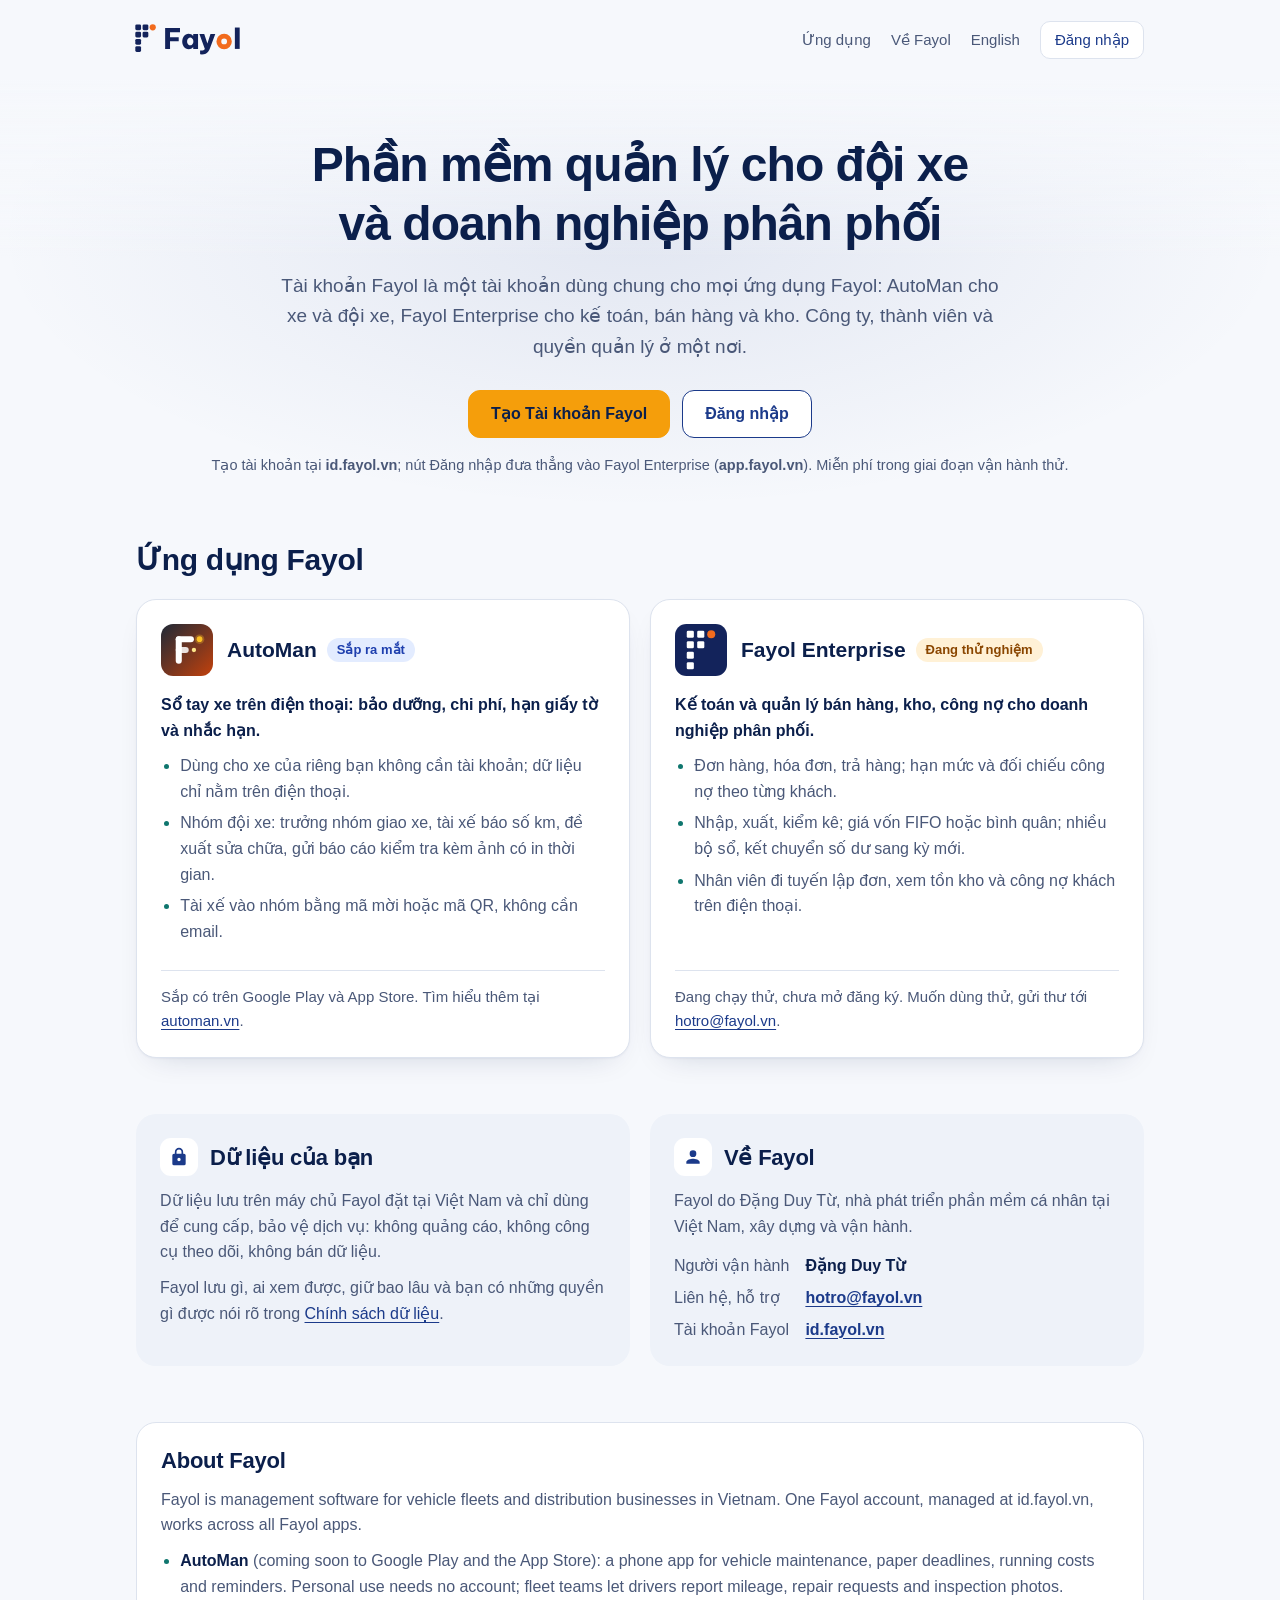
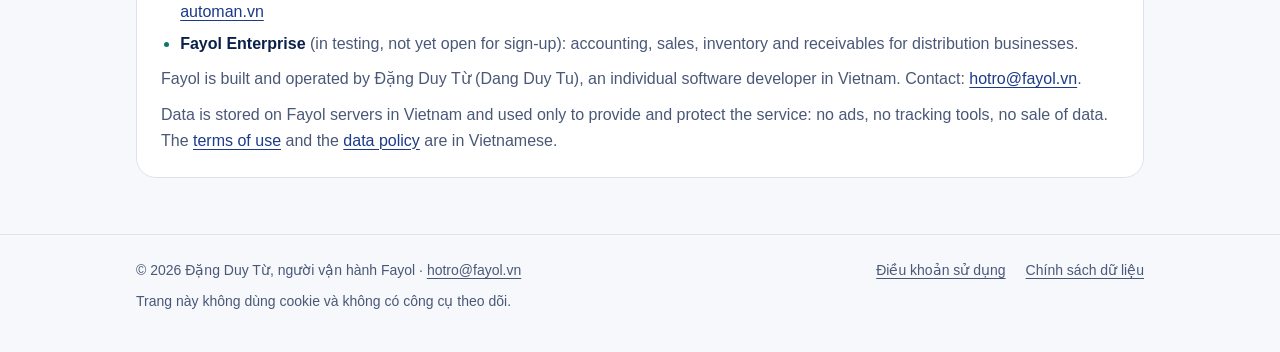
==== index.html @ 618fae36 "Website: official Fayol logo set - favicon (ico, svg, touch icon), header logo for light and dark, F" ====
<!doctype html>
<html lang="vi">
<head>
<meta charset="utf-8">
<meta name="viewport" content="width=device-width, initial-scale=1">
<meta name="color-scheme" content="light dark">
<meta name="theme-color" content="#f6f8fc" media="(prefers-color-scheme: light)">
<meta name="theme-color" content="#0a1020" media="(prefers-color-scheme: dark)">
<title>Fayol – Phần mềm quản lý cho đội xe và doanh nghiệp phân phối</title>
<meta name="description" content="Một Tài khoản Fayol cho các ứng dụng AutoMan (xe và đội xe) và Fayol Enterprise (kế toán, bán hàng, kho). Do Đặng Duy Từ xây dựng và vận hành.">
<meta name="author" content="Đặng Duy Từ">
<link rel="canonical" href="https://fayol.vn/">
<link rel="icon" href="assets/favicon.ico" sizes="32x32">
<link rel="icon" href="assets/favicon.svg" type="image/svg+xml">
<link rel="apple-touch-icon" href="assets/apple-touch-icon.png">
<meta property="og:type" content="website">
<meta property="og:site_name" content="Fayol">
<meta property="og:locale" content="vi_VN">
<meta property="og:url" content="https://fayol.vn/">
<meta property="og:title" content="Fayol – Phần mềm quản lý cho đội xe và doanh nghiệp phân phối">
<meta property="og:description" content="Một Tài khoản Fayol cho AutoMan (xe và đội xe, sắp ra mắt) và Fayol Enterprise (kế toán, bán hàng, kho, đang thử nghiệm).">
<meta property="og:image" content="https://fayol.vn/assets/og-image.png">
<meta property="og:image:width" content="1200">
<meta property="og:image:height" content="630">
<meta property="og:image:alt" content="Logo Fayol">
<meta name="twitter:card" content="summary_large_image">
<link rel="stylesheet" href="style.css">
</head>
<body>
<a class="skip" href="#noi-dung">Bỏ qua, tới nội dung chính</a>

<header class="site-header">
    <div class="wrap">
        <a class="brand" href="/">
            <picture>
                <source srcset="assets/fayol-logo-ngang-trang.svg" media="(prefers-color-scheme: dark)">
                <img src="assets/fayol-logo-ngang.svg" alt="Fayol" width="126" height="48">
            </picture>
        </a>
        <nav class="nav" aria-label="Điều hướng chính">
            <a class="nav-wide" href="#ung-dung">Ứng dụng</a>
            <a class="nav-wide" href="#ve-fayol">Về Fayol</a>
            <a href="#english" lang="en">English</a>
            <a class="nav-login" href="https://app.fayol.vn/login">Đăng nhập</a>
        </nav>
    </div>
</header>

<main id="noi-dung">
    <section class="hero" aria-labelledby="tieu-de">
        <div class="wrap">
            <h1 id="tieu-de">Phần mềm quản lý cho đội xe và doanh nghiệp phân phối</h1>
            <p class="lead">
                Tài khoản Fayol là một tài khoản dùng chung cho mọi ứng dụng Fayol: AutoMan cho xe và đội xe,
                Fayol Enterprise cho kế toán, bán hàng và kho. Công ty, thành viên và quyền quản lý ở một nơi.
            </p>
            <div class="actions">
                <a class="btn btn-primary" href="https://id.fayol.vn/Account/Register">Tạo Tài khoản Fayol</a>
                <a class="btn btn-secondary" href="https://app.fayol.vn/login">Đăng nhập</a>
            </div>
            <p class="note">Tạo tài khoản tại <strong>id.fayol.vn</strong>; nút Đăng nhập đưa thẳng vào Fayol Enterprise (<strong>app.fayol.vn</strong>). Miễn phí trong giai đoạn vận hành thử.</p>
        </div>
    </section>

    <section class="section" id="ung-dung" aria-labelledby="ung-dung-tieu-de">
        <div class="wrap">
            <h2 id="ung-dung-tieu-de">Ứng dụng Fayol</h2>
            <div class="products">
                <article class="product">
                    <div class="product-head">
                        <img src="assets/fayol-automan-icon.svg" alt="" width="52" height="52">
                        <div class="product-title">
                            <h3>AutoMan</h3>
                            <span class="chip chip-soon"><span class="sr-only">Trạng thái: </span>Sắp ra mắt</span>
                        </div>
                    </div>
                    <p class="product-lead">Sổ tay xe trên điện thoại: bảo dưỡng, chi phí, hạn giấy tờ và nhắc hạn.</p>
                    <ul>
                        <li>Dùng cho xe của riêng bạn không cần tài khoản; dữ liệu chỉ nằm trên điện thoại.</li>
                        <li>Nhóm đội xe: trưởng nhóm giao xe, tài xế báo số km, đề xuất sửa chữa, gửi báo cáo kiểm tra kèm ảnh có in thời gian.</li>
                        <li>Tài xế vào nhóm bằng mã mời hoặc mã QR, không cần email.</li>
                    </ul>
                    <p class="product-foot">Sắp có trên Google Play và App Store. Tìm hiểu thêm tại <a href="https://automan.vn/">automan.vn</a>.</p>
                </article>

                <article class="product">
                    <div class="product-head">
                        <img src="assets/favicon.svg" alt="" width="52" height="52">
                        <div class="product-title">
                            <h3>Fayol Enterprise</h3>
                            <span class="chip chip-beta"><span class="sr-only">Trạng thái: </span>Đang thử nghiệm</span>
                        </div>
                    </div>
                    <p class="product-lead">Kế toán và quản lý bán hàng, kho, công nợ cho doanh nghiệp phân phối.</p>
                    <ul>
                        <li>Đơn hàng, hóa đơn, trả hàng; hạn mức và đối chiếu công nợ theo từng khách.</li>
                        <li>Nhập, xuất, kiểm kê; giá vốn FIFO hoặc bình quân; nhiều bộ sổ, kết chuyển số dư sang kỳ mới.</li>
                        <li>Nhân viên đi tuyến lập đơn, xem tồn kho và công nợ khách trên điện thoại.</li>
                    </ul>
                    <p class="product-foot">Đang chạy thử, chưa mở đăng ký. Muốn dùng thử, gửi thư tới <a href="mailto:hotro@fayol.vn">hotro@fayol.vn</a>.</p>
                </article>
            </div>
        </div>
    </section>

    <div class="section">
        <div class="wrap split">
            <section class="panel" id="du-lieu" aria-labelledby="du-lieu-tieu-de">
                <h2 id="du-lieu-tieu-de">
                    <span class="ic" aria-hidden="true"><svg viewBox="0 0 24 24" focusable="false"><path d="M18 8h-1V6A5 5 0 0 0 7 6v2H6a2 2 0 0 0-2 2v10a2 2 0 0 0 2 2h12a2 2 0 0 0 2-2V10a2 2 0 0 0-2-2zM9 6a3 3 0 0 1 6 0v2H9V6zm3 11a2 2 0 1 1 0-4 2 2 0 0 1 0 4z"/></svg></span>
                    Dữ liệu của bạn
                </h2>
                <p>
                    Dữ liệu lưu trên máy chủ Fayol đặt tại Việt Nam và chỉ dùng để cung cấp, bảo vệ dịch vụ: không quảng cáo,
                    không công cụ theo dõi, không bán dữ liệu.
                </p>
                <p>
                    Fayol lưu gì, ai xem được, giữ bao lâu và bạn có những quyền gì được nói rõ trong
                    <a href="https://id.fayol.vn/Home/Privacy">Chính sách dữ liệu</a>.
                </p>
            </section>

            <section class="panel" id="ve-fayol" aria-labelledby="ve-fayol-tieu-de">
                <h2 id="ve-fayol-tieu-de">
                    <span class="ic" aria-hidden="true"><svg viewBox="0 0 24 24" focusable="false"><path d="M12 12a4 4 0 1 0 0-8 4 4 0 0 0 0 8zm0 2c-2.67 0-8 1.34-8 4v2h16v-2c0-2.66-5.33-4-8-4z"/></svg></span>
                    Về Fayol
                </h2>
                <p>Fayol do Đặng Duy Từ, nhà phát triển phần mềm cá nhân tại Việt Nam, xây dựng và vận hành.</p>
                <dl class="facts">
                    <dt>Người vận hành</dt>
                    <dd>Đặng Duy Từ</dd>
                    <dt>Liên hệ, hỗ trợ</dt>
                    <dd><a href="mailto:hotro@fayol.vn">hotro@fayol.vn</a></dd>
                    <dt>Tài khoản Fayol</dt>
                    <dd><a href="https://id.fayol.vn/">id.fayol.vn</a></dd>
                </dl>
            </section>
        </div>
    </div>

    <section class="section" id="english" lang="en" aria-labelledby="english-title">
        <div class="wrap">
            <div class="panel panel-en">
                <h2 id="english-title">About Fayol</h2>
                <p>
                    Fayol is management software for vehicle fleets and distribution businesses in Vietnam.
                    One Fayol account, managed at id.fayol.vn, works across all Fayol apps.
                </p>
                <ul>
                    <li><strong>AutoMan</strong> (coming soon to Google Play and the App Store): a phone app for vehicle maintenance,
                        paper deadlines, running costs and reminders. Personal use needs no account; fleet teams let drivers report
                        mileage, repair requests and inspection photos. <a href="https://automan.vn/">automan.vn</a></li>
                    <li><strong>Fayol Enterprise</strong> (in testing, not yet open for sign-up): accounting, sales, inventory and
                        receivables for distribution businesses.</li>
                </ul>
                <p>
                    Fayol is built and operated by <span lang="vi">Đặng Duy Từ</span> (Dang Duy Tu), an individual software developer
                    in Vietnam. Contact: <a href="mailto:hotro@fayol.vn">hotro@fayol.vn</a>.
                </p>
                <p>
                    Data is stored on Fayol servers in Vietnam and used only to provide and protect the service: no ads, no tracking
                    tools, no sale of data. The <a href="https://id.fayol.vn/Home/Terms">terms of use</a> and the
                    <a href="https://id.fayol.vn/Home/Privacy">data policy</a> are in Vietnamese.
                </p>
            </div>
        </div>
    </section>
</main>

<footer class="site-footer">
    <div class="wrap">
        <p>© 2026 Đặng Duy Từ, người vận hành Fayol · <a href="mailto:hotro@fayol.vn">hotro@fayol.vn</a></p>
        <nav class="footer-links" aria-label="Điều khoản và chính sách">
            <a href="https://id.fayol.vn/Home/Terms">Điều khoản sử dụng</a>
            <a href="https://id.fayol.vn/Home/Privacy">Chính sách dữ liệu</a>
        </nav>
        <p>Trang này không dùng cookie và không có công cụ theo dõi.</p>
    </div>
</footer>
</body>
</html>
---- style.css ----
/* fayol.vn - trang tĩnh, không JavaScript, không font hay script bên ngoài. Sáng / tối theo hệ điều hành. */

:root {
    color-scheme: light dark;
    --bg: #f6f8fc;
    --surface: #ffffff;
    --surface-2: #eef2f9;
    --text: #0b1f4b;
    --text-2: #4a5878;
    --border: #dde3ee;
    --primary: #1b3a8a;
    --primary-hover: #0b1f4b;
    --cta: #f59e0b;
    --cta-hover: #e08e00;
    --cta-text: #0b1f4b;
    --marker: #0f766e;
    --focus: #2563eb;
    --chip-soon-bg: #e3ecff;
    --chip-soon-text: #1e3fae;
    --chip-beta-bg: #fff1d6;
    --chip-beta-text: #8a4600;
    --glow: rgba(27, 58, 138, 0.09);
    --shadow: 0 1px 2px rgba(11, 31, 75, 0.04), 0 12px 32px -18px rgba(11, 31, 75, 0.22);
}

/* Nền tối = đúng màu nền của logo bản tối (#0a1020), để logo liền với trang. */
@media (prefers-color-scheme: dark) {
    :root {
        --bg: #0a1020;
        --surface: #111a2e;
        --surface-2: #16213a;
        --text: #e8edf7;
        --text-2: #a9b4cc;
        --border: #26324d;
        --primary: #9dbbff;
        --primary-hover: #c5d6ff;
        --cta: #f59e0b;
        --cta-hover: #fbb13c;
        --cta-text: #0b1f4b;
        --marker: #2dd4bf;
        --focus: #9dbbff;
        --chip-soon-bg: #1b2c55;
        --chip-soon-text: #bcd0ff;
        --chip-beta-bg: #3b2a0a;
        --chip-beta-text: #fcd38d;
        --glow: rgba(45, 212, 191, 0.07);
        --shadow: none;
    }
}

*,
*::before,
*::after { box-sizing: border-box; }

html {
    -webkit-text-size-adjust: 100%;
    text-size-adjust: 100%;
}

@media (prefers-reduced-motion: no-preference) {
    html { scroll-behavior: smooth; }
}

body {
    margin: 0;
    background: var(--bg);
    color: var(--text);
    font-family: -apple-system, BlinkMacSystemFont, "Segoe UI", Roboto, "Helvetica Neue", Arial, "Noto Sans", "Liberation Sans", sans-serif;
    font-size: 16px;
    line-height: 1.6;
    overflow-wrap: break-word;
}

img { display: block; max-width: 100%; height: auto; }

a {
    color: var(--primary);
    text-decoration-thickness: 1px;
    text-underline-offset: 3px;
}
a:hover { color: var(--primary-hover); }
a:focus-visible {
    outline: 3px solid var(--focus);
    outline-offset: 3px;
    border-radius: 6px;
}

h1, h2, h3 { color: var(--text); }

.sr-only {
    position: absolute;
    width: 1px;
    height: 1px;
    margin: -1px;
    padding: 0;
    overflow: hidden;
    clip: rect(0, 0, 0, 0);
    white-space: nowrap;
    border: 0;
}

.skip {
    position: absolute;
    left: 16px;
    top: -100px;
    z-index: 10;
    padding: 10px 16px;
    border-radius: 10px;
    background: var(--surface);
    color: var(--primary);
    font-weight: 600;
    box-shadow: var(--shadow);
}
.skip:focus { top: 12px; }

.wrap {
    width: 100%;
    max-width: 1040px;
    margin: 0 auto;
    padding-inline: 16px;
}

/* Thanh trên */
.site-header .wrap {
    display: flex;
    align-items: center;
    justify-content: space-between;
    gap: 16px;
    padding-block: 16px;
}
/* Logo ngang có lề trong bằng 1/8 chiều cao: kéo sang trái đúng phần đó để biểu tượng thẳng mép nội dung. */
.brand { display: inline-flex; flex: none; --logo-h: 48px; }
.brand img { height: var(--logo-h); width: auto; margin-left: calc(var(--logo-h) * -0.162); }
.nav {
    display: flex;
    flex-wrap: wrap;
    align-items: center;
    justify-content: flex-end;
    gap: 4px 20px;
    font-size: 15px;
    font-weight: 500;
}
.nav a {
    color: var(--text-2);
    text-decoration: none;
    padding: 6px 0;
}
.nav a:hover { color: var(--text); }
.nav .nav-login {
    color: var(--primary);
    border: 1px solid var(--border);
    border-radius: 10px;
    padding: 6px 14px;
    background: var(--surface);
}
.nav .nav-login:hover { color: var(--primary-hover); border-color: var(--primary); }

/* Phần đầu */
/* Lớp trên cùng phủ màu nền ở mép trên: vầng sáng không tạo vạch ngang dưới thanh trên (và không lộ khung nền của logo tối). */
.hero {
    background:
        linear-gradient(to bottom, var(--bg), transparent 40%),
        radial-gradient(70% 85% at 50% 35%, var(--glow), transparent 72%);
    text-align: center;
    padding: 56px 0 48px;
}
.hero h1 {
    font-size: clamp(30px, 4.2vw + 12px, 48px);
    line-height: 1.22;
    letter-spacing: -0.02em;
    max-width: 17em;
    margin: 0 auto 18px;
    text-wrap: balance;
}
.lead {
    font-size: clamp(17px, 0.5vw + 15px, 19px);
    color: var(--text-2);
    max-width: 38em;
    margin: 0 auto 28px;
    text-wrap: pretty;
}
.actions {
    display: flex;
    flex-wrap: wrap;
    justify-content: center;
    gap: 12px;
}
.btn {
    display: inline-flex;
    align-items: center;
    justify-content: center;
    min-height: 48px;
    padding: 0 22px;
    border: 1px solid transparent;
    border-radius: 12px;
    font-size: 16px;
    font-weight: 600;
    line-height: 1.3;
    text-decoration: none;
}
.btn:focus-visible { border-radius: 12px; }
.btn-primary { background: var(--cta); border-color: var(--cta); color: var(--cta-text); }
.btn-primary:hover { background: var(--cta-hover); border-color: var(--cta-hover); color: var(--cta-text); }
.btn-secondary { background: var(--surface); border-color: var(--primary); color: var(--primary); }
.btn-secondary:hover { background: var(--surface-2); color: var(--primary-hover); }
.note {
    font-size: 14.5px;
    color: var(--text-2);
    margin: 16px auto 0;
}

/* Các phần */
.section { padding: 16px 0 40px; }
.section h2 {
    font-size: clamp(24px, 1.2vw + 19px, 30px);
    line-height: 1.25;
    letter-spacing: -0.01em;
    margin: 0 0 20px;
}

.products {
    display: grid;
    grid-template-columns: repeat(2, minmax(0, 1fr));
    gap: 20px;
}
.product {
    display: flex;
    flex-direction: column;
    background: var(--surface);
    border: 1px solid var(--border);
    border-radius: 20px;
    padding: 24px;
    box-shadow: var(--shadow);
}
.product-head {
    display: flex;
    align-items: center;
    gap: 14px;
    margin-bottom: 16px;
}
.product-head img { width: 52px; height: 52px; flex: none; }
.product-title {
    display: flex;
    flex-wrap: wrap;
    align-items: center;
    gap: 4px 10px;
}
.product h3 {
    font-size: 21px;
    line-height: 1.3;
    margin: 0;
}
.chip {
    display: inline-flex;
    align-items: center;
    padding: 2px 10px;
    border-radius: 999px;
    font-size: 13px;
    font-weight: 600;
    line-height: 1.6;
    white-space: nowrap;
}
.chip-soon { background: var(--chip-soon-bg); color: var(--chip-soon-text); }
.chip-beta { background: var(--chip-beta-bg); color: var(--chip-beta-text); }
.product-lead { font-weight: 600; margin: 0 0 10px; }
.product ul {
    color: var(--text-2);
    margin: 0 0 20px;
    padding-left: 1.2em;
}
.product li { margin-bottom: 6px; }
.product li::marker { color: var(--marker); }
.product-foot {
    margin: auto 0 0;
    padding-top: 14px;
    border-top: 1px solid var(--border);
    color: var(--text-2);
    font-size: 15px;
}

.split {
    display: grid;
    grid-template-columns: repeat(2, minmax(0, 1fr));
    gap: 20px;
}
.panel {
    background: var(--surface-2);
    border-radius: 20px;
    padding: 24px;
}
.panel h2 {
    display: flex;
    align-items: center;
    gap: 12px;
    font-size: 22px;
    margin: 0 0 12px;
}
.ic {
    display: grid;
    place-items: center;
    flex: none;
    width: 38px;
    height: 38px;
    border-radius: 11px;
    background: var(--surface);
    color: var(--primary);
}
.ic svg { width: 20px; height: 20px; fill: currentColor; }
.panel p { color: var(--text-2); margin: 0 0 10px; }
.panel p:last-child { margin-bottom: 0; }
.facts {
    display: grid;
    grid-template-columns: auto 1fr;
    gap: 6px 16px;
    margin: 14px 0 0;
}
.facts dt { color: var(--text-2); }
.facts dd { margin: 0; font-weight: 600; }

.panel-en {
    background: var(--surface);
    border: 1px solid var(--border);
}
.panel-en ul {
    color: var(--text-2);
    margin: 0 0 10px;
    padding-left: 1.2em;
}
.panel-en li { margin-bottom: 6px; }
.panel-en li::marker { color: var(--marker); }
.panel-en strong { color: var(--text); }

/* Chân trang */
.site-footer {
    border-top: 1px solid var(--border);
    margin-top: 16px;
    padding: 24px 0 40px;
    color: var(--text-2);
    font-size: 14px;
}
.site-footer .wrap {
    display: flex;
    flex-wrap: wrap;
    justify-content: space-between;
    gap: 8px 24px;
}
.site-footer p { margin: 0; }
.site-footer a { color: var(--text-2); }
.site-footer a:hover { color: var(--text); }
.footer-links {
    display: flex;
    flex-wrap: wrap;
    gap: 4px 20px;
}

/* Trang 404 */
.notfound {
    max-width: 560px;
    margin: 0 auto;
    padding: 56px 16px;
    text-align: center;
}
.notfound .brand { margin-bottom: 32px; }
.notfound .brand img { margin-left: 0; }
.notfound h1 {
    font-size: 30px;
    line-height: 1.25;
    margin: 0 0 12px;
    text-wrap: balance;
}
.notfound p { color: var(--text-2); margin: 0 0 20px; }

@media (max-width: 760px) {
    .products,
    .split { grid-template-columns: 1fr; }
}

@media (max-width: 560px) {
    .site-header .wrap { padding-block: 12px; gap: 12px; }
    .brand { --logo-h: 38px; }
    .nav { gap: 4px 14px; }
    .nav .nav-wide { display: none; }
    .hero { padding: 32px 0 36px; }
    .actions {
        flex-direction: column;
        align-items: stretch;
        max-width: 360px;
        margin: 0 auto;
    }
    .product,
    .panel { padding: 20px; }
}

@media (max-width: 400px) {
    .facts { grid-template-columns: 1fr; gap: 0; }
    .facts dd { margin-bottom: 8px; }
}
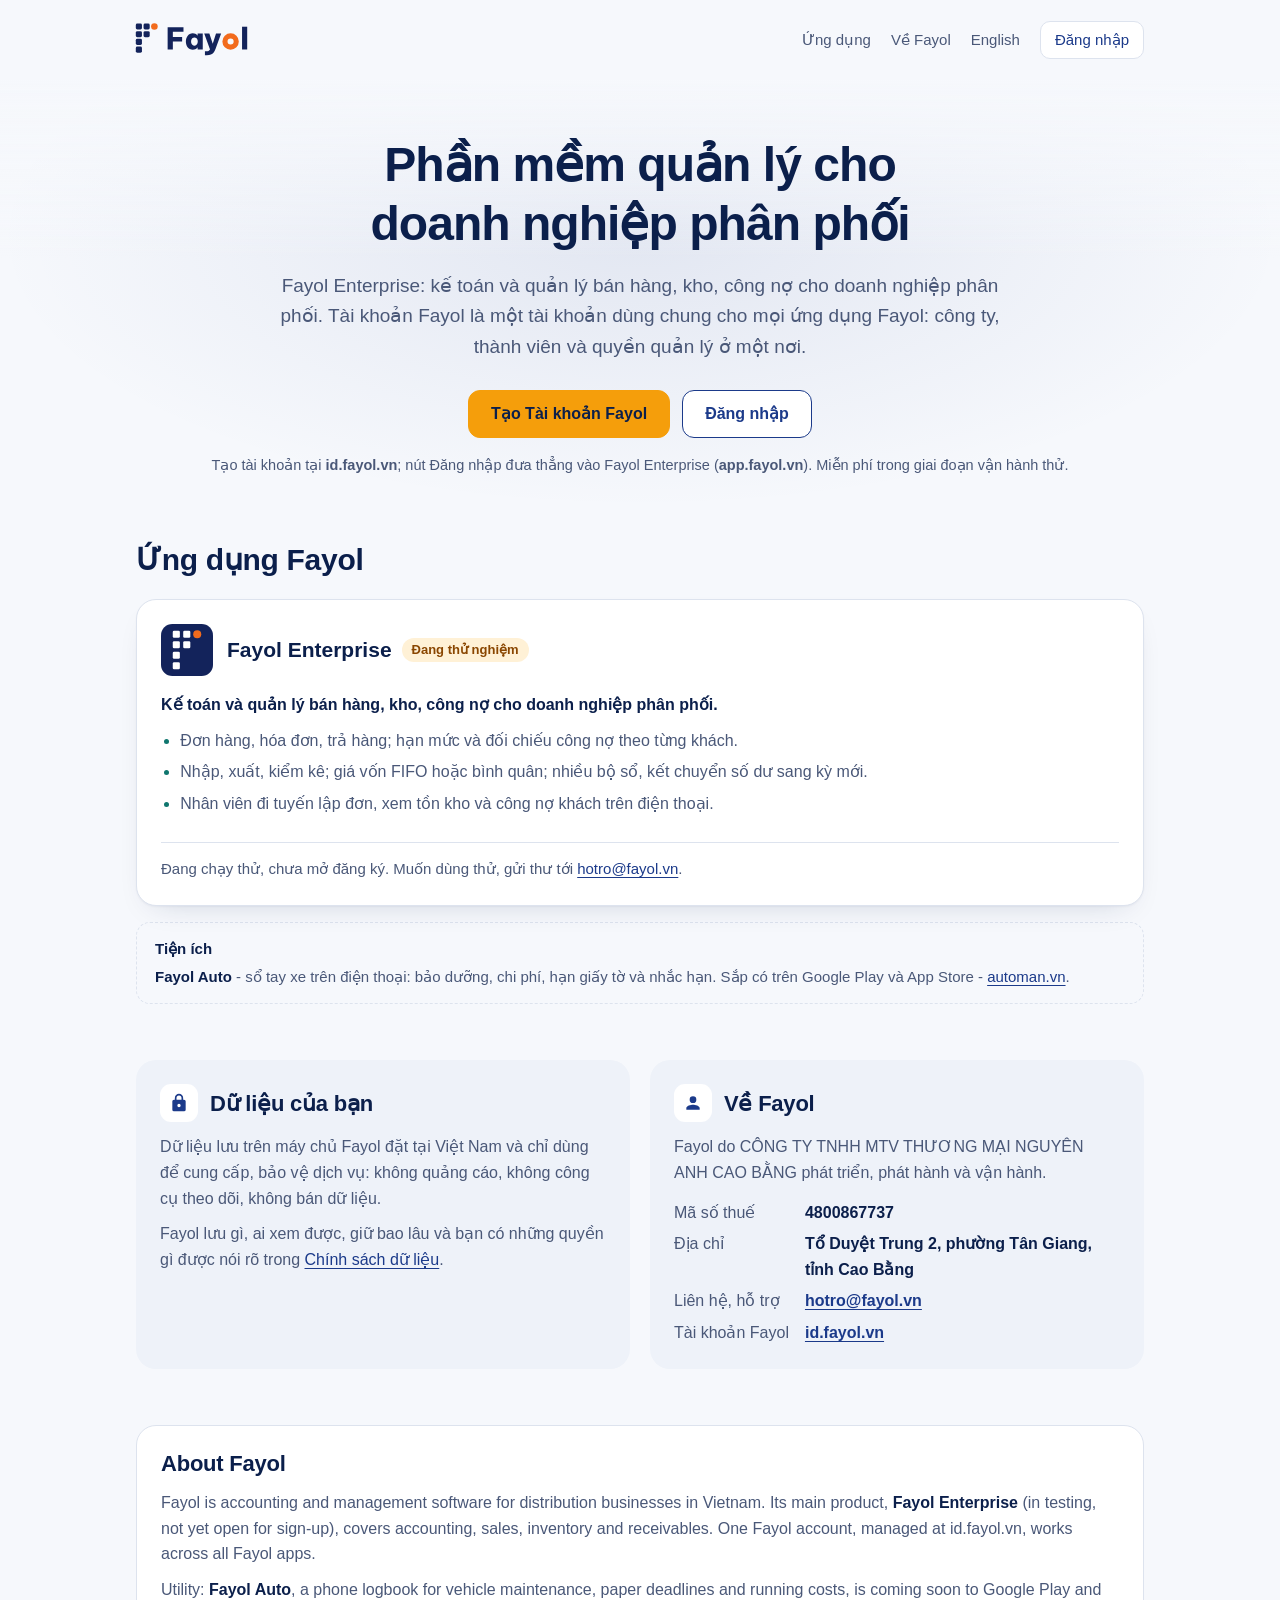
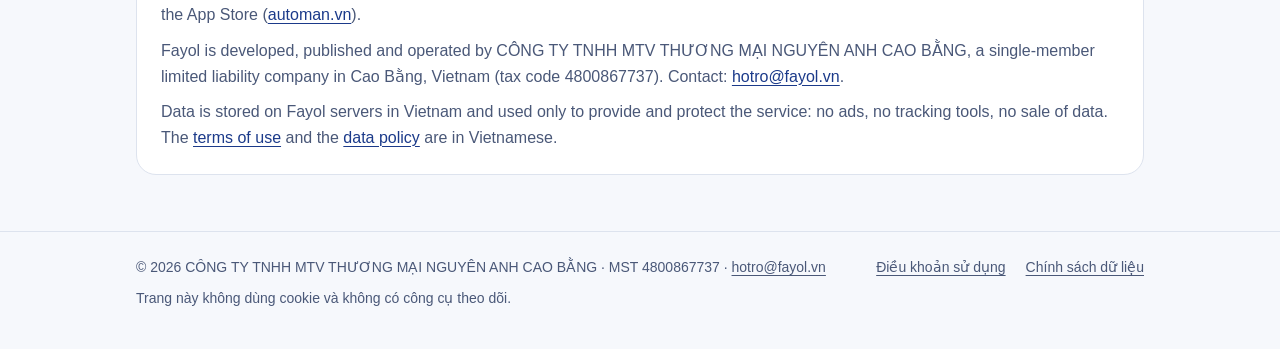
==== commit ae564c03: "Website: Fayol Enterprise is the main product, Fayol Auto moves to a small "Tiện ích" section; Fayol" ====
--- a/index.html
+++ b/index.html
@@ -6,9 +6,9 @@
 <meta name="color-scheme" content="light dark">
 <meta name="theme-color" content="#f6f8fc" media="(prefers-color-scheme: light)">
 <meta name="theme-color" content="#0a1020" media="(prefers-color-scheme: dark)">
-<title>Fayol – Phần mềm quản lý cho đội xe và doanh nghiệp phân phối</title>
-<meta name="description" content="Một Tài khoản Fayol cho các ứng dụng AutoMan (xe và đội xe) và Fayol Enterprise (kế toán, bán hàng, kho). Do Đặng Duy Từ xây dựng và vận hành.">
-<meta name="author" content="Đặng Duy Từ">
+<title>Fayol – Phần mềm quản lý cho doanh nghiệp phân phối</title>
+<meta name="description" content="Fayol Enterprise: kế toán, bán hàng, kho và công nợ cho doanh nghiệp phân phối. Một Tài khoản Fayol cho mọi ứng dụng Fayol. Do CÔNG TY TNHH MTV THƯƠNG MẠI NGUYÊN ANH CAO BẰNG phát triển và vận hành.">
+<meta name="author" content="CÔNG TY TNHH MTV THƯƠNG MẠI NGUYÊN ANH CAO BẰNG">
 <link rel="canonical" href="https://fayol.vn/">
 <link rel="icon" href="assets/favicon.ico" sizes="32x32">
 <link rel="icon" href="assets/favicon.svg" type="image/svg+xml">
@@ -17,8 +17,8 @@
 <meta property="og:site_name" content="Fayol">
 <meta property="og:locale" content="vi_VN">
 <meta property="og:url" content="https://fayol.vn/">
-<meta property="og:title" content="Fayol – Phần mềm quản lý cho đội xe và doanh nghiệp phân phối">
-<meta property="og:description" content="Một Tài khoản Fayol cho AutoMan (xe và đội xe, sắp ra mắt) và Fayol Enterprise (kế toán, bán hàng, kho, đang thử nghiệm).">
+<meta property="og:title" content="Fayol – Phần mềm quản lý cho doanh nghiệp phân phối">
+<meta property="og:description" content="Fayol Enterprise: kế toán, bán hàng, kho và công nợ cho doanh nghiệp phân phối (đang thử nghiệm). Một Tài khoản Fayol cho mọi ứng dụng Fayol.">
 <meta property="og:image" content="https://fayol.vn/assets/og-image.png">
 <meta property="og:image:width" content="1200">
 <meta property="og:image:height" content="630">
@@ -49,10 +49,10 @@
 <main id="noi-dung">
     <section class="hero" aria-labelledby="tieu-de">
         <div class="wrap">
-            <h1 id="tieu-de">Phần mềm quản lý cho đội xe và doanh nghiệp phân phối</h1>
+            <h1 id="tieu-de">Phần mềm quản lý cho doanh nghiệp phân phối</h1>
             <p class="lead">
-                Tài khoản Fayol là một tài khoản dùng chung cho mọi ứng dụng Fayol: AutoMan cho xe và đội xe,
-                Fayol Enterprise cho kế toán, bán hàng và kho. Công ty, thành viên và quyền quản lý ở một nơi.
+                Fayol Enterprise: kế toán và quản lý bán hàng, kho, công nợ cho doanh nghiệp phân phối. Tài khoản Fayol là một tài khoản
+                dùng chung cho mọi ứng dụng Fayol: công ty, thành viên và quyền quản lý ở một nơi.
             </p>
             <div class="actions">
                 <a class="btn btn-primary" href="https://id.fayol.vn/Account/Register">Tạo Tài khoản Fayol</a>
@@ -65,24 +65,7 @@
     <section class="section" id="ung-dung" aria-labelledby="ung-dung-tieu-de">
         <div class="wrap">
             <h2 id="ung-dung-tieu-de">Ứng dụng Fayol</h2>
-            <div class="products">
-                <article class="product">
-                    <div class="product-head">
-                        <img src="assets/fayol-automan-icon.svg" alt="" width="52" height="52">
-                        <div class="product-title">
-                            <h3>AutoMan</h3>
-                            <span class="chip chip-soon"><span class="sr-only">Trạng thái: </span>Sắp ra mắt</span>
-                        </div>
-                    </div>
-                    <p class="product-lead">Sổ tay xe trên điện thoại: bảo dưỡng, chi phí, hạn giấy tờ và nhắc hạn.</p>
-                    <ul>
-                        <li>Dùng cho xe của riêng bạn không cần tài khoản; dữ liệu chỉ nằm trên điện thoại.</li>
-                        <li>Nhóm đội xe: trưởng nhóm giao xe, tài xế báo số km, đề xuất sửa chữa, gửi báo cáo kiểm tra kèm ảnh có in thời gian.</li>
-                        <li>Tài xế vào nhóm bằng mã mời hoặc mã QR, không cần email.</li>
-                    </ul>
-                    <p class="product-foot">Sắp có trên Google Play và App Store. Tìm hiểu thêm tại <a href="https://automan.vn/">automan.vn</a>.</p>
-                </article>
-
+            <div class="products products-one">
                 <article class="product">
                     <div class="product-head">
                         <img src="assets/favicon.svg" alt="" width="52" height="52">
@@ -100,6 +83,11 @@
                     <p class="product-foot">Đang chạy thử, chưa mở đăng ký. Muốn dùng thử, gửi thư tới <a href="mailto:hotro@fayol.vn">hotro@fayol.vn</a>.</p>
                 </article>
             </div>
+
+            <section class="utility" aria-labelledby="tien-ich-tieu-de">
+                <h3 id="tien-ich-tieu-de">Tiện ích</h3>
+                <p><strong>Fayol Auto</strong> - sổ tay xe trên điện thoại: bảo dưỡng, chi phí, hạn giấy tờ và nhắc hạn. Sắp có trên Google Play và App Store - <a href="https://automan.vn/">automan.vn</a>.</p>
+            </section>
         </div>
     </section>
 
@@ -125,10 +113,12 @@
                     <span class="ic" aria-hidden="true"><svg viewBox="0 0 24 24" focusable="false"><path d="M12 12a4 4 0 1 0 0-8 4 4 0 0 0 0 8zm0 2c-2.67 0-8 1.34-8 4v2h16v-2c0-2.66-5.33-4-8-4z"/></svg></span>
                     Về Fayol
                 </h2>
-                <p>Fayol do Đặng Duy Từ, nhà phát triển phần mềm cá nhân tại Việt Nam, xây dựng và vận hành.</p>
+                <p>Fayol do CÔNG TY TNHH MTV THƯƠNG MẠI NGUYÊN ANH CAO BẰNG phát triển, phát hành và vận hành.</p>
                 <dl class="facts">
-                    <dt>Người vận hành</dt>
-                    <dd>Đặng Duy Từ</dd>
+                    <dt>Mã số thuế</dt>
+                    <dd>4800867737</dd>
+                    <dt>Địa chỉ</dt>
+                    <dd>Tổ Duyệt Trung 2, phường Tân Giang, tỉnh Cao Bằng</dd>
                     <dt>Liên hệ, hỗ trợ</dt>
                     <dd><a href="mailto:hotro@fayol.vn">hotro@fayol.vn</a></dd>
                     <dt>Tài khoản Fayol</dt>
@@ -143,19 +133,18 @@
             <div class="panel panel-en">
                 <h2 id="english-title">About Fayol</h2>
                 <p>
-                    Fayol is management software for vehicle fleets and distribution businesses in Vietnam.
-                    One Fayol account, managed at id.fayol.vn, works across all Fayol apps.
+                    Fayol is accounting and management software for distribution businesses in Vietnam. Its main product,
+                    <strong>Fayol Enterprise</strong> (in testing, not yet open for sign-up), covers accounting, sales, inventory and
+                    receivables. One Fayol account, managed at id.fayol.vn, works across all Fayol apps.
                 </p>
-                <ul>
-                    <li><strong>AutoMan</strong> (coming soon to Google Play and the App Store): a phone app for vehicle maintenance,
-                        paper deadlines, running costs and reminders. Personal use needs no account; fleet teams let drivers report
-                        mileage, repair requests and inspection photos. <a href="https://automan.vn/">automan.vn</a></li>
-                    <li><strong>Fayol Enterprise</strong> (in testing, not yet open for sign-up): accounting, sales, inventory and
-                        receivables for distribution businesses.</li>
-                </ul>
                 <p>
-                    Fayol is built and operated by <span lang="vi">Đặng Duy Từ</span> (Dang Duy Tu), an individual software developer
-                    in Vietnam. Contact: <a href="mailto:hotro@fayol.vn">hotro@fayol.vn</a>.
+                    Utility: <strong>Fayol Auto</strong>, a phone logbook for vehicle maintenance, paper deadlines and running costs,
+                    is coming soon to Google Play and the App Store (<a href="https://automan.vn/">automan.vn</a>).
+                </p>
+                <p>
+                    Fayol is developed, published and operated by <span lang="vi">CÔNG TY TNHH MTV THƯƠNG MẠI NGUYÊN ANH CAO BẰNG</span>,
+                    a single-member limited liability company in Cao Bằng, Vietnam (tax code 4800867737).
+                    Contact: <a href="mailto:hotro@fayol.vn">hotro@fayol.vn</a>.
                 </p>
                 <p>
                     Data is stored on Fayol servers in Vietnam and used only to provide and protect the service: no ads, no tracking
@@ -169,7 +158,7 @@
 
 <footer class="site-footer">
     <div class="wrap">
-        <p>© 2026 Đặng Duy Từ, người vận hành Fayol · <a href="mailto:hotro@fayol.vn">hotro@fayol.vn</a></p>
+        <p>© 2026 CÔNG TY TNHH MTV THƯƠNG MẠI NGUYÊN ANH CAO BẰNG · MST 4800867737 · <a href="mailto:hotro@fayol.vn">hotro@fayol.vn</a></p>
         <nav class="footer-links" aria-label="Điều khoản và chính sách">
             <a href="https://id.fayol.vn/Home/Terms">Điều khoản sử dụng</a>
             <a href="https://id.fayol.vn/Home/Privacy">Chính sách dữ liệu</a>
--- a/style.css
+++ b/style.css
@@ -128,9 +128,10 @@
     gap: 16px;
     padding-block: 16px;
 }
-/* Logo ngang có lề trong bằng 1/8 chiều cao: kéo sang trái đúng phần đó để biểu tượng thẳng mép nội dung. */
+/* Logo ngang có lề trong bằng 0.162 chiều cao (35 / 216.44): kéo sang trái đúng phần đó để biểu tượng thẳng mép nội dung.
+   max-width: none - lề âm làm khung bọc hẹp hơn ảnh, luật img chung (max-width: 100%) sẽ thu logo nhỏ lại. */
 .brand { display: inline-flex; flex: none; --logo-h: 48px; }
-.brand img { height: var(--logo-h); width: auto; margin-left: calc(var(--logo-h) * -0.162); }
+.brand img { height: var(--logo-h); width: auto; max-width: none; margin-left: calc(var(--logo-h) * -0.162); }
 .nav {
     display: flex;
     flex-wrap: wrap;
@@ -277,6 +278,24 @@
     color: var(--text-2);
     font-size: 15px;
 }
+
+/* Một sản phẩm chính (Fayol Enterprise) - thẻ rộng hết hàng, thẳng mép hai khung bên dưới; Fayol Auto chỉ là một dòng ở mục nhỏ "Tiện ích" -
+   không thẻ ngang hàng. */
+.products-one { grid-template-columns: minmax(0, 1fr); }
+.utility {
+    margin-top: 16px;
+    padding: 14px 18px;
+    border: 1px dashed var(--border);
+    border-radius: 14px;
+    color: var(--text-2);
+    font-size: 15px;
+}
+.utility h3 {
+    margin: 0 0 4px;
+    font-size: 15px;
+}
+.utility p { margin: 0; }
+.utility strong { color: var(--text); }
 
 .split {
     display: grid;
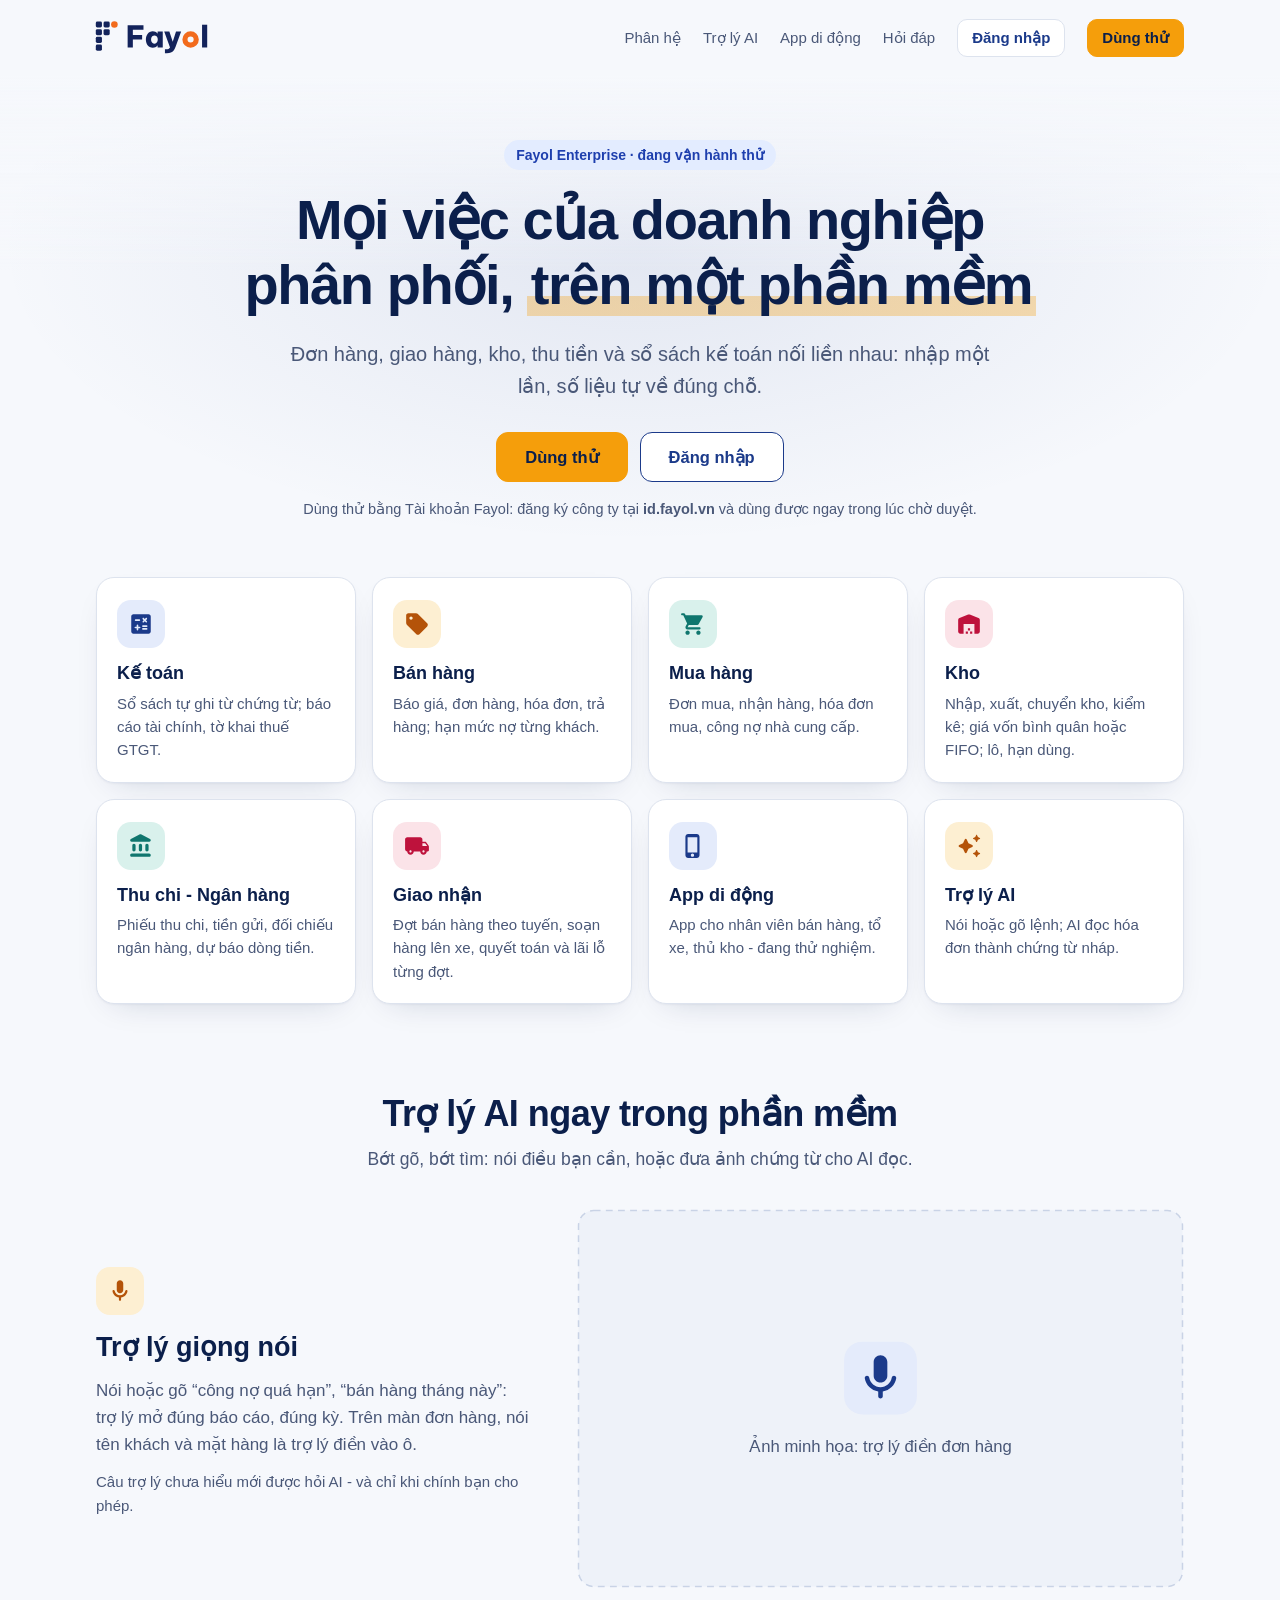
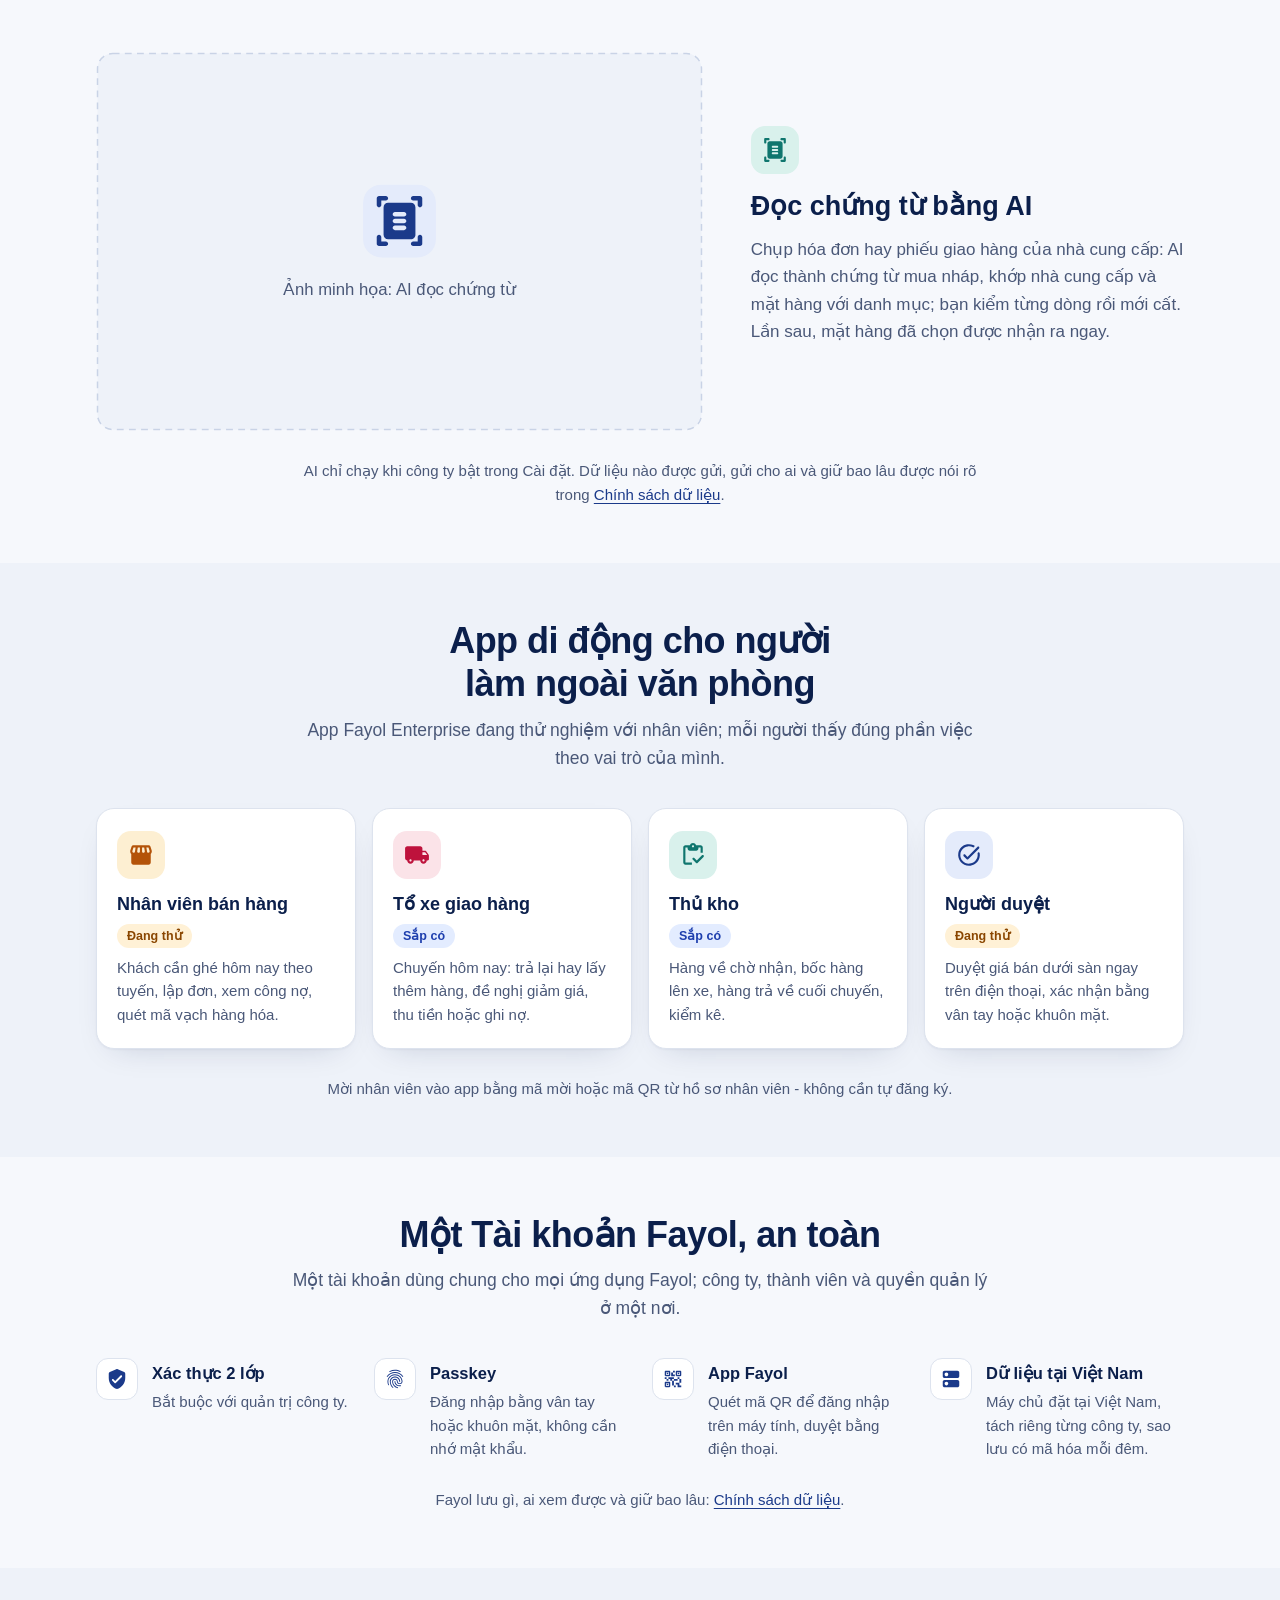
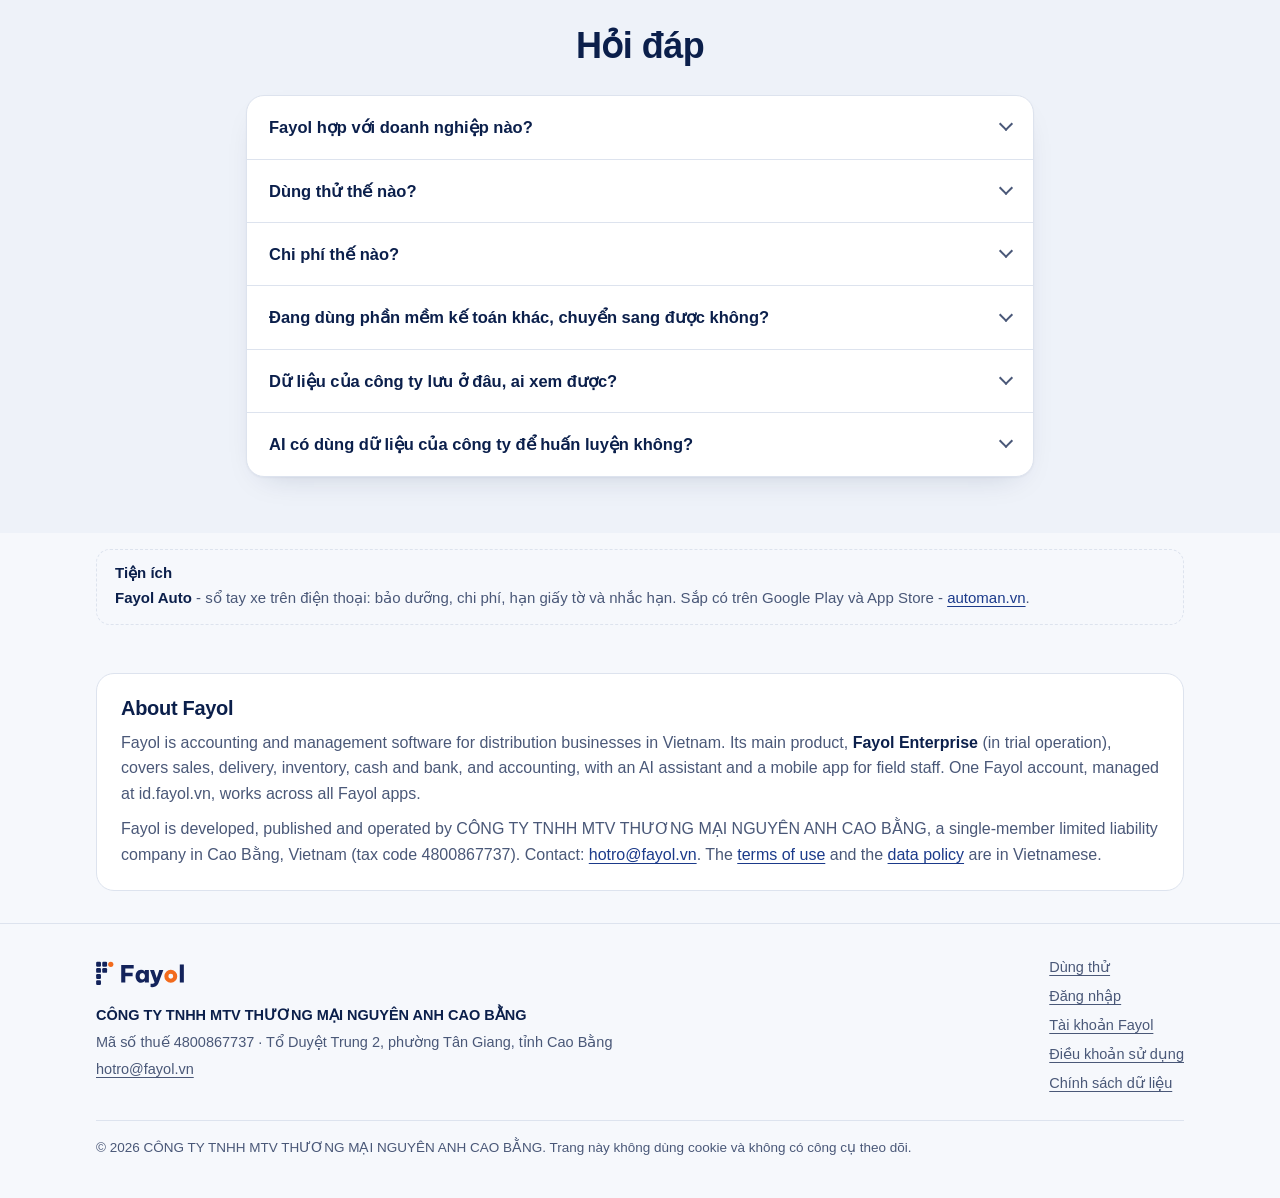
==== commit 77df7cb9: "Website: new home page for Fayol Enterprise - one strong line for distribution businesses, a grid of" ====
--- a/index.html
+++ b/index.html
@@ -7,7 +7,7 @@
 <meta name="theme-color" content="#f6f8fc" media="(prefers-color-scheme: light)">
 <meta name="theme-color" content="#0a1020" media="(prefers-color-scheme: dark)">
 <title>Fayol – Phần mềm quản lý cho doanh nghiệp phân phối</title>
-<meta name="description" content="Fayol Enterprise: kế toán, bán hàng, kho và công nợ cho doanh nghiệp phân phối. Một Tài khoản Fayol cho mọi ứng dụng Fayol. Do CÔNG TY TNHH MTV THƯƠNG MẠI NGUYÊN ANH CAO BẰNG phát triển và vận hành.">
+<meta name="description" content="Fayol Enterprise: bán hàng, giao hàng, kho, thu chi và kế toán cho doanh nghiệp phân phối trên một phần mềm, có trợ lý AI và app di động. Do CÔNG TY TNHH MTV THƯƠNG MẠI NGUYÊN ANH CAO BẰNG phát triển và vận hành.">
 <meta name="author" content="CÔNG TY TNHH MTV THƯƠNG MẠI NGUYÊN ANH CAO BẰNG">
 <link rel="canonical" href="https://fayol.vn/">
 <link rel="icon" href="assets/favicon.ico" sizes="32x32">
@@ -18,7 +18,7 @@
 <meta property="og:locale" content="vi_VN">
 <meta property="og:url" content="https://fayol.vn/">
 <meta property="og:title" content="Fayol – Phần mềm quản lý cho doanh nghiệp phân phối">
-<meta property="og:description" content="Fayol Enterprise: kế toán, bán hàng, kho và công nợ cho doanh nghiệp phân phối (đang thử nghiệm). Một Tài khoản Fayol cho mọi ứng dụng Fayol.">
+<meta property="og:description" content="Bán hàng, giao hàng, kho, thu chi và kế toán cho doanh nghiệp phân phối trên một phần mềm - có trợ lý AI và app di động.">
 <meta property="og:image" content="https://fayol.vn/assets/og-image.png">
 <meta property="og:image:width" content="1200">
 <meta property="og:image:height" content="630">
@@ -38,132 +38,226 @@
             </picture>
         </a>
         <nav class="nav" aria-label="Điều hướng chính">
-            <a class="nav-wide" href="#ung-dung">Ứng dụng</a>
-            <a class="nav-wide" href="#ve-fayol">Về Fayol</a>
-            <a href="#english" lang="en">English</a>
+            <a class="nav-wide" href="#phan-he">Phân hệ</a>
+            <a class="nav-wide" href="#tro-ly-ai">Trợ lý AI</a>
+            <a class="nav-wide" href="#app-di-dong">App di động</a>
+            <a class="nav-wide" href="#hoi-dap">Hỏi đáp</a>
             <a class="nav-login" href="https://app.fayol.vn/login">Đăng nhập</a>
+            <a class="nav-try" href="https://id.fayol.vn/Start/enterprise">Dùng thử</a>
         </nav>
     </div>
 </header>
 
 <main id="noi-dung">
+    <!-- (1) Một câu mạnh, nói thẳng tới doanh nghiệp phân phối (D-531) -->
     <section class="hero" aria-labelledby="tieu-de">
         <div class="wrap">
-            <h1 id="tieu-de">Phần mềm quản lý cho doanh nghiệp phân phối</h1>
+            <p class="eyebrow">Fayol Enterprise · đang vận hành thử</p>
+            <h1 id="tieu-de">Mọi việc của doanh nghiệp phân phối, <span class="mark">trên một phần mềm</span></h1>
             <p class="lead">
-                Fayol Enterprise: kế toán và quản lý bán hàng, kho, công nợ cho doanh nghiệp phân phối. Tài khoản Fayol là một tài khoản
-                dùng chung cho mọi ứng dụng Fayol: công ty, thành viên và quyền quản lý ở một nơi.
+                Đơn hàng, giao hàng, kho, thu tiền và sổ sách kế toán nối liền nhau: nhập một lần, số liệu tự về đúng chỗ.
             </p>
             <div class="actions">
-                <a class="btn btn-primary" href="https://id.fayol.vn/Account/Register">Tạo Tài khoản Fayol</a>
+                <a class="btn btn-primary" href="https://id.fayol.vn/Start/enterprise">Dùng thử</a>
                 <a class="btn btn-secondary" href="https://app.fayol.vn/login">Đăng nhập</a>
             </div>
-            <p class="note">Tạo tài khoản tại <strong>id.fayol.vn</strong>; nút Đăng nhập đưa thẳng vào Fayol Enterprise (<strong>app.fayol.vn</strong>). Miễn phí trong giai đoạn vận hành thử.</p>
-        </div>
-    </section>
-
-    <section class="section" id="ung-dung" aria-labelledby="ung-dung-tieu-de">
-        <div class="wrap">
-            <h2 id="ung-dung-tieu-de">Ứng dụng Fayol</h2>
-            <div class="products products-one">
-                <article class="product">
-                    <div class="product-head">
-                        <img src="assets/favicon.svg" alt="" width="52" height="52">
-                        <div class="product-title">
-                            <h3>Fayol Enterprise</h3>
-                            <span class="chip chip-beta"><span class="sr-only">Trạng thái: </span>Đang thử nghiệm</span>
-                        </div>
-                    </div>
-                    <p class="product-lead">Kế toán và quản lý bán hàng, kho, công nợ cho doanh nghiệp phân phối.</p>
-                    <ul>
-                        <li>Đơn hàng, hóa đơn, trả hàng; hạn mức và đối chiếu công nợ theo từng khách.</li>
-                        <li>Nhập, xuất, kiểm kê; giá vốn FIFO hoặc bình quân; nhiều bộ sổ, kết chuyển số dư sang kỳ mới.</li>
-                        <li>Nhân viên đi tuyến lập đơn, xem tồn kho và công nợ khách trên điện thoại.</li>
-                    </ul>
-                    <p class="product-foot">Đang chạy thử, chưa mở đăng ký. Muốn dùng thử, gửi thư tới <a href="mailto:hotro@fayol.vn">hotro@fayol.vn</a>.</p>
-                </article>
-            </div>
-
-            <section class="utility" aria-labelledby="tien-ich-tieu-de">
-                <h3 id="tien-ich-tieu-de">Tiện ích</h3>
+            <p class="note">Dùng thử bằng Tài khoản Fayol: đăng ký công ty tại <strong>id.fayol.vn</strong> và dùng được ngay trong lúc chờ duyệt.</p>
+        </div>
+    </section>
+
+    <!-- (2) Lưới phân hệ - tên theo cách gọi của doanh nghiệp Việt -->
+    <section class="section section-tight" id="phan-he" aria-labelledby="phan-he-tieu-de">
+        <div class="wrap">
+            <h2 id="phan-he-tieu-de" class="sr-only">Phân hệ</h2>
+            <ul class="tiles" role="list">
+                <li class="tile hue-1"><span class="tile-ic" aria-hidden="true"><svg viewBox="0 0 24 24" focusable="false"><g><path d="M19,3H5C3.9,3,3,3.9,3,5v14c0,1.1,0.9,2,2,2h14c1.1,0,2-0.9,2-2V5C21,3.9,20.1,3,19,3z M13.56,6.53L13.56,6.53 c0.29-0.29,0.77-0.29,1.06,0l0.88,0.88l0.88-0.88c0.29-0.29,0.77-0.29,1.06,0l0,0c0.29,0.29,0.29,0.77,0,1.06l-0.88,0.88l0.88,0.88 c0.29,0.29,0.29,0.77,0,1.06v0c-0.29,0.29-0.77,0.29-1.06,0L15.5,9.54l-0.88,0.88c-0.29,0.29-0.77,0.29-1.06,0l0,0 c-0.29-0.29-0.29-0.77,0-1.06l0.88-0.88l-0.88-0.88C13.26,7.3,13.26,6.82,13.56,6.53z M7,7.72h3.5c0.41,0,0.75,0.34,0.75,0.75v0 c0,0.41-0.34,0.75-0.75,0.75H7c-0.41,0-0.75-0.34-0.75-0.75v0C6.25,8.06,6.59,7.72,7,7.72z M10.75,16H9.5v1.25 C9.5,17.66,9.16,18,8.75,18h0C8.34,18,8,17.66,8,17.25V16H6.75C6.34,16,6,15.66,6,15.25v0c0-0.41,0.34-0.75,0.75-0.75H8v-1.25 c0-0.41,0.34-0.75,0.75-0.75h0c0.41,0,0.75,0.34,0.75,0.75v1.25h1.25c0.41,0,0.75,0.34,0.75,0.75v0C11.5,15.66,11.16,16,10.75,16z M17.25,17.25h-3.5c-0.41,0-0.75-0.34-0.75-0.75l0,0c0-0.41,0.34-0.75,0.75-0.75h3.5c0.41,0,0.75,0.34,0.75,0.75l0,0 C18,16.91,17.66,17.25,17.25,17.25z M17.25,14.75h-3.5C13.34,14.75,13,14.41,13,14v0c0-0.41,0.34-0.75,0.75-0.75h3.5 c0.41,0,0.75,0.34,0.75,0.75v0C18,14.41,17.66,14.75,17.25,14.75z"/></g></svg></span><h3>Kế toán</h3><p>Sổ sách tự ghi từ chứng từ; báo cáo tài chính, tờ khai thuế GTGT.</p></li>
+                <li class="tile hue-3"><span class="tile-ic" aria-hidden="true"><svg viewBox="0 0 24 24" focusable="false"><g><path d="M21.41,11.41l-8.83-8.83C12.21,2.21,11.7,2,11.17,2H4C2.9,2,2,2.9,2,4v7.17c0,0.53,0.21,1.04,0.59,1.41l8.83,8.83 c0.78,0.78,2.05,0.78,2.83,0l7.17-7.17C22.2,13.46,22.2,12.2,21.41,11.41z M6.5,8C5.67,8,5,7.33,5,6.5S5.67,5,6.5,5S8,5.67,8,6.5 S7.33,8,6.5,8z"/></g></svg></span><h3>Bán hàng</h3><p>Báo giá, đơn hàng, hóa đơn, trả hàng; hạn mức nợ từng khách.</p></li>
+                <li class="tile hue-2"><span class="tile-ic" aria-hidden="true"><svg viewBox="0 0 24 24" focusable="false"><path d="M7 18c-1.1 0-1.99.9-1.99 2S5.9 22 7 22s2-.9 2-2-.9-2-2-2zM1 3c0 .55.45 1 1 1h1l3.6 7.59-1.35 2.44C4.52 15.37 5.48 17 7 17h11c.55 0 1-.45 1-1s-.45-1-1-1H7l1.1-2h7.45c.75 0 1.41-.41 1.75-1.03l3.58-6.49c.37-.66-.11-1.48-.87-1.48H5.21l-.67-1.43c-.16-.35-.52-.57-.9-.57H2c-.55 0-1 .45-1 1zm16 15c-1.1 0-1.99.9-1.99 2s.89 2 1.99 2 2-.9 2-2-.9-2-2-2z"/></svg></span><h3>Mua hàng</h3><p>Đơn mua, nhận hàng, hóa đơn mua, công nợ nhà cung cấp.</p></li>
+                <li class="tile hue-4"><span class="tile-ic" aria-hidden="true"><svg viewBox="0 0 24 24" focusable="false"><g><path d="M22,19V8.35c0-0.82-0.5-1.55-1.26-1.86l-8-3.2c-0.48-0.19-1.01-0.19-1.49,0l-8,3.2C2.5,6.8,2,7.54,2,8.35V19 c0,1.1,0.9,2,2,2h3v-9h10v9h3C21.1,21,22,20.1,22,19z M11,19H9v2h2V19z M13,16h-2v2h2V16z M15,19h-2v2h2V19z"/></g></svg></span><h3>Kho</h3><p>Nhập, xuất, chuyển kho, kiểm kê; giá vốn bình quân hoặc FIFO; lô, hạn dùng.</p></li>
+                <li class="tile hue-2"><span class="tile-ic" aria-hidden="true"><svg viewBox="0 0 24 24" focusable="false"><path d="M4 11.5v4c0 .83.67 1.5 1.5 1.5S7 16.33 7 15.5v-4c0-.83-.67-1.5-1.5-1.5S4 10.67 4 11.5zm6 0v4c0 .83.67 1.5 1.5 1.5s1.5-.67 1.5-1.5v-4c0-.83-.67-1.5-1.5-1.5s-1.5.67-1.5 1.5zM3.5 22h16c.83 0 1.5-.67 1.5-1.5s-.67-1.5-1.5-1.5h-16c-.83 0-1.5.67-1.5 1.5S2.67 22 3.5 22zM16 11.5v4c0 .83.67 1.5 1.5 1.5s1.5-.67 1.5-1.5v-4c0-.83-.67-1.5-1.5-1.5s-1.5.67-1.5 1.5zM10.57 1.49l-7.9 4.16c-.41.21-.67.64-.67 1.1C2 7.44 2.56 8 3.25 8h16.51C20.44 8 21 7.44 21 6.75c0-.46-.26-.89-.67-1.1l-7.9-4.16c-.58-.31-1.28-.31-1.86 0z"/></svg></span><h3>Thu chi - Ngân hàng</h3><p>Phiếu thu chi, tiền gửi, đối chiếu ngân hàng, dự báo dòng tiền.</p></li>
+                <li class="tile hue-4"><span class="tile-ic" aria-hidden="true"><svg viewBox="0 0 24 24" focusable="false"><path d="M19.5 8H17V6c0-1.1-.9-2-2-2H3c-1.1 0-2 .9-2 2v9c0 1.1.9 2 2 2 0 1.66 1.34 3 3 3s3-1.34 3-3h6c0 1.66 1.34 3 3 3s3-1.34 3-3h1c.55 0 1-.45 1-1v-3.33c0-.43-.14-.85-.4-1.2L20.3 8.4c-.19-.25-.49-.4-.8-.4zM6 18c-.55 0-1-.45-1-1s.45-1 1-1 1 .45 1 1-.45 1-1 1zm13.5-8.5l1.96 2.5H17V9.5h2.5zM18 18c-.55 0-1-.45-1-1s.45-1 1-1 1 .45 1 1-.45 1-1 1z"/></svg></span><h3>Giao nhận</h3><p>Đợt bán hàng theo tuyến, soạn hàng lên xe, quyết toán và lãi lỗ từng đợt.</p></li>
+                <li class="tile hue-1"><span class="tile-ic" aria-hidden="true"><svg viewBox="0 0 24 24" focusable="false"><path d="M15.5 1h-8C6.12 1 5 2.12 5 3.5v17C5 21.88 6.12 23 7.5 23h8c1.38 0 2.5-1.12 2.5-2.5v-17C18 2.12 16.88 1 15.5 1zm-4 21c-.83 0-1.5-.67-1.5-1.5s.67-1.5 1.5-1.5 1.5.67 1.5 1.5-.67 1.5-1.5 1.5zm4.5-4H7V4h9v14z"/></svg></span><h3>App di động</h3><p>App cho nhân viên bán hàng, tổ xe, thủ kho - đang thử nghiệm.</p></li>
+                <li class="tile hue-3"><span class="tile-ic" aria-hidden="true"><svg viewBox="0 0 24 24" focusable="false"><g><g><path d="M19.46,8l0.79-1.75L22,5.46c0.39-0.18,0.39-0.73,0-0.91l-1.75-0.79L19.46,2c-0.18-0.39-0.73-0.39-0.91,0l-0.79,1.75 L16,4.54c-0.39,0.18-0.39,0.73,0,0.91l1.75,0.79L18.54,8C18.72,8.39,19.28,8.39,19.46,8z M11.5,9.5L9.91,6 C9.56,5.22,8.44,5.22,8.09,6L6.5,9.5L3,11.09c-0.78,0.36-0.78,1.47,0,1.82l3.5,1.59L8.09,18c0.36,0.78,1.47,0.78,1.82,0l1.59-3.5 l3.5-1.59c0.78-0.36,0.78-1.47,0-1.82L11.5,9.5z M18.54,16l-0.79,1.75L16,18.54c-0.39,0.18-0.39,0.73,0,0.91l1.75,0.79L18.54,22 c0.18,0.39,0.73,0.39,0.91,0l0.79-1.75L22,19.46c0.39-0.18,0.39-0.73,0-0.91l-1.75-0.79L19.46,16 C19.28,15.61,18.72,15.61,18.54,16z"/></g></g></svg></span><h3>Trợ lý AI</h3><p>Nói hoặc gõ lệnh; AI đọc hóa đơn thành chứng từ nháp.</p></li>
+            </ul>
+        </div>
+    </section>
+
+    <!-- (3) Trợ lý giọng nói + AI đọc chứng từ - ảnh minh họa 16:10 của chủ dự án (assets/tro-ly-don-hang*.svg, assets/doc-chung-tu*.svg) -->
+    <section class="section" id="tro-ly-ai" aria-labelledby="tro-ly-ai-tieu-de">
+        <div class="wrap">
+            <div class="section-head">
+                <h2 id="tro-ly-ai-tieu-de">Trợ lý AI ngay trong phần mềm</h2>
+                <p>Bớt gõ, bớt tìm: nói điều bạn cần, hoặc đưa ảnh chứng từ cho AI đọc.</p>
+            </div>
+
+            <div class="feature">
+                <div class="feature-text">
+                    <span class="feature-ic hue-3" aria-hidden="true"><svg viewBox="0 0 24 24" focusable="false"><path d="M12 14c1.66 0 3-1.34 3-3V5c0-1.66-1.34-3-3-3S9 3.34 9 5v6c0 1.66 1.34 3 3 3zm5.91-3c-.49 0-.9.36-.98.85C16.52 14.2 14.47 16 12 16s-4.52-1.8-4.93-4.15c-.08-.49-.49-.85-.98-.85-.61 0-1.09.54-1 1.14.49 3 2.89 5.35 5.91 5.78V20c0 .55.45 1 1 1s1-.45 1-1v-2.08c3.02-.43 5.42-2.78 5.91-5.78.1-.6-.39-1.14-1-1.14z"/></svg></span>
+                    <h3>Trợ lý giọng nói</h3>
+                    <p>
+                        Nói hoặc gõ “công nợ quá hạn”, “bán hàng tháng này”: trợ lý mở đúng báo cáo, đúng kỳ. Trên màn đơn hàng, nói tên khách và mặt hàng
+                        là trợ lý điền vào ô.
+                    </p>
+                    <p class="feature-note">Câu trợ lý chưa hiểu mới được hỏi AI - và chỉ khi chính bạn cho phép.</p>
+                </div>
+                <figure class="shot">
+                    <picture>
+                        <source srcset="assets/tro-ly-don-hang-toi.svg" media="(prefers-color-scheme: dark)">
+                        <img src="assets/tro-ly-don-hang.svg" alt="Trợ lý của Fayol Enterprise điền đơn hàng theo câu nói hoặc gõ" width="1600" height="1000" loading="lazy" decoding="async">
+                    </picture>
+                </figure>
+            </div>
+
+            <div class="feature feature-flip">
+                <div class="feature-text">
+                    <span class="feature-ic hue-2" aria-hidden="true"><svg viewBox="0 0 24 24" focusable="false"><path d="M3,6C2.45,6,2,5.55,2,5V2c0-0.55,0.45-1,1-1h3c0.55,0,1,0.45,1,1S6.55,3,6,3H4v2C4,5.55,3.55,6,3,6z M17,2 c0,0.55,0.45,1,1,1h2v2c0,0.55,0.45,1,1,1s1-0.45,1-1V2c0-0.55-0.45-1-1-1h-3C17.45,1,17,1.45,17,2z M3,18c-0.55,0-1,0.45-1,1v3 c0,0.55,0.45,1,1,1h3c0.55,0,1-0.45,1-1c0-0.55-0.45-1-1-1H4v-2C4,18.45,3.55,18,3,18z M17,22c0,0.55,0.45,1,1,1h3 c0.55,0,1-0.45,1-1v-3c0-0.55-0.45-1-1-1s-1,0.45-1,1v2h-2C17.45,21,17,21.45,17,22z M19,18c0,1.1-0.9,2-2,2H7c-1.1,0-2-0.9-2-2V6 c0-1.1,0.9-2,2-2h10c1.1,0,2,0.9,2,2V18z M9,9c0,0.55,0.45,1,1,1h4c0.55,0,1-0.45,1-1c0-0.55-0.45-1-1-1h-4C9.45,8,9,8.45,9,9z M9,12c0,0.55,0.45,1,1,1h4c0.55,0,1-0.45,1-1c0-0.55-0.45-1-1-1h-4C9.45,11,9,11.45,9,12z M9,15c0,0.55,0.45,1,1,1h4 c0.55,0,1-0.45,1-1c0-0.55-0.45-1-1-1h-4C9.45,14,9,14.45,9,15z"/></svg></span>
+                    <h3>Đọc chứng từ bằng AI</h3>
+                    <p>
+                        Chụp hóa đơn hay phiếu giao hàng của nhà cung cấp: AI đọc thành chứng từ mua nháp, khớp nhà cung cấp và mặt hàng với danh mục;
+                        bạn kiểm từng dòng rồi mới cất. Lần sau, mặt hàng đã chọn được nhận ra ngay.
+                    </p>
+                </div>
+                <figure class="shot">
+                    <picture>
+                        <source srcset="assets/doc-chung-tu-toi.svg" media="(prefers-color-scheme: dark)">
+                        <img src="assets/doc-chung-tu.svg" alt="AI đọc hóa đơn của nhà cung cấp thành chứng từ mua nháp để kiểm từng dòng" width="1600" height="1000" loading="lazy" decoding="async">
+                    </picture>
+                </figure>
+            </div>
+
+            <p class="section-foot">
+                AI chỉ chạy khi công ty bật trong Cài đặt. Dữ liệu nào được gửi, gửi cho ai và giữ bao lâu được nói rõ trong
+                <a href="https://id.fayol.vn/Home/Privacy">Chính sách dữ liệu</a>.
+            </p>
+        </div>
+    </section>
+
+    <!-- (4) App di động -->
+    <section class="section section-alt" id="app-di-dong" aria-labelledby="app-tieu-de">
+        <div class="wrap">
+            <div class="section-head">
+                <h2 id="app-tieu-de">App di động cho người làm ngoài văn phòng</h2>
+                <p>App Fayol Enterprise đang thử nghiệm với nhân viên; mỗi người thấy đúng phần việc theo vai trò của mình.</p>
+            </div>
+            <ul class="cards" role="list">
+                <li class="card"><span class="card-ic hue-3" aria-hidden="true"><svg viewBox="0 0 24 24" focusable="false"><g></g><g><path d="M21.9,7.89l-1.05-3.37c-0.22-0.9-1-1.52-1.91-1.52H5.05c-0.9,0-1.69,0.63-1.9,1.52L2.1,7.89C1.64,9.86,2.95,11,3,11.06V19 c0,1.1,0.9,2,2,2h14c1.1,0,2-0.9,2-2v-7.94C22.12,9.94,22.09,8.65,21.9,7.89z M13,5h1.96l0.54,3.52C15.59,9.23,15.11,10,14.22,10 C13.55,10,13,9.41,13,8.69V5z M6.44,8.86C6.36,9.51,5.84,10,5.23,10C4.3,10,3.88,9.03,4.04,8.36L5.05,5h1.97L6.44,8.86z M11,8.69 C11,9.41,10.45,10,9.71,10c-0.75,0-1.3-0.7-1.22-1.48L9.04,5H11V8.69z M18.77,10c-0.61,0-1.14-0.49-1.21-1.14L16.98,5l1.93-0.01 l1.05,3.37C20.12,9.03,19.71,10,18.77,10z"/></g></svg></span><h3>Nhân viên bán hàng</h3><span class="chip chip-beta">Đang thử</span><p>Khách cần ghé hôm nay theo tuyến, lập đơn, xem công nợ, quét mã vạch hàng hóa.</p></li>
+                <li class="card"><span class="card-ic hue-4" aria-hidden="true"><svg viewBox="0 0 24 24" focusable="false"><path d="M19.5 8H17V6c0-1.1-.9-2-2-2H3c-1.1 0-2 .9-2 2v9c0 1.1.9 2 2 2 0 1.66 1.34 3 3 3s3-1.34 3-3h6c0 1.66 1.34 3 3 3s3-1.34 3-3h1c.55 0 1-.45 1-1v-3.33c0-.43-.14-.85-.4-1.2L20.3 8.4c-.19-.25-.49-.4-.8-.4zM6 18c-.55 0-1-.45-1-1s.45-1 1-1 1 .45 1 1-.45 1-1 1zm13.5-8.5l1.96 2.5H17V9.5h2.5zM18 18c-.55 0-1-.45-1-1s.45-1 1-1 1 .45 1 1-.45 1-1 1z"/></svg></span><h3>Tổ xe giao hàng</h3><span class="chip chip-soon">Sắp có</span><p>Chuyến hôm nay: trả lại hay lấy thêm hàng, đề nghị giảm giá, thu tiền hoặc ghi nợ.</p></li>
+                <li class="card"><span class="card-ic hue-2" aria-hidden="true"><svg viewBox="0 0 24 24" focusable="false"><g><g><path d="M5,5h2v1c0,1.1,0.9,2,2,2h6c1.1,0,2-0.9,2-2V5h2v5h2V5c0-1.1-0.9-2-2-2h-4.18C14.4,1.84,13.3,1,12,1S9.6,1.84,9.18,3H5 C3.9,3,3,3.9,3,5v14c0,1.1,0.9,2,2,2h6v-2H5V5z M12,3c0.55,0,1,0.45,1,1s-0.45,1-1,1s-1-0.45-1-1S11.45,3,12,3z"/><path d="M21.75,12.25c-0.41-0.41-1.09-0.41-1.5,0L15.51,17l-2.26-2.25c-0.41-0.41-1.08-0.41-1.5,0l0,0c-0.41,0.41-0.41,1.09,0,1.5 l3.05,3.04c0.39,0.39,1.02,0.39,1.41,0l5.53-5.54C22.16,13.34,22.16,12.66,21.75,12.25z"/></g></g></svg></span><h3>Thủ kho</h3><span class="chip chip-soon">Sắp có</span><p>Hàng về chờ nhận, bốc hàng lên xe, hàng trả về cuối chuyến, kiểm kê.</p></li>
+                <li class="card"><span class="card-ic hue-1" aria-hidden="true"><svg viewBox="0 0 24 24" focusable="false"><path d="M21.29,5.89l-10,10c-0.39,0.39-1.02,0.39-1.41,0l-2.83-2.83c-0.39-0.39-0.39-1.02,0-1.41l0,0c0.39-0.39,1.02-0.39,1.41,0 l2.12,2.12l9.29-9.29c0.39-0.39,1.02-0.39,1.41,0l0,0C21.68,4.87,21.68,5.5,21.29,5.89z M15.77,2.74c-1.69-0.69-3.61-0.93-5.61-0.57 C6.09,2.9,2.84,6.18,2.15,10.25C1.01,17,6.63,22.78,13.34,21.91c3.96-0.51,7.28-3.46,8.32-7.31c0.4-1.47,0.44-2.89,0.21-4.22 c-0.13-0.8-1.12-1.11-1.7-0.54v0c-0.23,0.23-0.33,0.57-0.27,0.89c0.22,1.33,0.12,2.75-0.52,4.26c-1.16,2.71-3.68,4.7-6.61,4.97 c-5.1,0.47-9.33-3.85-8.7-8.98c0.43-3.54,3.28-6.42,6.81-6.91c1.73-0.24,3.37,0.09,4.77,0.81c0.39,0.2,0.86,0.13,1.17-0.18l0,0 c0.48-0.48,0.36-1.29-0.24-1.6C16.31,2.98,16.04,2.85,15.77,2.74z"/></svg></span><h3>Người duyệt</h3><span class="chip chip-beta">Đang thử</span><p>Duyệt giá bán dưới sàn ngay trên điện thoại, xác nhận bằng vân tay hoặc khuôn mặt.</p></li>
+            </ul>
+            <p class="section-foot">Mời nhân viên vào app bằng mã mời hoặc mã QR từ hồ sơ nhân viên - không cần tự đăng ký.</p>
+        </div>
+    </section>
+
+    <!-- (5) Một Tài khoản Fayol an toàn -->
+    <section class="section" id="tai-khoan" aria-labelledby="tai-khoan-tieu-de">
+        <div class="wrap">
+            <div class="section-head">
+                <h2 id="tai-khoan-tieu-de">Một Tài khoản Fayol, an toàn</h2>
+                <p>Một tài khoản dùng chung cho mọi ứng dụng Fayol; công ty, thành viên và quyền quản lý ở một nơi.</p>
+            </div>
+            <ul class="trust" role="list">
+                <li><span class="trust-ic" aria-hidden="true"><svg viewBox="0 0 24 24" focusable="false"><path d="M11.19 1.36l-7 3.11C3.47 4.79 3 5.51 3 6.3V11c0 5.55 3.84 10.74 9 12 5.16-1.26 9-6.45 9-12V6.3c0-.79-.47-1.51-1.19-1.83l-7-3.11c-.51-.23-1.11-.23-1.62 0zm-1.9 14.93L6.7 13.7c-.39-.39-.39-1.02 0-1.41.39-.39 1.02-.39 1.41 0L10 14.17l5.88-5.88c.39-.39 1.02-.39 1.41 0 .39.39.39 1.02 0 1.41l-6.59 6.59c-.38.39-1.02.39-1.41 0z"/></svg></span><div><h3>Xác thực 2 lớp</h3><p>Bắt buộc với quản trị công ty.</p></div></li>
+                <li><span class="trust-ic" aria-hidden="true"><svg viewBox="0 0 24 24" focusable="false"><path d="M17.81 4.47c-.08 0-.16-.02-.23-.06C15.66 3.42 14 3 12.01 3c-1.98 0-3.86.47-5.57 1.41-.24.13-.54.04-.68-.2-.13-.24-.04-.55.2-.68C7.82 2.52 9.86 2 12.01 2c2.13 0 3.99.47 6.03 1.52.25.13.34.43.21.67-.09.18-.26.28-.44.28zM3.5 9.72c-.1 0-.2-.03-.29-.09-.23-.16-.28-.47-.12-.7.99-1.4 2.25-2.5 3.75-3.27C9.98 4.04 14 4.03 17.15 5.65c1.5.77 2.76 1.86 3.75 3.25.16.22.11.54-.12.7-.23.16-.54.11-.7-.12-.9-1.26-2.04-2.25-3.39-2.94-2.87-1.47-6.54-1.47-9.4.01-1.36.7-2.5 1.7-3.4 2.96-.08.14-.23.21-.39.21zm6.25 12.07c-.13 0-.26-.05-.35-.15-.87-.87-1.34-1.43-2.01-2.64-.69-1.23-1.05-2.73-1.05-4.34 0-2.97 2.54-5.39 5.66-5.39s5.66 2.42 5.66 5.39c0 .28-.22.5-.5.5s-.5-.22-.5-.5c0-2.42-2.09-4.39-4.66-4.39s-4.66 1.97-4.66 4.39c0 1.44.32 2.77.93 3.85.64 1.15 1.08 1.64 1.85 2.42.19.2.19.51 0 .71-.11.1-.24.15-.37.15zm7.17-1.85c-1.19 0-2.24-.3-3.1-.89-1.49-1.01-2.38-2.65-2.38-4.39 0-.28.22-.5.5-.5s.5.22.5.5c0 1.41.72 2.74 1.94 3.56.71.48 1.54.71 2.54.71.24 0 .64-.03 1.04-.1.27-.05.53.13.58.41.05.27-.13.53-.41.58-.57.11-1.07.12-1.21.12zM14.91 22c-.04 0-.09-.01-.13-.02-1.59-.44-2.63-1.03-3.72-2.1-1.4-1.39-2.17-3.24-2.17-5.22 0-1.62 1.38-2.94 3.08-2.94s3.08 1.32 3.08 2.94c0 1.07.93 1.94 2.08 1.94s2.08-.87 2.08-1.94c0-3.77-3.25-6.83-7.25-6.83-2.84 0-5.44 1.58-6.61 4.03-.39.81-.59 1.76-.59 2.8 0 .78.07 2.01.67 3.61.1.26-.03.55-.29.64-.26.1-.55-.04-.64-.29-.49-1.31-.73-2.61-.73-3.96 0-1.2.23-2.29.68-3.24 1.33-2.79 4.28-4.6 7.51-4.6 4.55 0 8.25 3.51 8.25 7.83 0 1.62-1.38 2.94-3.08 2.94s-3.08-1.32-3.08-2.94c0-1.07-.93-1.94-2.08-1.94s-2.08.87-2.08 1.94c0 1.71.66 3.31 1.87 4.51.95.94 1.86 1.46 3.27 1.85.27.07.42.35.35.61-.05.23-.26.38-.47.38z"/></svg></span><div><h3>Passkey</h3><p>Đăng nhập bằng vân tay hoặc khuôn mặt, không cần nhớ mật khẩu.</p></div></li>
+                <li><span class="trust-ic" aria-hidden="true"><svg viewBox="0 0 24 24" focusable="false"><path d="M15,21h-2v-2h2V21z M13,14h-2v5h2V14z M21,12h-2v4h2V12z M19,10h-2v2h2V10z M7,12H5v2h2V12z M5,10H3v2h2V10z M12,5h2V3h-2V5 z M4.5,4.5v3h3v-3H4.5z M8,9H4C3.45,9,3,8.55,3,8V4c0-0.55,0.45-1,1-1h4c0.55,0,1,0.45,1,1v4C9,8.55,8.55,9,8,9z M4.5,16.5v3h3v-3 H4.5z M8,21H4c-0.55,0-1-0.45-1-1v-4c0-0.55,0.45-1,1-1h4c0.55,0,1,0.45,1,1v4C9,20.55,8.55,21,8,21z M16.5,4.5v3h3v-3H16.5z M20,9 h-4c-0.55,0-1-0.45-1-1V4c0-0.55,0.45-1,1-1h4c0.55,0,1,0.45,1,1v4C21,8.55,20.55,9,20,9z M19,19v-3l-4,0v2h2v3h4v-2H19z M17,12 l-4,0v2h4V12z M13,10H7v2h2v2h2v-2h2V10z M14,9V7h-2V5h-2v4L14,9z M6.75,5.25h-1.5v1.5h1.5V5.25z M6.75,17.25h-1.5v1.5h1.5V17.25z M18.75,5.25h-1.5v1.5h1.5V5.25z"/></svg></span><div><h3>App Fayol</h3><p>Quét mã QR để đăng nhập trên máy tính, duyệt bằng điện thoại.</p></div></li>
+                <li><span class="trust-ic" aria-hidden="true"><svg viewBox="0 0 24 24" focusable="false"><path d="M19 13H5c-1.1 0-2 .9-2 2v4c0 1.1.9 2 2 2h14c1.1 0 2-.9 2-2v-4c0-1.1-.9-2-2-2zM7 19c-1.1 0-2-.9-2-2s.9-2 2-2 2 .9 2 2-.9 2-2 2zM19 3H5c-1.1 0-2 .9-2 2v4c0 1.1.9 2 2 2h14c1.1 0 2-.9 2-2V5c0-1.1-.9-2-2-2zM7 9c-1.1 0-2-.9-2-2s.9-2 2-2 2 .9 2 2-.9 2-2 2z"/></svg></span><div><h3>Dữ liệu tại Việt Nam</h3><p>Máy chủ đặt tại Việt Nam, tách riêng từng công ty, sao lưu có mã hóa mỗi đêm.</p></div></li>
+            </ul>
+            <p class="section-foot">Fayol lưu gì, ai xem được và giữ bao lâu: <a href="https://id.fayol.vn/Home/Privacy">Chính sách dữ liệu</a>.</p>
+        </div>
+    </section>
+
+    <!-- (6) Hỏi đáp -->
+    <section class="section section-alt" id="hoi-dap" aria-labelledby="hoi-dap-tieu-de">
+        <div class="wrap wrap-narrow">
+            <h2 id="hoi-dap-tieu-de">Hỏi đáp</h2>
+            <div class="faq">
+                <details>
+                    <summary>Fayol hợp với doanh nghiệp nào?</summary>
+                    <p>Doanh nghiệp phân phối, bán buôn: có kho, có xe giao hàng, nhân viên bán hàng đi tuyến, và cần sổ sách kế toán đầy đủ.</p>
+                </details>
+                <details>
+                    <summary>Dùng thử thế nào?</summary>
+                    <p>
+                        Bấm “Dùng thử”, tạo Tài khoản Fayol (hoặc đăng nhập bằng Google) rồi đăng ký công ty với thông tin pháp lý. Công ty dùng được ngay
+                        trong lúc chờ duyệt. Cần giúp, gửi thư tới <a href="mailto:hotro@fayol.vn">hotro@fayol.vn</a>.
+                    </p>
+                </details>
+                <details>
+                    <summary>Chi phí thế nào?</summary>
+                    <p>
+                        Fayol đang trong giai đoạn vận hành thử. Nếu có thu phí, chúng tôi báo trước và phí chỉ áp dụng khi công ty đồng ý - xem
+                        <a href="https://id.fayol.vn/Home/Terms">Điều khoản sử dụng</a>.
+                    </p>
+                </details>
+                <details>
+                    <summary>Đang dùng phần mềm kế toán khác, chuyển sang được không?</summary>
+                    <p>Số dư đầu kỳ (tồn kho, công nợ, số dư tài khoản, tài sản) nhập được từ Excel. Cần chuyển cả dữ liệu cũ, gửi thư tới <a href="mailto:hotro@fayol.vn">hotro@fayol.vn</a>.</p>
+                </details>
+                <details>
+                    <summary>Dữ liệu của công ty lưu ở đâu, ai xem được?</summary>
+                    <p>
+                        Trên máy chủ Fayol đặt tại Việt Nam, tách riêng từng công ty; người trong công ty chỉ xem được phần vai trò cho phép. Chi tiết ở
+                        <a href="https://id.fayol.vn/Home/Privacy">Chính sách dữ liệu</a>.
+                    </p>
+                </details>
+                <details>
+                    <summary>AI có dùng dữ liệu của công ty để huấn luyện không?</summary>
+                    <p>
+                        Không. AI chỉ chạy khi công ty bật; nhà cung cấp AI (Anthropic) không dùng dữ liệu gửi đi để huấn luyện model và tự xóa trong vòng
+                        30 ngày - chi tiết ở <a href="https://id.fayol.vn/Home/Privacy">Chính sách dữ liệu</a>, mục 4.
+                    </p>
+                </details>
+            </div>
+        </div>
+    </section>
+
+    <!-- (7) Tiện ích nhỏ - không ngang hàng Fayol Enterprise (D-529) -->
+    <section class="section section-tight" aria-labelledby="tien-ich-tieu-de">
+        <div class="wrap">
+            <div class="utility">
+                <h2 id="tien-ich-tieu-de">Tiện ích</h2>
                 <p><strong>Fayol Auto</strong> - sổ tay xe trên điện thoại: bảo dưỡng, chi phí, hạn giấy tờ và nhắc hạn. Sắp có trên Google Play và App Store - <a href="https://automan.vn/">automan.vn</a>.</p>
-            </section>
-        </div>
-    </section>
-
-    <div class="section">
-        <div class="wrap split">
-            <section class="panel" id="du-lieu" aria-labelledby="du-lieu-tieu-de">
-                <h2 id="du-lieu-tieu-de">
-                    <span class="ic" aria-hidden="true"><svg viewBox="0 0 24 24" focusable="false"><path d="M18 8h-1V6A5 5 0 0 0 7 6v2H6a2 2 0 0 0-2 2v10a2 2 0 0 0 2 2h12a2 2 0 0 0 2-2V10a2 2 0 0 0-2-2zM9 6a3 3 0 0 1 6 0v2H9V6zm3 11a2 2 0 1 1 0-4 2 2 0 0 1 0 4z"/></svg></span>
-                    Dữ liệu của bạn
-                </h2>
+            </div>
+        </div>
+    </section>
+
+    <section class="section section-tight" id="english" lang="en" aria-labelledby="english-title">
+        <div class="wrap">
+            <div class="english">
+                <h2 id="english-title">About Fayol</h2>
                 <p>
-                    Dữ liệu lưu trên máy chủ Fayol đặt tại Việt Nam và chỉ dùng để cung cấp, bảo vệ dịch vụ: không quảng cáo,
-                    không công cụ theo dõi, không bán dữ liệu.
+                    Fayol is accounting and management software for distribution businesses in Vietnam. Its main product, <strong>Fayol Enterprise</strong>
+                    (in trial operation), covers sales, delivery, inventory, cash and bank, and accounting, with an AI assistant and a mobile app for
+                    field staff. One Fayol account, managed at id.fayol.vn, works across all Fayol apps.
                 </p>
                 <p>
-                    Fayol lưu gì, ai xem được, giữ bao lâu và bạn có những quyền gì được nói rõ trong
-                    <a href="https://id.fayol.vn/Home/Privacy">Chính sách dữ liệu</a>.
+                    Fayol is developed, published and operated by <span lang="vi">CÔNG TY TNHH MTV THƯƠNG MẠI NGUYÊN ANH CAO BẰNG</span>, a single-member
+                    limited liability company in Cao Bằng, Vietnam (tax code 4800867737). Contact: <a href="mailto:hotro@fayol.vn">hotro@fayol.vn</a>.
+                    The <a href="https://id.fayol.vn/Home/Terms">terms of use</a> and the <a href="https://id.fayol.vn/Home/Privacy">data policy</a> are in Vietnamese.
                 </p>
-            </section>
-
-            <section class="panel" id="ve-fayol" aria-labelledby="ve-fayol-tieu-de">
-                <h2 id="ve-fayol-tieu-de">
-                    <span class="ic" aria-hidden="true"><svg viewBox="0 0 24 24" focusable="false"><path d="M12 12a4 4 0 1 0 0-8 4 4 0 0 0 0 8zm0 2c-2.67 0-8 1.34-8 4v2h16v-2c0-2.66-5.33-4-8-4z"/></svg></span>
-                    Về Fayol
-                </h2>
-                <p>Fayol do CÔNG TY TNHH MTV THƯƠNG MẠI NGUYÊN ANH CAO BẰNG phát triển, phát hành và vận hành.</p>
-                <dl class="facts">
-                    <dt>Mã số thuế</dt>
-                    <dd>4800867737</dd>
-                    <dt>Địa chỉ</dt>
-                    <dd>Tổ Duyệt Trung 2, phường Tân Giang, tỉnh Cao Bằng</dd>
-                    <dt>Liên hệ, hỗ trợ</dt>
-                    <dd><a href="mailto:hotro@fayol.vn">hotro@fayol.vn</a></dd>
-                    <dt>Tài khoản Fayol</dt>
-                    <dd><a href="https://id.fayol.vn/">id.fayol.vn</a></dd>
-                </dl>
-            </section>
-        </div>
-    </div>
-
-    <section class="section" id="english" lang="en" aria-labelledby="english-title">
-        <div class="wrap">
-            <div class="panel panel-en">
-                <h2 id="english-title">About Fayol</h2>
-                <p>
-                    Fayol is accounting and management software for distribution businesses in Vietnam. Its main product,
-                    <strong>Fayol Enterprise</strong> (in testing, not yet open for sign-up), covers accounting, sales, inventory and
-                    receivables. One Fayol account, managed at id.fayol.vn, works across all Fayol apps.
-                </p>
-                <p>
-                    Utility: <strong>Fayol Auto</strong>, a phone logbook for vehicle maintenance, paper deadlines and running costs,
-                    is coming soon to Google Play and the App Store (<a href="https://automan.vn/">automan.vn</a>).
-                </p>
-                <p>
-                    Fayol is developed, published and operated by <span lang="vi">CÔNG TY TNHH MTV THƯƠNG MẠI NGUYÊN ANH CAO BẰNG</span>,
-                    a single-member limited liability company in Cao Bằng, Vietnam (tax code 4800867737).
-                    Contact: <a href="mailto:hotro@fayol.vn">hotro@fayol.vn</a>.
-                </p>
-                <p>
-                    Data is stored on Fayol servers in Vietnam and used only to provide and protect the service: no ads, no tracking
-                    tools, no sale of data. The <a href="https://id.fayol.vn/Home/Terms">terms of use</a> and the
-                    <a href="https://id.fayol.vn/Home/Privacy">data policy</a> are in Vietnamese.
-                </p>
             </div>
         </div>
     </section>
 </main>
 
+<!-- (8) Chân trang: công ty + mã số thuế (D-530) -->
 <footer class="site-footer">
     <div class="wrap">
-        <p>© 2026 CÔNG TY TNHH MTV THƯƠNG MẠI NGUYÊN ANH CAO BẰNG · MST 4800867737 · <a href="mailto:hotro@fayol.vn">hotro@fayol.vn</a></p>
-        <nav class="footer-links" aria-label="Điều khoản và chính sách">
+        <div class="footer-co">
+            <img src="assets/fayol-logo-ngang.svg" class="footer-logo footer-logo-light" alt="Fayol" width="100" height="38">
+            <img src="assets/fayol-logo-ngang-trang.svg" class="footer-logo footer-logo-dark" alt="" width="100" height="38">
+            <p><strong>CÔNG TY TNHH MTV THƯƠNG MẠI NGUYÊN ANH CAO BẰNG</strong></p>
+            <p>Mã số thuế 4800867737 · Tổ Duyệt Trung 2, phường Tân Giang, tỉnh Cao Bằng</p>
+            <p><a href="mailto:hotro@fayol.vn">hotro@fayol.vn</a></p>
+        </div>
+        <nav class="footer-links" aria-label="Liên kết">
+            <a href="https://id.fayol.vn/Start/enterprise">Dùng thử</a>
+            <a href="https://app.fayol.vn/login">Đăng nhập</a>
+            <a href="https://id.fayol.vn/">Tài khoản Fayol</a>
             <a href="https://id.fayol.vn/Home/Terms">Điều khoản sử dụng</a>
             <a href="https://id.fayol.vn/Home/Privacy">Chính sách dữ liệu</a>
         </nav>
-        <p>Trang này không dùng cookie và không có công cụ theo dõi.</p>
+        <p class="footer-note">© 2026 CÔNG TY TNHH MTV THƯƠNG MẠI NGUYÊN ANH CAO BẰNG. Trang này không dùng cookie và không có công cụ theo dõi.</p>
     </div>
 </footer>
 </body>
--- a/style.css
+++ b/style.css
@@ -1,10 +1,11 @@
-/* fayol.vn - trang tĩnh, không JavaScript, không font hay script bên ngoài. Sáng / tối theo hệ điều hành. */
+/* fayol.vn - trang tĩnh, không JavaScript, không font hay script bên ngoài. Sáng / tối theo hệ điều hành.
+   D-531: khung Odoo (một câu mạnh + lưới phân hệ, thoáng, ít chữ) + ba mục kiểu AMIS (phân hệ theo cách gọi của doanh nghiệp Việt, app di động, AI). */
 
 :root {
     color-scheme: light dark;
     --bg: #f6f8fc;
+    --bg-alt: #eef2f9;
     --surface: #ffffff;
-    --surface-2: #eef2f9;
     --text: #0b1f4b;
     --text-2: #4a5878;
     --border: #dde3ee;
@@ -13,12 +14,17 @@
     --cta: #f59e0b;
     --cta-hover: #e08e00;
     --cta-text: #0b1f4b;
-    --marker: #0f766e;
+    --mark: rgba(245, 158, 11, 0.32);
     --focus: #2563eb;
     --chip-soon-bg: #e3ecff;
     --chip-soon-text: #1e3fae;
     --chip-beta-bg: #fff1d6;
     --chip-beta-text: #8a4600;
+    /* Bốn sắc của ô phân hệ - chỉ nền ô biểu tượng + màu nét, chữ luôn --text */
+    --hue-1-bg: #e4ebfb; --hue-1: #1b3a8a;
+    --hue-2-bg: #d9f1ec; --hue-2: #0f766e;
+    --hue-3-bg: #fdefd2; --hue-3: #b45309;
+    --hue-4-bg: #fbe3e8; --hue-4: #be123c;
     --glow: rgba(27, 58, 138, 0.09);
     --shadow: 0 1px 2px rgba(11, 31, 75, 0.04), 0 12px 32px -18px rgba(11, 31, 75, 0.22);
 }
@@ -27,8 +33,8 @@
 @media (prefers-color-scheme: dark) {
     :root {
         --bg: #0a1020;
+        --bg-alt: #0e172b;
         --surface: #111a2e;
-        --surface-2: #16213a;
         --text: #e8edf7;
         --text-2: #a9b4cc;
         --border: #26324d;
@@ -37,12 +43,16 @@
         --cta: #f59e0b;
         --cta-hover: #fbb13c;
         --cta-text: #0b1f4b;
-        --marker: #2dd4bf;
+        --mark: rgba(245, 158, 11, 0.38);
         --focus: #9dbbff;
         --chip-soon-bg: #1b2c55;
         --chip-soon-text: #bcd0ff;
         --chip-beta-bg: #3b2a0a;
         --chip-beta-text: #fcd38d;
+        --hue-1-bg: #1a2a52; --hue-1: #a9c2ff;
+        --hue-2-bg: #0f3a36; --hue-2: #5eead4;
+        --hue-3-bg: #3d2a08; --hue-3: #fcd38d;
+        --hue-4-bg: #44121f; --hue-4: #fda4af;
         --glow: rgba(45, 212, 191, 0.07);
         --shadow: none;
     }
@@ -72,6 +82,7 @@
 }
 
 img { display: block; max-width: 100%; height: auto; }
+svg { display: block; }
 
 a {
     color: var(--primary);
@@ -79,7 +90,8 @@
     text-underline-offset: 3px;
 }
 a:hover { color: var(--primary-hover); }
-a:focus-visible {
+a:focus-visible,
+summary:focus-visible {
     outline: 3px solid var(--focus);
     outline-offset: 3px;
     border-radius: 6px;
@@ -115,10 +127,11 @@
 
 .wrap {
     width: 100%;
-    max-width: 1040px;
+    max-width: 1120px;
     margin: 0 auto;
     padding-inline: 16px;
 }
+.wrap-narrow { max-width: 820px; }
 
 /* Thanh trên */
 .site-header .wrap {
@@ -126,7 +139,7 @@
     align-items: center;
     justify-content: space-between;
     gap: 16px;
-    padding-block: 16px;
+    padding-block: 14px;
 }
 /* Logo ngang có lề trong bằng 0.162 chiều cao (35 / 216.44): kéo sang trái đúng phần đó để biểu tượng thẳng mép nội dung.
    max-width: none - lề âm làm khung bọc hẹp hơn ảnh, luật img chung (max-width: 100%) sẽ thu logo nhỏ lại. */
@@ -137,7 +150,7 @@
     flex-wrap: wrap;
     align-items: center;
     justify-content: flex-end;
-    gap: 4px 20px;
+    gap: 4px 22px;
     font-size: 15px;
     font-weight: 500;
 }
@@ -147,37 +160,56 @@
     padding: 6px 0;
 }
 .nav a:hover { color: var(--text); }
-.nav .nav-login {
-    color: var(--primary);
-    border: 1px solid var(--border);
+.nav .nav-login,
+.nav .nav-try {
     border-radius: 10px;
     padding: 6px 14px;
-    background: var(--surface);
-}
+    font-weight: 600;
+}
+.nav .nav-login { color: var(--primary); border: 1px solid var(--border); background: var(--surface); }
 .nav .nav-login:hover { color: var(--primary-hover); border-color: var(--primary); }
-
-/* Phần đầu */
+.nav .nav-try { color: var(--cta-text); background: var(--cta); border: 1px solid var(--cta); }
+.nav .nav-try:hover { color: var(--cta-text); background: var(--cta-hover); border-color: var(--cta-hover); }
+
+/* (1) Phần đầu - một câu mạnh */
 /* Lớp trên cùng phủ màu nền ở mép trên: vầng sáng không tạo vạch ngang dưới thanh trên (và không lộ khung nền của logo tối). */
 .hero {
     background:
         linear-gradient(to bottom, var(--bg), transparent 40%),
         radial-gradient(70% 85% at 50% 35%, var(--glow), transparent 72%);
     text-align: center;
-    padding: 56px 0 48px;
+    padding: 64px 0 40px;
+}
+.eyebrow {
+    display: inline-block;
+    margin: 0 0 18px;
+    padding: 4px 12px;
+    border-radius: 999px;
+    background: var(--chip-soon-bg);
+    color: var(--chip-soon-text);
+    font-size: 14px;
+    font-weight: 600;
 }
 .hero h1 {
-    font-size: clamp(30px, 4.2vw + 12px, 48px);
-    line-height: 1.22;
-    letter-spacing: -0.02em;
-    max-width: 17em;
-    margin: 0 auto 18px;
+    font-size: clamp(32px, 4.6vw + 12px, 56px);
+    line-height: 1.16;
+    letter-spacing: -0.025em;
+    max-width: 15em;
+    margin: 0 auto 20px;
     text-wrap: balance;
 }
+/* Nét bút dạ quang dưới phần nhấn (kiểu Odoo) - chỉ là nền, không đổi màu chữ */
+.mark {
+    background: linear-gradient(to top, var(--mark) 0.36em, transparent 0.36em);
+    padding-inline: 0.06em;
+    box-decoration-break: clone;
+    -webkit-box-decoration-break: clone;
+}
 .lead {
-    font-size: clamp(17px, 0.5vw + 15px, 19px);
+    font-size: clamp(17px, 0.6vw + 15px, 20px);
     color: var(--text-2);
-    max-width: 38em;
-    margin: 0 auto 28px;
+    max-width: 36em;
+    margin: 0 auto 30px;
     text-wrap: pretty;
 }
 .actions {
@@ -190,11 +222,11 @@
     display: inline-flex;
     align-items: center;
     justify-content: center;
-    min-height: 48px;
-    padding: 0 22px;
+    min-height: 50px;
+    padding: 0 28px;
     border: 1px solid transparent;
     border-radius: 12px;
-    font-size: 16px;
+    font-size: 16.5px;
     font-weight: 600;
     line-height: 1.3;
     text-decoration: none;
@@ -203,173 +235,247 @@
 .btn-primary { background: var(--cta); border-color: var(--cta); color: var(--cta-text); }
 .btn-primary:hover { background: var(--cta-hover); border-color: var(--cta-hover); color: var(--cta-text); }
 .btn-secondary { background: var(--surface); border-color: var(--primary); color: var(--primary); }
-.btn-secondary:hover { background: var(--surface-2); color: var(--primary-hover); }
+.btn-secondary:hover { background: var(--bg-alt); color: var(--primary-hover); }
 .note {
     font-size: 14.5px;
     color: var(--text-2);
     margin: 16px auto 0;
 }
 
-/* Các phần */
-.section { padding: 16px 0 40px; }
+/* Các mục */
+.section { padding: 56px 0; }
+.section-tight { padding: 16px 0 32px; }
+.section-alt { background: var(--bg-alt); }
 .section h2 {
-    font-size: clamp(24px, 1.2vw + 19px, 30px);
-    line-height: 1.25;
-    letter-spacing: -0.01em;
-    margin: 0 0 20px;
-}
-
-.products {
-    display: grid;
-    grid-template-columns: repeat(2, minmax(0, 1fr));
-    gap: 20px;
-}
-.product {
-    display: flex;
-    flex-direction: column;
-    background: var(--surface);
-    border: 1px solid var(--border);
-    border-radius: 20px;
-    padding: 24px;
-    box-shadow: var(--shadow);
-}
-.product-head {
-    display: flex;
-    align-items: center;
-    gap: 14px;
-    margin-bottom: 16px;
-}
-.product-head img { width: 52px; height: 52px; flex: none; }
-.product-title {
-    display: flex;
-    flex-wrap: wrap;
-    align-items: center;
-    gap: 4px 10px;
-}
-.product h3 {
-    font-size: 21px;
-    line-height: 1.3;
-    margin: 0;
-}
+    font-size: clamp(26px, 1.6vw + 19px, 36px);
+    line-height: 1.2;
+    letter-spacing: -0.015em;
+    margin: 0 0 10px;
+    text-wrap: balance;
+}
+.section-head {
+    text-align: center;
+    max-width: 44em;
+    margin: 0 auto 36px;
+}
+.section-head p { color: var(--text-2); font-size: 17.5px; margin: 0; }
+.section-foot {
+    text-align: center;
+    color: var(--text-2);
+    font-size: 15px;
+    margin: 28px auto 0;
+    max-width: 46em;
+}
+
 .chip {
     display: inline-flex;
     align-items: center;
     padding: 2px 10px;
     border-radius: 999px;
-    font-size: 13px;
+    font-size: 12.5px;
     font-weight: 600;
     line-height: 1.6;
     white-space: nowrap;
 }
 .chip-soon { background: var(--chip-soon-bg); color: var(--chip-soon-text); }
 .chip-beta { background: var(--chip-beta-bg); color: var(--chip-beta-text); }
-.product-lead { font-weight: 600; margin: 0 0 10px; }
-.product ul {
-    color: var(--text-2);
-    margin: 0 0 20px;
-    padding-left: 1.2em;
-}
-.product li { margin-bottom: 6px; }
-.product li::marker { color: var(--marker); }
-.product-foot {
-    margin: auto 0 0;
-    padding-top: 14px;
-    border-top: 1px solid var(--border);
-    color: var(--text-2);
-    font-size: 15px;
-}
-
-/* Một sản phẩm chính (Fayol Enterprise) - thẻ rộng hết hàng, thẳng mép hai khung bên dưới; Fayol Auto chỉ là một dòng ở mục nhỏ "Tiện ích" -
-   không thẻ ngang hàng. */
-.products-one { grid-template-columns: minmax(0, 1fr); }
+
+.hue-1 { --ic-bg: var(--hue-1-bg); --ic: var(--hue-1); }
+.hue-2 { --ic-bg: var(--hue-2-bg); --ic: var(--hue-2); }
+.hue-3 { --ic-bg: var(--hue-3-bg); --ic: var(--hue-3); }
+.hue-4 { --ic-bg: var(--hue-4-bg); --ic: var(--hue-4); }
+
+/* (2) Lưới phân hệ */
+.tiles {
+    list-style: none;
+    margin: 0;
+    padding: 0;
+    display: grid;
+    grid-template-columns: repeat(4, minmax(0, 1fr));
+    gap: 16px;
+}
+.tile {
+    background: var(--surface);
+    border: 1px solid var(--border);
+    border-radius: 18px;
+    padding: 22px 20px 20px;
+    box-shadow: var(--shadow);
+}
+.tile-ic,
+.feature-ic,
+.card-ic {
+    display: grid;
+    place-items: center;
+    width: 48px;
+    height: 48px;
+    border-radius: 14px;
+    background: var(--ic-bg);
+    color: var(--ic);
+}
+.tile-ic { margin-bottom: 14px; }
+.tile-ic svg,
+.feature-ic svg,
+.card-ic svg { width: 26px; height: 26px; fill: currentColor; }
+.tile h3 { font-size: 18px; line-height: 1.3; margin: 0 0 6px; }
+.tile p { margin: 0; color: var(--text-2); font-size: 15px; line-height: 1.55; }
+
+/* (3) Trợ lý AI - chữ một bên, ảnh minh họa 16:10 một bên (SVG của chủ dự án, bản tối đổi theo hệ điều hành); hàng sau đổi phía */
+.feature {
+    display: grid;
+    grid-template-columns: minmax(0, 5fr) minmax(0, 7fr);
+    gap: 48px;
+    align-items: center;
+}
+.feature + .feature { margin-top: 64px; }
+.feature-flip { grid-template-columns: minmax(0, 7fr) minmax(0, 5fr); }
+.feature-flip .feature-text { order: 2; }
+.feature-ic { margin-bottom: 16px; }
+.feature h3 { font-size: clamp(22px, 0.8vw + 18px, 27px); line-height: 1.25; margin: 0 0 12px; }
+.feature p { color: var(--text-2); font-size: 17px; margin: 0 0 12px; }
+.feature .feature-note { font-size: 15px; }
+.shot { margin: 0; }
+.shot img { width: 100%; border-radius: 16px; }
+
+/* (4) App di động */
+.cards {
+    list-style: none;
+    margin: 0;
+    padding: 0;
+    display: grid;
+    grid-template-columns: repeat(4, minmax(0, 1fr));
+    gap: 16px;
+}
+.card {
+    background: var(--surface);
+    border: 1px solid var(--border);
+    border-radius: 18px;
+    padding: 22px 20px;
+    box-shadow: var(--shadow);
+}
+.card-ic { margin-bottom: 14px; }
+.card h3 { font-size: 18px; line-height: 1.3; margin: 0 0 6px; }
+.card .chip { margin-bottom: 8px; }
+.card p { margin: 0; color: var(--text-2); font-size: 15px; line-height: 1.55; }
+
+/* (5) Tài khoản an toàn */
+.trust {
+    list-style: none;
+    margin: 0;
+    padding: 0;
+    display: grid;
+    grid-template-columns: repeat(4, minmax(0, 1fr));
+    gap: 24px;
+}
+.trust li { display: flex; gap: 14px; align-items: flex-start; }
+.trust-ic {
+    display: grid;
+    place-items: center;
+    flex: none;
+    width: 42px;
+    height: 42px;
+    border-radius: 12px;
+    background: var(--surface);
+    border: 1px solid var(--border);
+    color: var(--primary);
+}
+.trust-ic svg { width: 22px; height: 22px; fill: currentColor; }
+.trust h3 { font-size: 16.5px; margin: 2px 0 4px; }
+.trust p { margin: 0; color: var(--text-2); font-size: 15px; line-height: 1.55; }
+
+/* (6) Hỏi đáp - details / summary, không JavaScript */
+#hoi-dap h2 { text-align: center; margin-bottom: 28px; }
+.faq {
+    background: var(--surface);
+    border: 1px solid var(--border);
+    border-radius: 18px;
+    box-shadow: var(--shadow);
+}
+.faq details + details { border-top: 1px solid var(--border); }
+.faq summary {
+    display: flex;
+    align-items: center;
+    justify-content: space-between;
+    gap: 16px;
+    padding: 18px 22px;
+    font-weight: 600;
+    font-size: 16.5px;
+    cursor: pointer;
+    list-style: none;
+}
+.faq summary::-webkit-details-marker { display: none; }
+.faq summary::after {
+    content: "";
+    flex: none;
+    width: 10px;
+    height: 10px;
+    border-right: 2px solid var(--text-2);
+    border-bottom: 2px solid var(--text-2);
+    transform: translateY(-3px) rotate(45deg);
+}
+.faq details[open] summary::after { transform: translateY(2px) rotate(-135deg); }
+.faq details p { margin: 0; padding: 0 22px 20px; color: var(--text-2); }
+
+/* (7) Tiện ích - mục nhỏ, không thẻ ngang hàng (D-529) */
 .utility {
-    margin-top: 16px;
     padding: 14px 18px;
     border: 1px dashed var(--border);
     border-radius: 14px;
     color: var(--text-2);
     font-size: 15px;
 }
-.utility h3 {
+.section .utility h2 {
     margin: 0 0 4px;
     font-size: 15px;
+    letter-spacing: 0;
 }
 .utility p { margin: 0; }
 .utility strong { color: var(--text); }
 
-.split {
-    display: grid;
-    grid-template-columns: repeat(2, minmax(0, 1fr));
-    gap: 20px;
-}
-.panel {
-    background: var(--surface-2);
-    border-radius: 20px;
-    padding: 24px;
-}
-.panel h2 {
-    display: flex;
-    align-items: center;
-    gap: 12px;
-    font-size: 22px;
-    margin: 0 0 12px;
-}
-.ic {
-    display: grid;
-    place-items: center;
-    flex: none;
-    width: 38px;
-    height: 38px;
-    border-radius: 11px;
-    background: var(--surface);
-    color: var(--primary);
-}
-.ic svg { width: 20px; height: 20px; fill: currentColor; }
-.panel p { color: var(--text-2); margin: 0 0 10px; }
-.panel p:last-child { margin-bottom: 0; }
-.facts {
-    display: grid;
-    grid-template-columns: auto 1fr;
-    gap: 6px 16px;
-    margin: 14px 0 0;
-}
-.facts dt { color: var(--text-2); }
-.facts dd { margin: 0; font-weight: 600; }
-
-.panel-en {
+.english {
     background: var(--surface);
     border: 1px solid var(--border);
-}
-.panel-en ul {
-    color: var(--text-2);
-    margin: 0 0 10px;
-    padding-left: 1.2em;
-}
-.panel-en li { margin-bottom: 6px; }
-.panel-en li::marker { color: var(--marker); }
-.panel-en strong { color: var(--text); }
-
-/* Chân trang */
+    border-radius: 18px;
+    padding: 22px 24px;
+}
+.section .english h2 { font-size: 20px; margin: 0 0 10px; }
+.english p { color: var(--text-2); margin: 0 0 10px; }
+.english p:last-child { margin-bottom: 0; }
+.english strong { color: var(--text); }
+
+/* (8) Chân trang - công ty + mã số thuế (D-530) */
 .site-footer {
     border-top: 1px solid var(--border);
-    margin-top: 16px;
-    padding: 24px 0 40px;
+    padding: 32px 0 40px;
     color: var(--text-2);
-    font-size: 14px;
+    font-size: 14.5px;
 }
 .site-footer .wrap {
-    display: flex;
-    flex-wrap: wrap;
-    justify-content: space-between;
-    gap: 8px 24px;
-}
-.site-footer p { margin: 0; }
+    display: grid;
+    grid-template-columns: minmax(0, 1fr) auto;
+    gap: 16px 32px;
+    align-items: start;
+}
+.footer-co p { margin: 0 0 4px; }
+.footer-co strong { color: var(--text); }
+.footer-logo { height: 38px; width: auto; max-width: none; margin: 0 0 10px -6px; }
+.footer-logo-dark { display: none; }
+@media (prefers-color-scheme: dark) {
+    .footer-logo-light { display: none; }
+    .footer-logo-dark { display: block; }
+}
 .site-footer a { color: var(--text-2); }
 .site-footer a:hover { color: var(--text); }
 .footer-links {
-    display: flex;
-    flex-wrap: wrap;
-    gap: 4px 20px;
+    display: grid;
+    gap: 6px;
+    justify-items: start;
+}
+.footer-note {
+    grid-column: 1 / -1;
+    margin: 8px 0 0;
+    padding-top: 16px;
+    border-top: 1px solid var(--border);
+    font-size: 13.5px;
 }
 
 /* Trang 404 */
@@ -389,28 +495,48 @@
 }
 .notfound p { color: var(--text-2); margin: 0 0 20px; }
 
+@media (max-width: 960px) {
+    .tiles,
+    .cards,
+    .trust { grid-template-columns: repeat(2, minmax(0, 1fr)); }
+    .feature,
+    .feature-flip { grid-template-columns: minmax(0, 1fr); gap: 24px; }
+    .feature-flip .feature-text { order: 0; }
+    .feature-text { max-width: 40em; }
+}
+
 @media (max-width: 760px) {
-    .products,
-    .split { grid-template-columns: 1fr; }
+    .nav .nav-wide { display: none; }
+    .site-footer .wrap { grid-template-columns: minmax(0, 1fr); }
 }
 
 @media (max-width: 560px) {
-    .site-header .wrap { padding-block: 12px; gap: 12px; }
+    .site-header .wrap { padding-block: 12px; gap: 10px; }
     .brand { --logo-h: 38px; }
-    .nav { gap: 4px 14px; }
-    .nav .nav-wide { display: none; }
-    .hero { padding: 32px 0 36px; }
+    .nav { gap: 4px 8px; font-size: 14.5px; }
+    .nav .nav-login,
+    .nav .nav-try { padding: 6px 12px; }
+    .hero { padding: 36px 0 28px; }
     .actions {
         flex-direction: column;
         align-items: stretch;
         max-width: 360px;
         margin: 0 auto;
     }
-    .product,
-    .panel { padding: 20px; }
-}
-
-@media (max-width: 400px) {
-    .facts { grid-template-columns: 1fr; gap: 0; }
-    .facts dd { margin-bottom: 8px; }
-}
+    .section { padding: 40px 0; }
+    .section-tight { padding: 12px 0 24px; }
+    .tiles { gap: 10px; }
+    .tile { padding: 16px 14px; border-radius: 16px; }
+    .tile-ic { width: 40px; height: 40px; border-radius: 12px; margin-bottom: 10px; }
+    .tile-ic svg { width: 22px; height: 22px; }
+    .tile h3 { font-size: 16px; }
+    .tile p { font-size: 14px; }
+    .cards,
+    .trust { grid-template-columns: minmax(0, 1fr); }
+    .faq summary { padding: 16px 18px; }
+    .faq details p { padding: 0 18px 18px; }
+}
+
+@media (max-width: 360px) {
+    .tiles { grid-template-columns: minmax(0, 1fr); }
+}
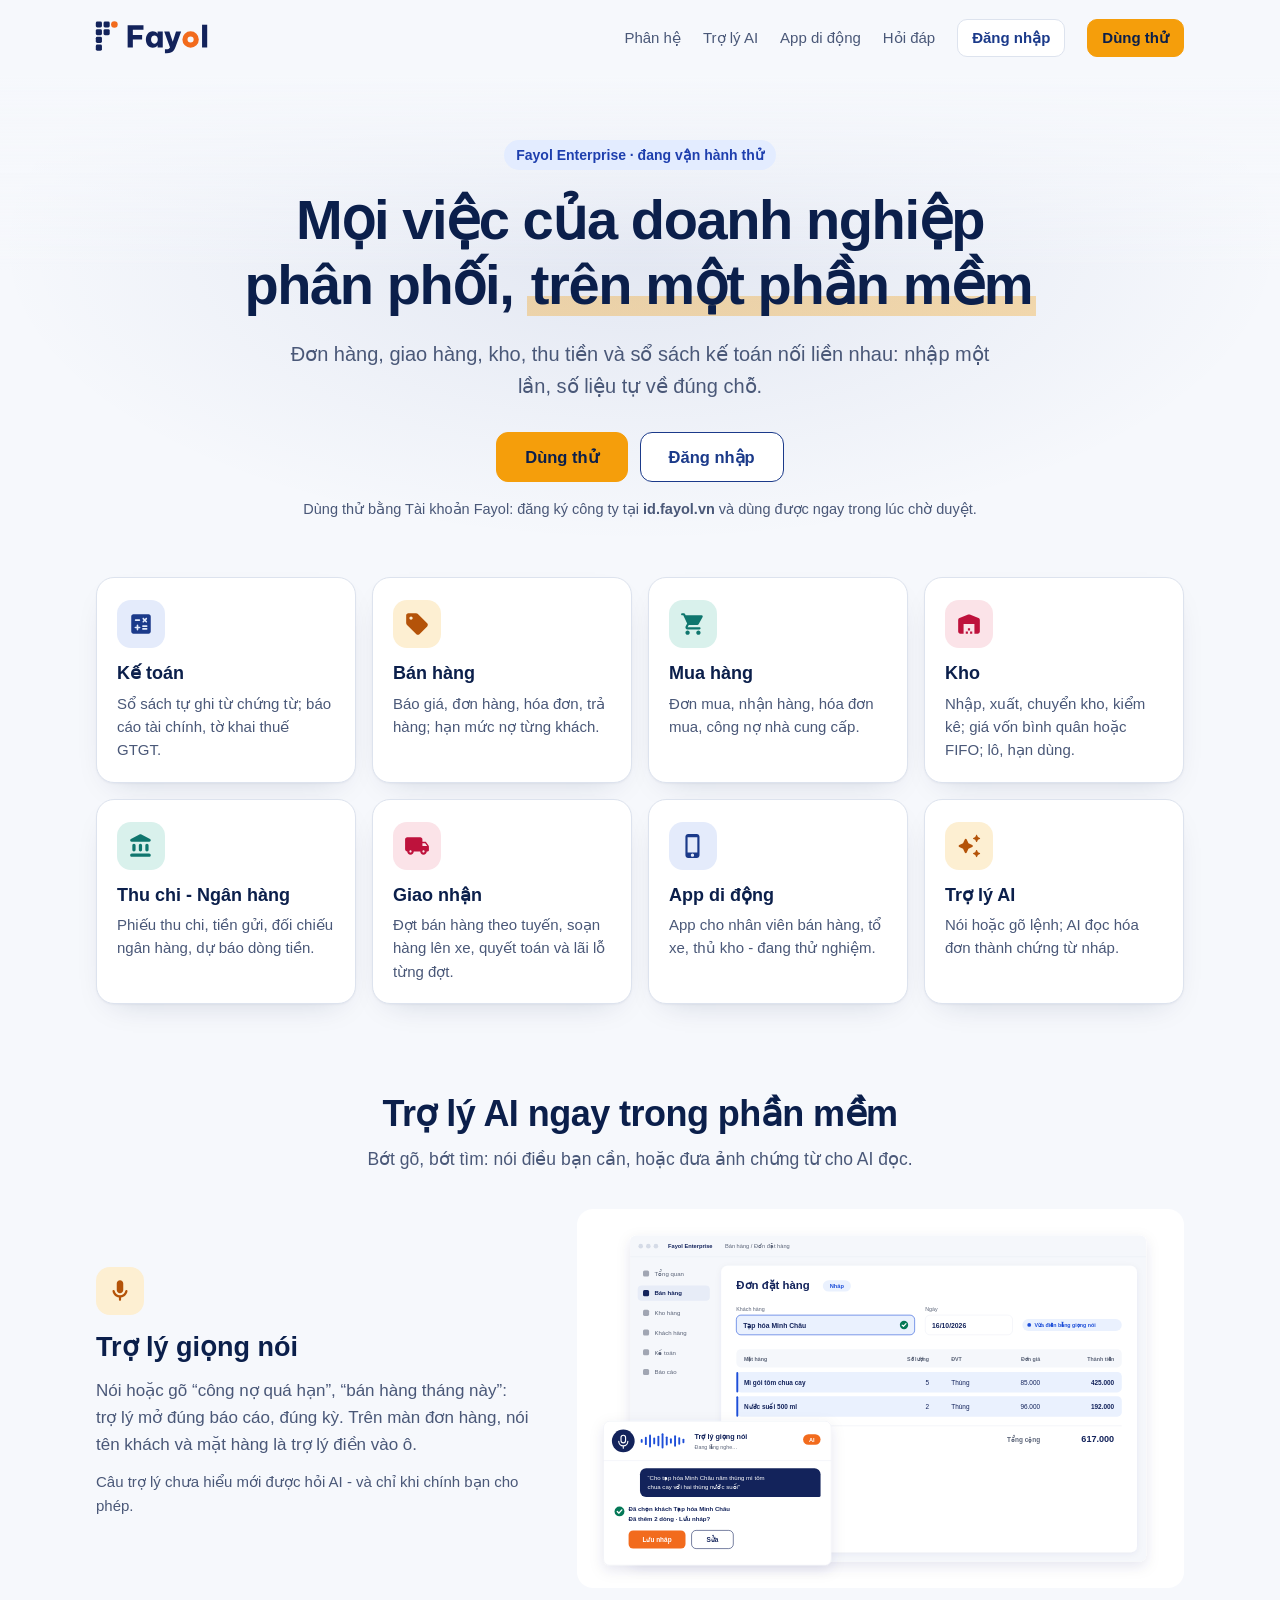
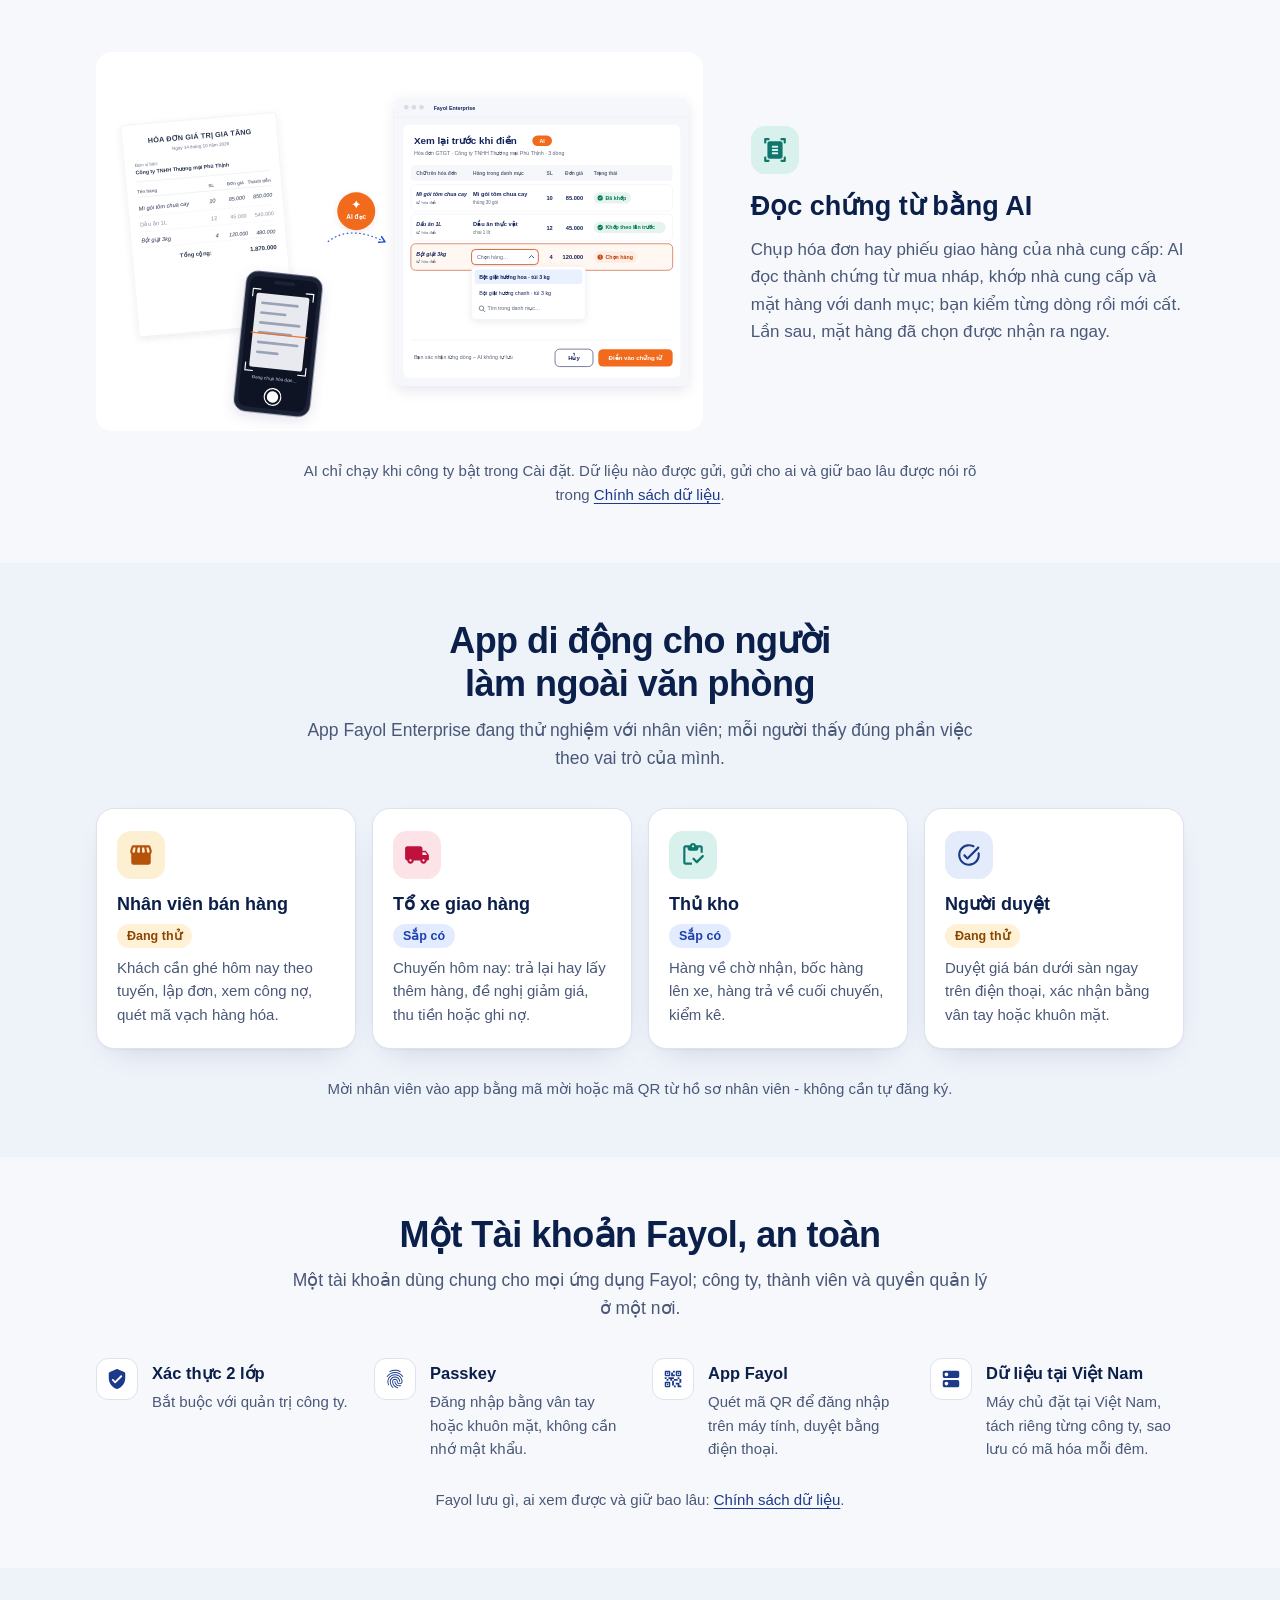
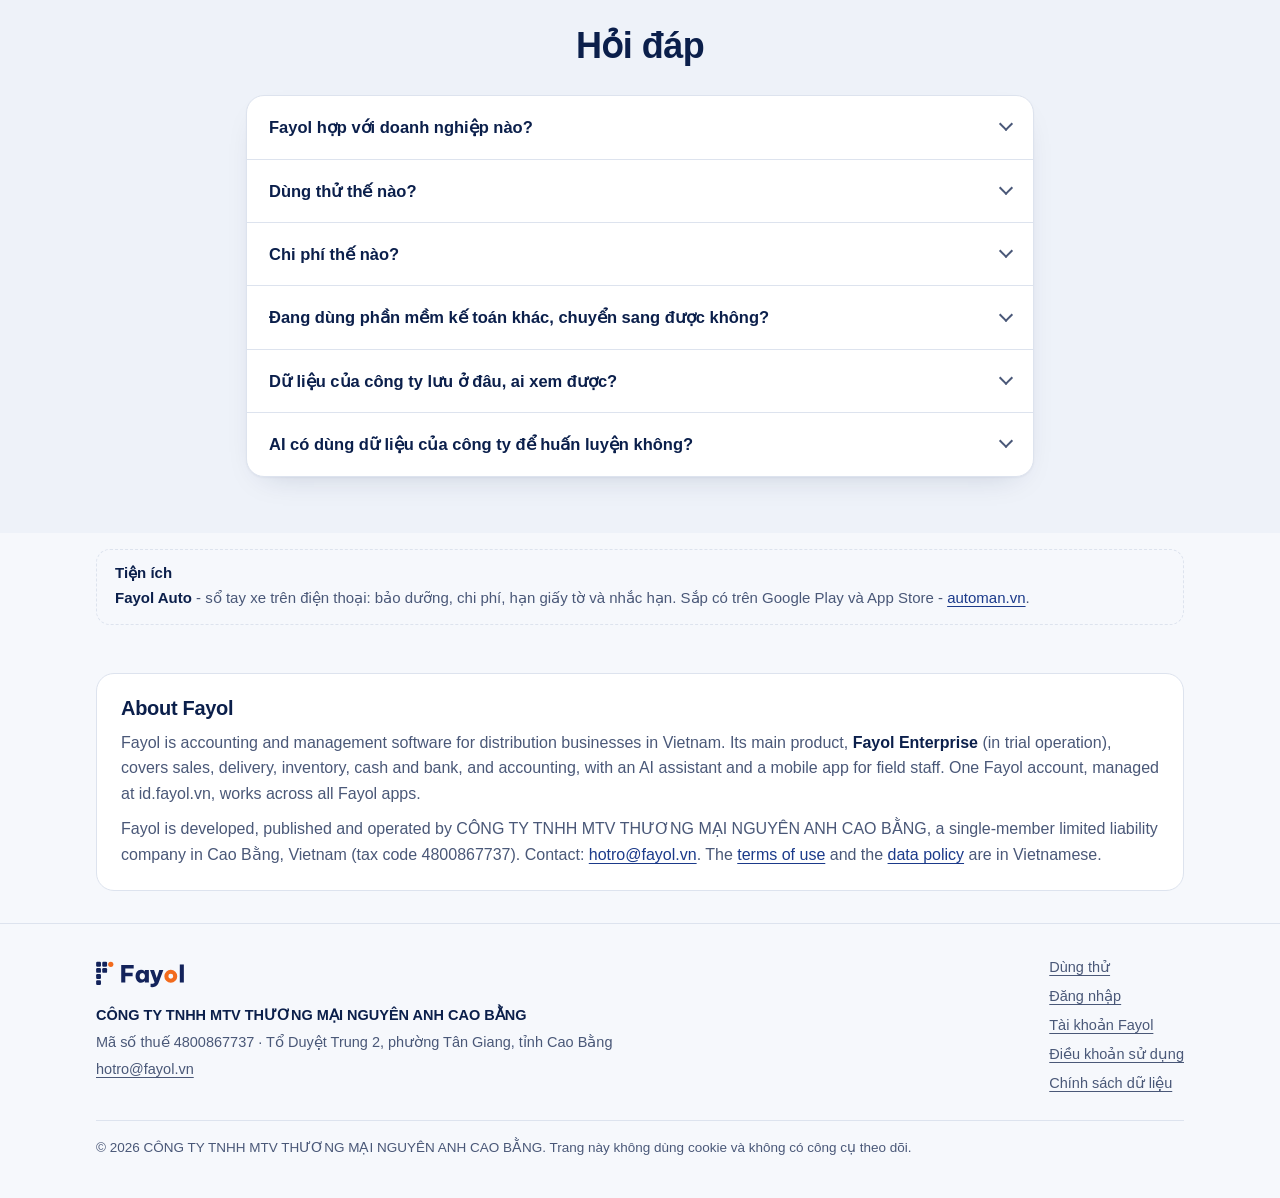
==== commit 744b628c: "Website: illustrations for the AI assistant and AI document reading sections, light and dark version" ====
--- a/index.html
+++ b/index.html
@@ -49,7 +49,7 @@
 </header>
 
 <main id="noi-dung">
-    <!-- (1) Một câu mạnh, nói thẳng tới doanh nghiệp phân phối (D-531) -->
+    <!-- (1) Một câu mạnh, nói thẳng tới doanh nghiệp phân phối -->
     <section class="hero" aria-labelledby="tieu-de">
         <div class="wrap">
             <p class="eyebrow">Fayol Enterprise · đang vận hành thử</p>
@@ -82,7 +82,7 @@
         </div>
     </section>
 
-    <!-- (3) Trợ lý giọng nói + AI đọc chứng từ - ảnh minh họa 16:10 của chủ dự án (assets/tro-ly-don-hang*.svg, assets/doc-chung-tu*.svg) -->
+    <!-- (3) Trợ lý giọng nói + đọc chứng từ bằng AI - ảnh minh họa 16:10 (assets/tro-ly-don-hang*.svg, assets/doc-chung-tu*.svg), bản tối theo prefers-color-scheme -->
     <section class="section" id="tro-ly-ai" aria-labelledby="tro-ly-ai-tieu-de">
         <div class="wrap">
             <div class="section-head">
@@ -103,7 +103,7 @@
                 <figure class="shot">
                     <picture>
                         <source srcset="assets/tro-ly-don-hang-toi.svg" media="(prefers-color-scheme: dark)">
-                        <img src="assets/tro-ly-don-hang.svg" alt="Trợ lý của Fayol Enterprise điền đơn hàng theo câu nói hoặc gõ" width="1600" height="1000" loading="lazy" decoding="async">
+                        <img src="assets/tro-ly-don-hang.svg" alt="Cửa sổ phần mềm Fayol Enterprise với form Đơn đặt hàng vừa được trợ lý giọng nói điền sẵn khách hàng Tạp hóa Minh Châu, hai dòng mì gói tôm chua cay và nước suối, tổng 617.000; khung trợ lý AI ở góc trái dưới hiện câu lệnh của người dùng và gợi ý Lưu nháp." width="1600" height="1000" loading="lazy" decoding="async">
                     </picture>
                 </figure>
             </div>
@@ -120,7 +120,7 @@
                 <figure class="shot">
                     <picture>
                         <source srcset="assets/doc-chung-tu-toi.svg" media="(prefers-color-scheme: dark)">
-                        <img src="assets/doc-chung-tu.svg" alt="AI đọc hóa đơn của nhà cung cấp thành chứng từ mua nháp để kiểm từng dòng" width="1600" height="1000" loading="lazy" decoding="async">
+                        <img src="assets/doc-chung-tu.svg" alt="Điện thoại chụp tờ hóa đơn giá trị gia tăng giấy, AI đọc và chuyển ba dòng hàng sang khung Xem lại trước khi điền của Fayol Enterprise: hai dòng đã khớp với danh mục, dòng bột giặt đang chờ người dùng chọn đúng mặt hàng trước khi bấm Điền vào chứng từ." width="1600" height="1000" loading="lazy" decoding="async">
                     </picture>
                 </figure>
             </div>
@@ -211,7 +211,7 @@
         </div>
     </section>
 
-    <!-- (7) Tiện ích nhỏ - không ngang hàng Fayol Enterprise (D-529) -->
+    <!-- (7) Tiện ích - mục nhỏ -->
     <section class="section section-tight" aria-labelledby="tien-ich-tieu-de">
         <div class="wrap">
             <div class="utility">
@@ -240,7 +240,7 @@
     </section>
 </main>
 
-<!-- (8) Chân trang: công ty + mã số thuế (D-530) -->
+<!-- (8) Chân trang: công ty + mã số thuế -->
 <footer class="site-footer">
     <div class="wrap">
         <div class="footer-co">
--- a/style.css
+++ b/style.css
@@ -1,5 +1,5 @@
 /* fayol.vn - trang tĩnh, không JavaScript, không font hay script bên ngoài. Sáng / tối theo hệ điều hành.
-   D-531: khung Odoo (một câu mạnh + lưới phân hệ, thoáng, ít chữ) + ba mục kiểu AMIS (phân hệ theo cách gọi của doanh nghiệp Việt, app di động, AI). */
+   Bố cục: một câu mạnh + lưới phân hệ, rồi các mục trợ lý AI, app di động, tài khoản, hỏi đáp - thoáng, ít chữ. */
 
 :root {
     color-scheme: light dark;
@@ -198,7 +198,7 @@
     margin: 0 auto 20px;
     text-wrap: balance;
 }
-/* Nét bút dạ quang dưới phần nhấn (kiểu Odoo) - chỉ là nền, không đổi màu chữ */
+/* Nét bút dạ quang dưới phần nhấn - chỉ là nền, không đổi màu chữ */
 .mark {
     background: linear-gradient(to top, var(--mark) 0.36em, transparent 0.36em);
     padding-inline: 0.06em;
@@ -319,7 +319,7 @@
 .tile h3 { font-size: 18px; line-height: 1.3; margin: 0 0 6px; }
 .tile p { margin: 0; color: var(--text-2); font-size: 15px; line-height: 1.55; }
 
-/* (3) Trợ lý AI - chữ một bên, ảnh minh họa 16:10 một bên (SVG của chủ dự án, bản tối đổi theo hệ điều hành); hàng sau đổi phía */
+/* (3) Trợ lý AI - chữ một bên, ảnh minh họa 16:10 một bên (bản tối đổi theo hệ điều hành); hàng sau đổi phía */
 .feature {
     display: grid;
     grid-template-columns: minmax(0, 5fr) minmax(0, 7fr);
@@ -415,7 +415,7 @@
 .faq details[open] summary::after { transform: translateY(2px) rotate(-135deg); }
 .faq details p { margin: 0; padding: 0 22px 20px; color: var(--text-2); }
 
-/* (7) Tiện ích - mục nhỏ, không thẻ ngang hàng (D-529) */
+/* (7) Tiện ích - mục nhỏ, không thẻ ngang hàng */
 .utility {
     padding: 14px 18px;
     border: 1px dashed var(--border);
@@ -442,7 +442,7 @@
 .english p:last-child { margin-bottom: 0; }
 .english strong { color: var(--text); }
 
-/* (8) Chân trang - công ty + mã số thuế (D-530) */
+/* (8) Chân trang - công ty + mã số thuế */
 .site-footer {
     border-top: 1px solid var(--border);
     padding: 32px 0 40px;
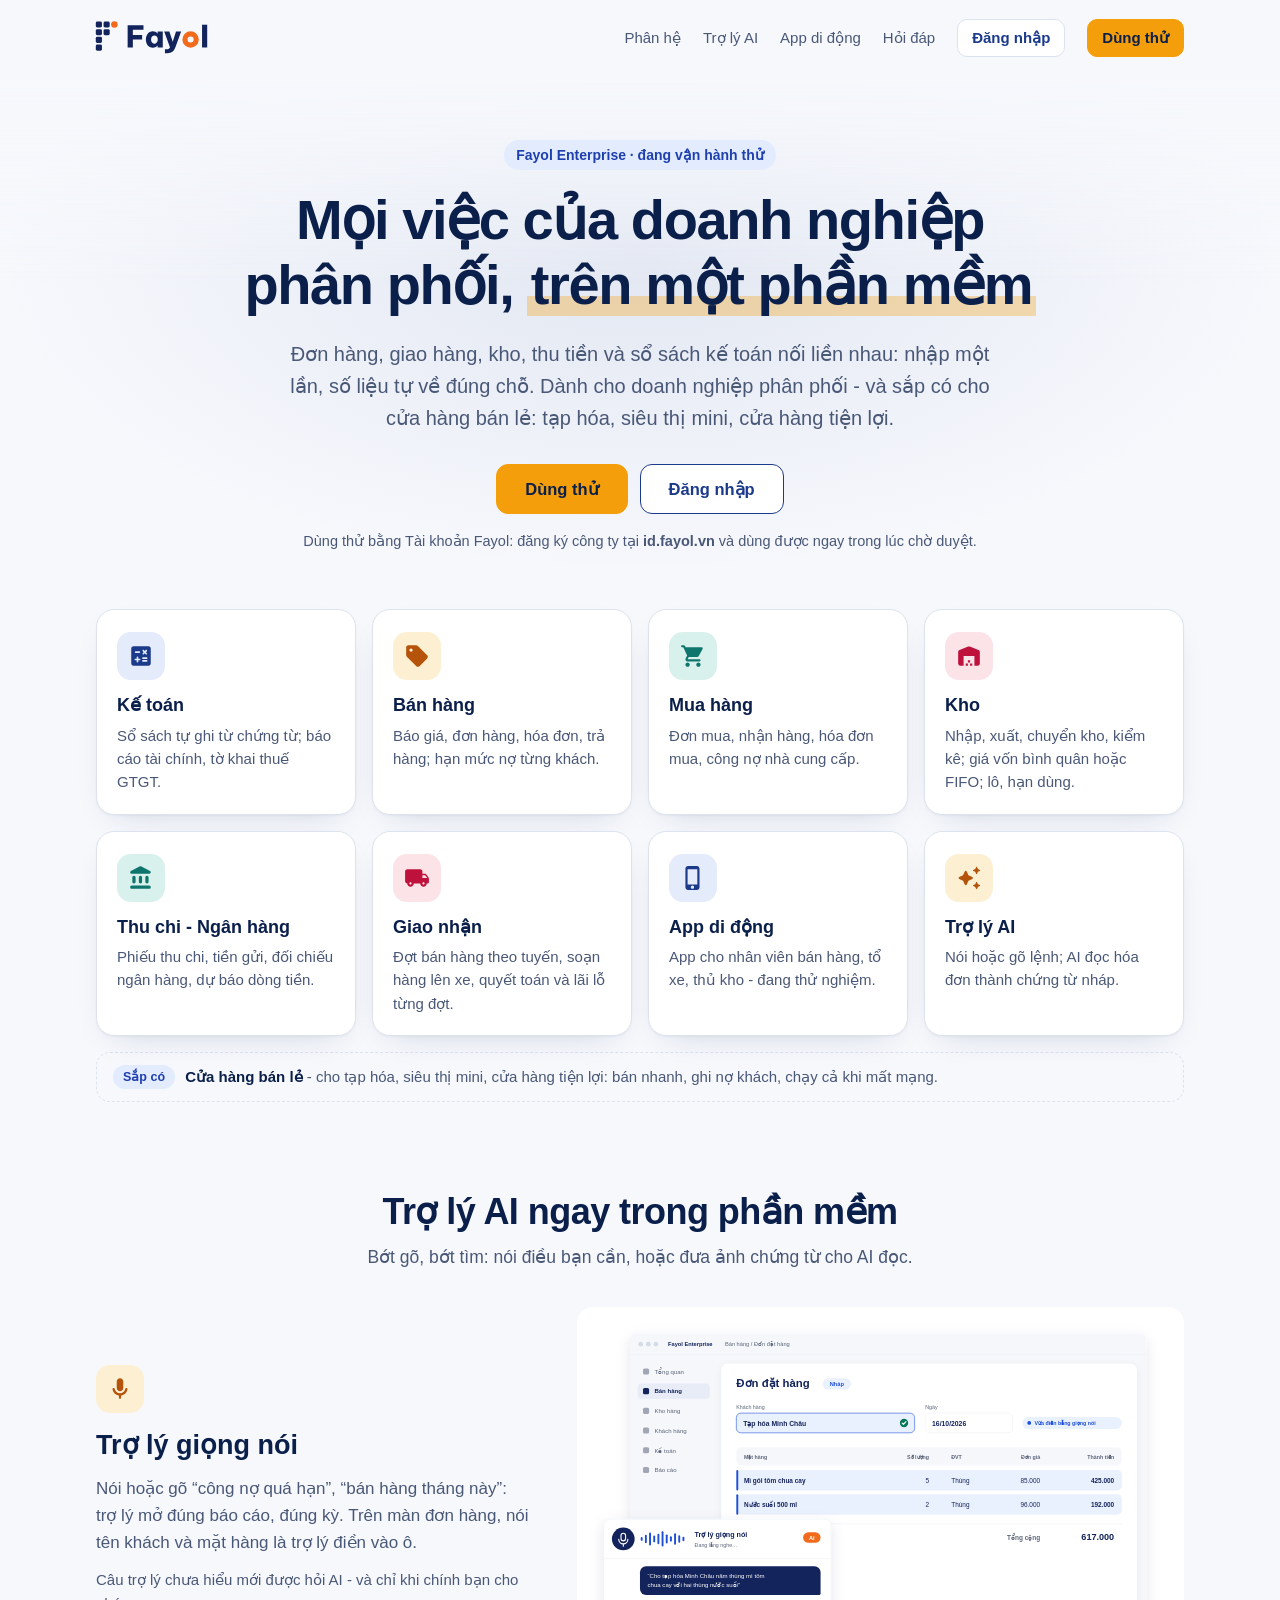
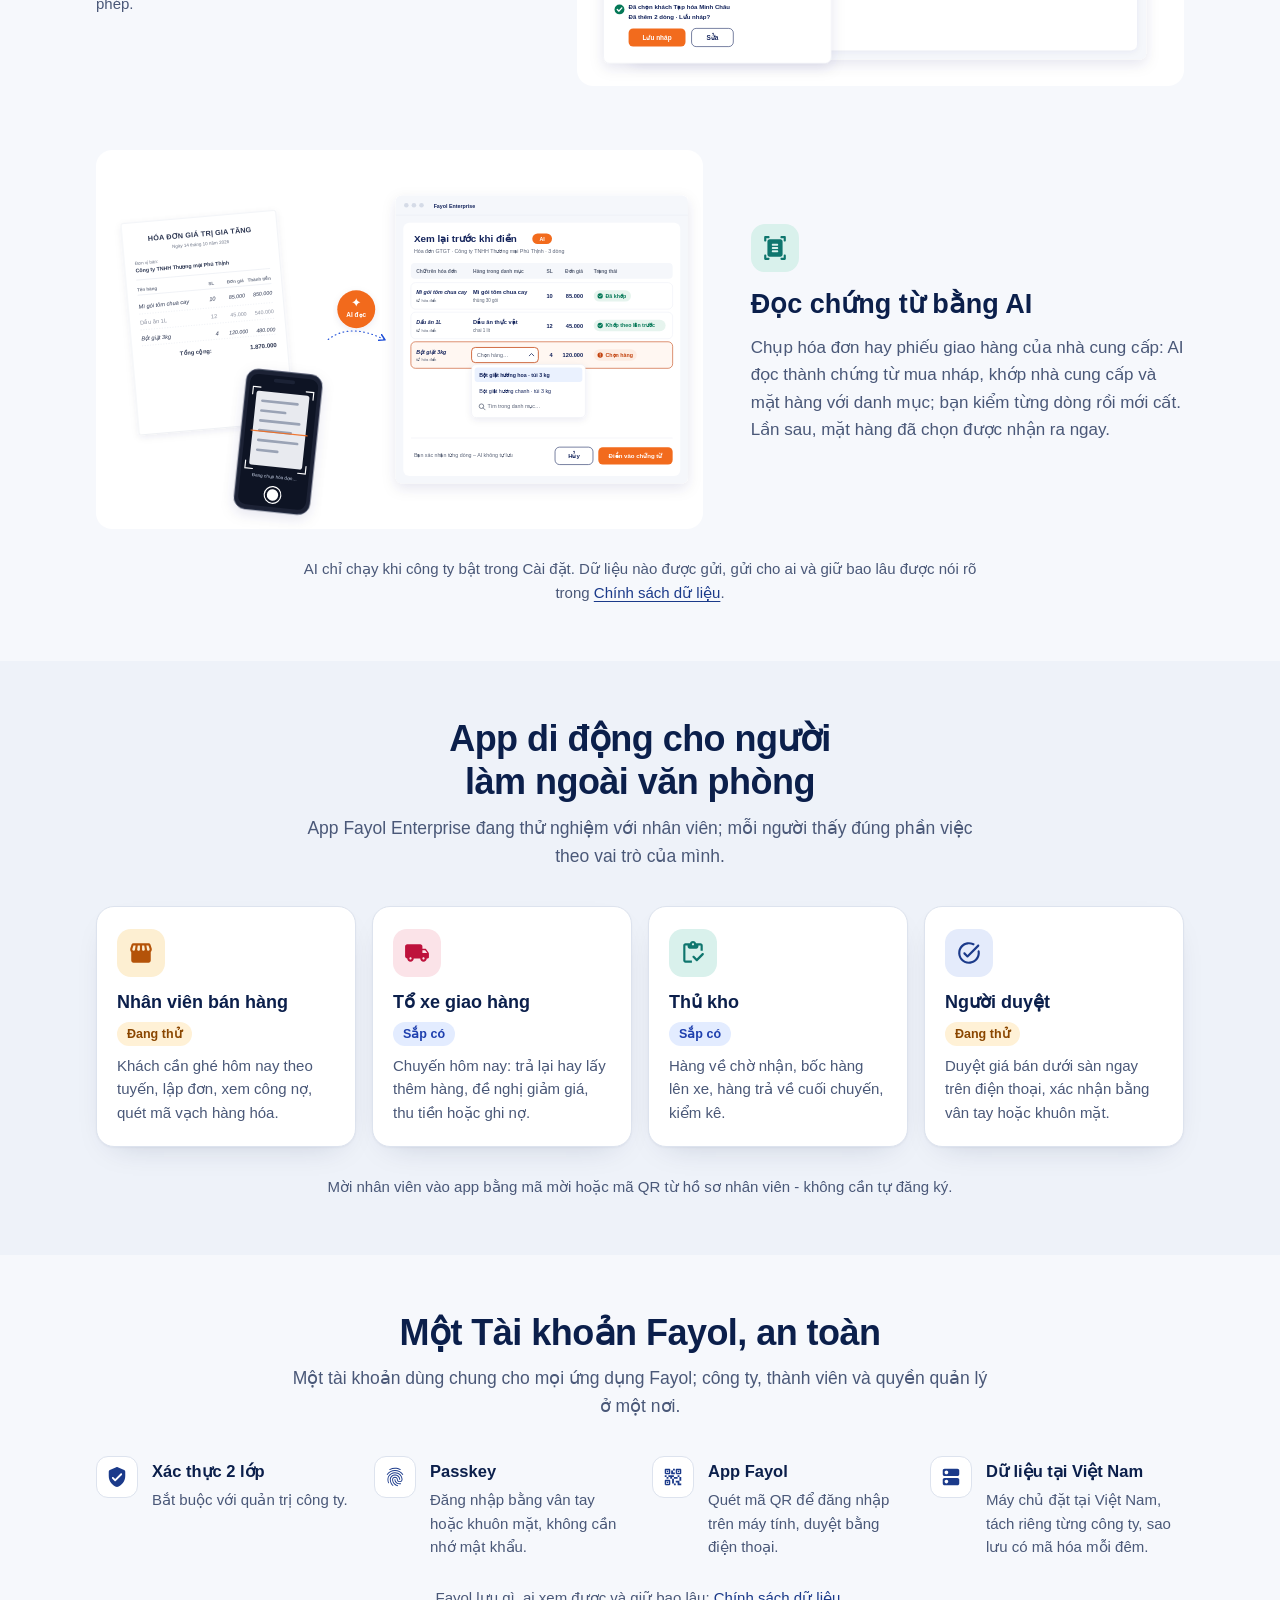
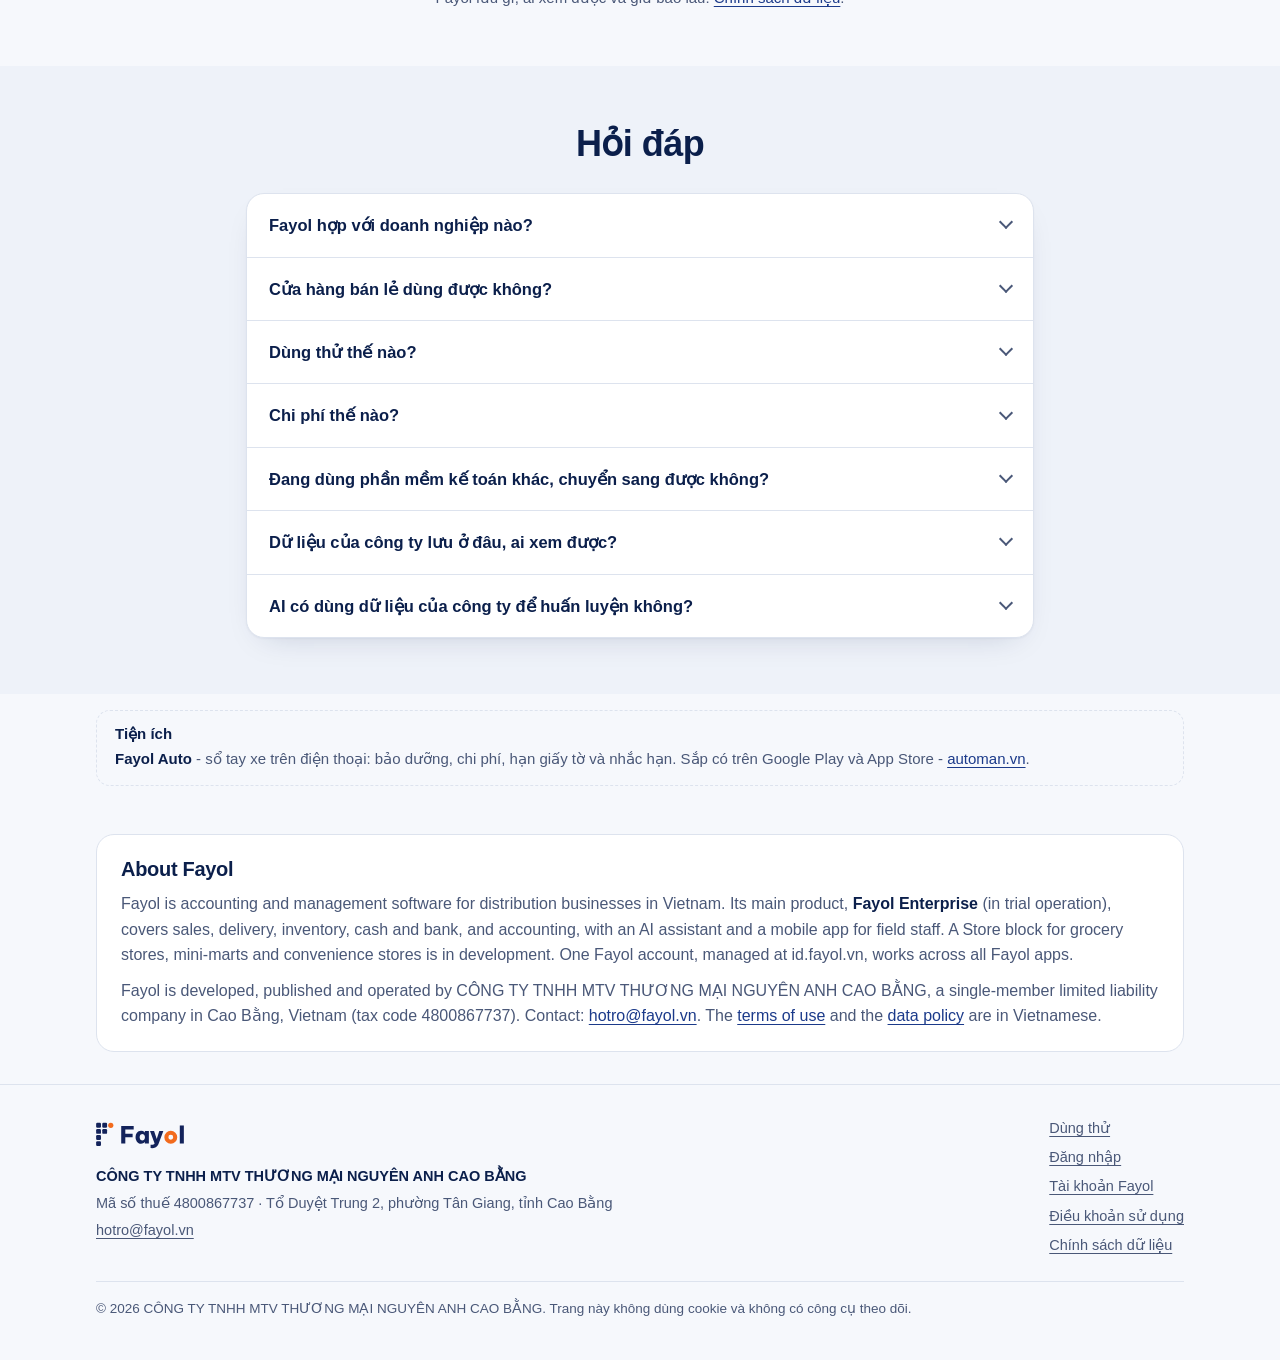
==== commit 9e7c6a9c: "Website: retail stores (grocery stores, mini-marts, convenience stores) named as coming soon - in th" ====
--- a/index.html
+++ b/index.html
@@ -7,7 +7,7 @@
 <meta name="theme-color" content="#f6f8fc" media="(prefers-color-scheme: light)">
 <meta name="theme-color" content="#0a1020" media="(prefers-color-scheme: dark)">
 <title>Fayol – Phần mềm quản lý cho doanh nghiệp phân phối</title>
-<meta name="description" content="Fayol Enterprise: bán hàng, giao hàng, kho, thu chi và kế toán cho doanh nghiệp phân phối trên một phần mềm, có trợ lý AI và app di động. Do CÔNG TY TNHH MTV THƯƠNG MẠI NGUYÊN ANH CAO BẰNG phát triển và vận hành.">
+<meta name="description" content="Fayol Enterprise: bán hàng, giao hàng, kho, thu chi và kế toán cho doanh nghiệp phân phối trên một phần mềm, có trợ lý AI và app di động; sắp có khối Cửa hàng cho tạp hóa, siêu thị mini, cửa hàng tiện lợi. Do CÔNG TY TNHH MTV THƯƠNG MẠI NGUYÊN ANH CAO BẰNG phát triển và vận hành.">
 <meta name="author" content="CÔNG TY TNHH MTV THƯƠNG MẠI NGUYÊN ANH CAO BẰNG">
 <link rel="canonical" href="https://fayol.vn/">
 <link rel="icon" href="assets/favicon.ico" sizes="32x32">
@@ -18,7 +18,7 @@
 <meta property="og:locale" content="vi_VN">
 <meta property="og:url" content="https://fayol.vn/">
 <meta property="og:title" content="Fayol – Phần mềm quản lý cho doanh nghiệp phân phối">
-<meta property="og:description" content="Bán hàng, giao hàng, kho, thu chi và kế toán cho doanh nghiệp phân phối trên một phần mềm - có trợ lý AI và app di động.">
+<meta property="og:description" content="Bán hàng, giao hàng, kho, thu chi và kế toán cho doanh nghiệp phân phối trên một phần mềm - có trợ lý AI và app di động; sắp có cho cửa hàng bán lẻ.">
 <meta property="og:image" content="https://fayol.vn/assets/og-image.png">
 <meta property="og:image:width" content="1200">
 <meta property="og:image:height" content="630">
@@ -55,7 +55,8 @@
             <p class="eyebrow">Fayol Enterprise · đang vận hành thử</p>
             <h1 id="tieu-de">Mọi việc của doanh nghiệp phân phối, <span class="mark">trên một phần mềm</span></h1>
             <p class="lead">
-                Đơn hàng, giao hàng, kho, thu tiền và sổ sách kế toán nối liền nhau: nhập một lần, số liệu tự về đúng chỗ.
+                Đơn hàng, giao hàng, kho, thu tiền và sổ sách kế toán nối liền nhau: nhập một lần, số liệu tự về đúng chỗ. Dành cho doanh nghiệp
+                phân phối - và sắp có cho cửa hàng bán lẻ: tạp hóa, siêu thị mini, cửa hàng tiện lợi.
             </p>
             <div class="actions">
                 <a class="btn btn-primary" href="https://id.fayol.vn/Start/enterprise">Dùng thử</a>
@@ -79,6 +80,8 @@
                 <li class="tile hue-1"><span class="tile-ic" aria-hidden="true"><svg viewBox="0 0 24 24" focusable="false"><path d="M15.5 1h-8C6.12 1 5 2.12 5 3.5v17C5 21.88 6.12 23 7.5 23h8c1.38 0 2.5-1.12 2.5-2.5v-17C18 2.12 16.88 1 15.5 1zm-4 21c-.83 0-1.5-.67-1.5-1.5s.67-1.5 1.5-1.5 1.5.67 1.5 1.5-.67 1.5-1.5 1.5zm4.5-4H7V4h9v14z"/></svg></span><h3>App di động</h3><p>App cho nhân viên bán hàng, tổ xe, thủ kho - đang thử nghiệm.</p></li>
                 <li class="tile hue-3"><span class="tile-ic" aria-hidden="true"><svg viewBox="0 0 24 24" focusable="false"><g><g><path d="M19.46,8l0.79-1.75L22,5.46c0.39-0.18,0.39-0.73,0-0.91l-1.75-0.79L19.46,2c-0.18-0.39-0.73-0.39-0.91,0l-0.79,1.75 L16,4.54c-0.39,0.18-0.39,0.73,0,0.91l1.75,0.79L18.54,8C18.72,8.39,19.28,8.39,19.46,8z M11.5,9.5L9.91,6 C9.56,5.22,8.44,5.22,8.09,6L6.5,9.5L3,11.09c-0.78,0.36-0.78,1.47,0,1.82l3.5,1.59L8.09,18c0.36,0.78,1.47,0.78,1.82,0l1.59-3.5 l3.5-1.59c0.78-0.36,0.78-1.47,0-1.82L11.5,9.5z M18.54,16l-0.79,1.75L16,18.54c-0.39,0.18-0.39,0.73,0,0.91l1.75,0.79L18.54,22 c0.18,0.39,0.73,0.39,0.91,0l0.79-1.75L22,19.46c0.39-0.18,0.39-0.73,0-0.91l-1.75-0.79L19.46,16 C19.28,15.61,18.72,15.61,18.54,16z"/></g></g></svg></span><h3>Trợ lý AI</h3><p>Nói hoặc gõ lệnh; AI đọc hóa đơn thành chứng từ nháp.</p></li>
             </ul>
+            <p class="tiles-soon"><span class="chip chip-soon">Sắp có</span> <strong>Cửa hàng bán lẻ</strong> - cho tạp hóa, siêu thị mini, cửa hàng tiện lợi:
+                bán nhanh, ghi nợ khách, chạy cả khi mất mạng.</p>
         </div>
     </section>
 
@@ -173,7 +176,15 @@
             <div class="faq">
                 <details>
                     <summary>Fayol hợp với doanh nghiệp nào?</summary>
-                    <p>Doanh nghiệp phân phối, bán buôn: có kho, có xe giao hàng, nhân viên bán hàng đi tuyến, và cần sổ sách kế toán đầy đủ.</p>
+                    <p>Doanh nghiệp phân phối, bán buôn: có kho, có xe giao hàng, nhân viên bán hàng đi tuyến, và cần sổ sách kế toán đầy đủ. Cửa hàng
+                        bán lẻ (tạp hóa, siêu thị mini, cửa hàng tiện lợi): khối Cửa hàng sắp có.</p>
+                </details>
+                <details>
+                    <summary>Cửa hàng bán lẻ dùng được không?</summary>
+                    <p>
+                        Chúng tôi đang làm khối Cửa hàng cho tạp hóa, siêu thị mini, cửa hàng tiện lợi: bán nhanh, ghi nợ khách, chạy cả khi mất mạng.
+                        Muốn dùng khi có, gửi thư tới <a href="mailto:hotro@fayol.vn">hotro@fayol.vn</a>.
+                    </p>
                 </details>
                 <details>
                     <summary>Dùng thử thế nào?</summary>
@@ -228,7 +239,8 @@
                 <p>
                     Fayol is accounting and management software for distribution businesses in Vietnam. Its main product, <strong>Fayol Enterprise</strong>
                     (in trial operation), covers sales, delivery, inventory, cash and bank, and accounting, with an AI assistant and a mobile app for
-                    field staff. One Fayol account, managed at id.fayol.vn, works across all Fayol apps.
+                    field staff. A Store block for grocery stores, mini-marts and convenience stores is in development. One Fayol account, managed at
+                    id.fayol.vn, works across all Fayol apps.
                 </p>
                 <p>
                     Fayol is developed, published and operated by <span lang="vi">CÔNG TY TNHH MTV THƯƠNG MẠI NGUYÊN ANH CAO BẰNG</span>, a single-member
--- a/style.css
+++ b/style.css
@@ -318,6 +318,16 @@
 .card-ic svg { width: 26px; height: 26px; fill: currentColor; }
 .tile h3 { font-size: 18px; line-height: 1.3; margin: 0 0 6px; }
 .tile p { margin: 0; color: var(--text-2); font-size: 15px; line-height: 1.55; }
+.tiles-soon {
+    margin: 16px 0 0;
+    padding: 12px 16px;
+    border: 1px dashed var(--border);
+    border-radius: 14px;
+    color: var(--text-2);
+    font-size: 15px;
+}
+.tiles-soon .chip { margin-right: 6px; vertical-align: 1px; }
+.tiles-soon strong { color: var(--text); }
 
 /* (3) Trợ lý AI - chữ một bên, ảnh minh họa 16:10 một bên (bản tối đổi theo hệ điều hành); hàng sau đổi phía */
 .feature {
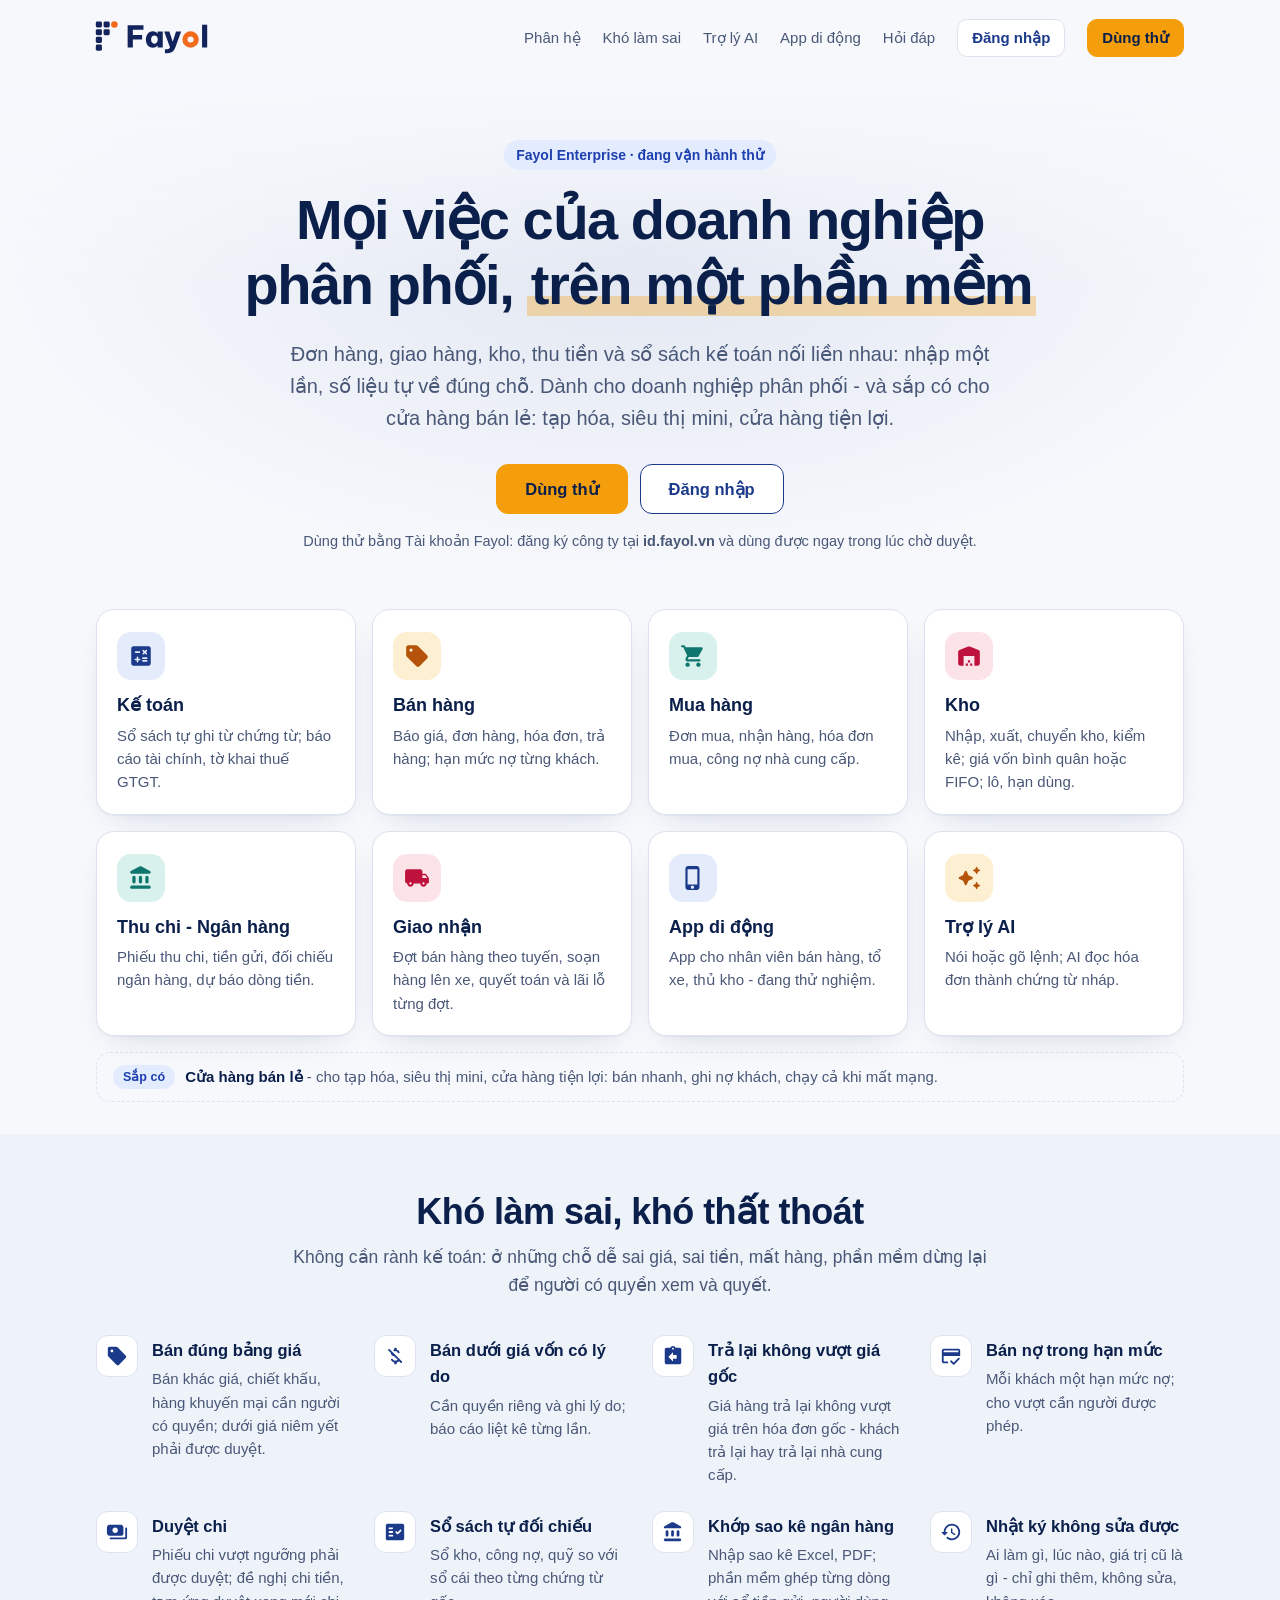
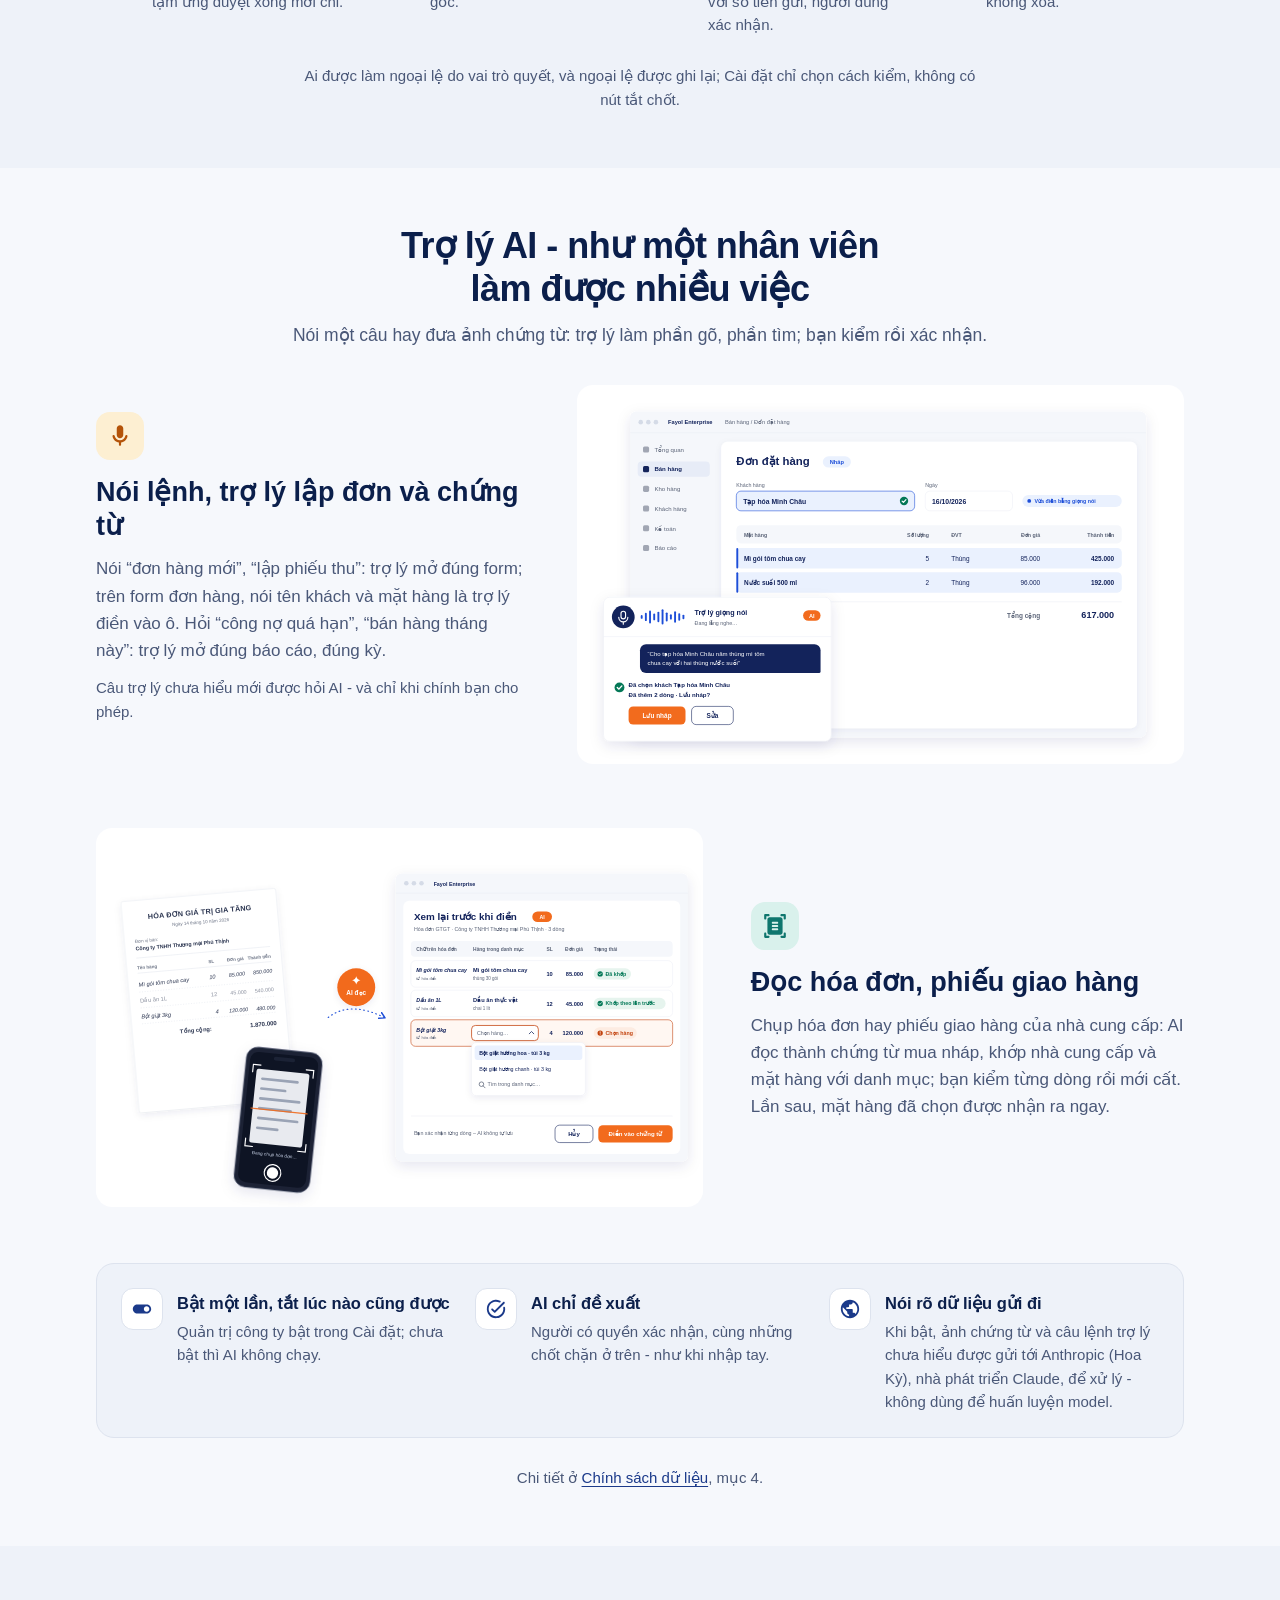
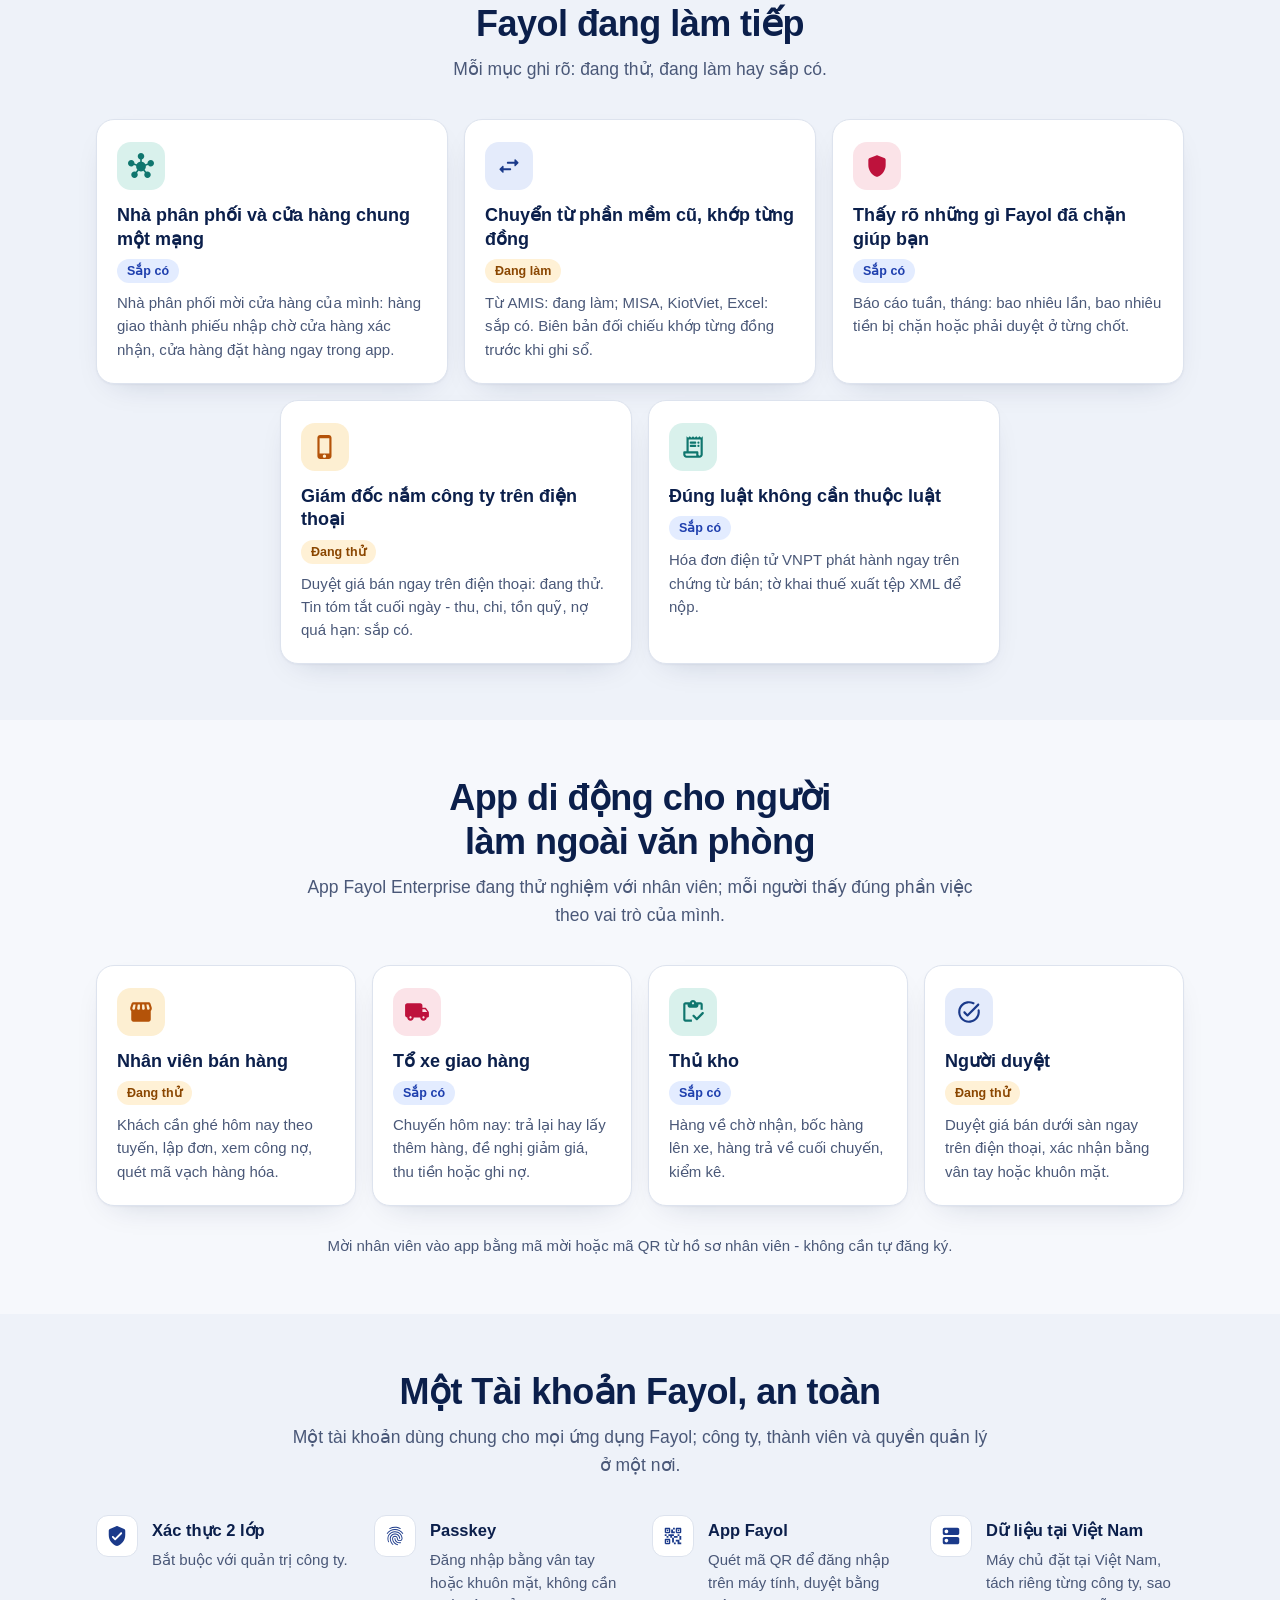
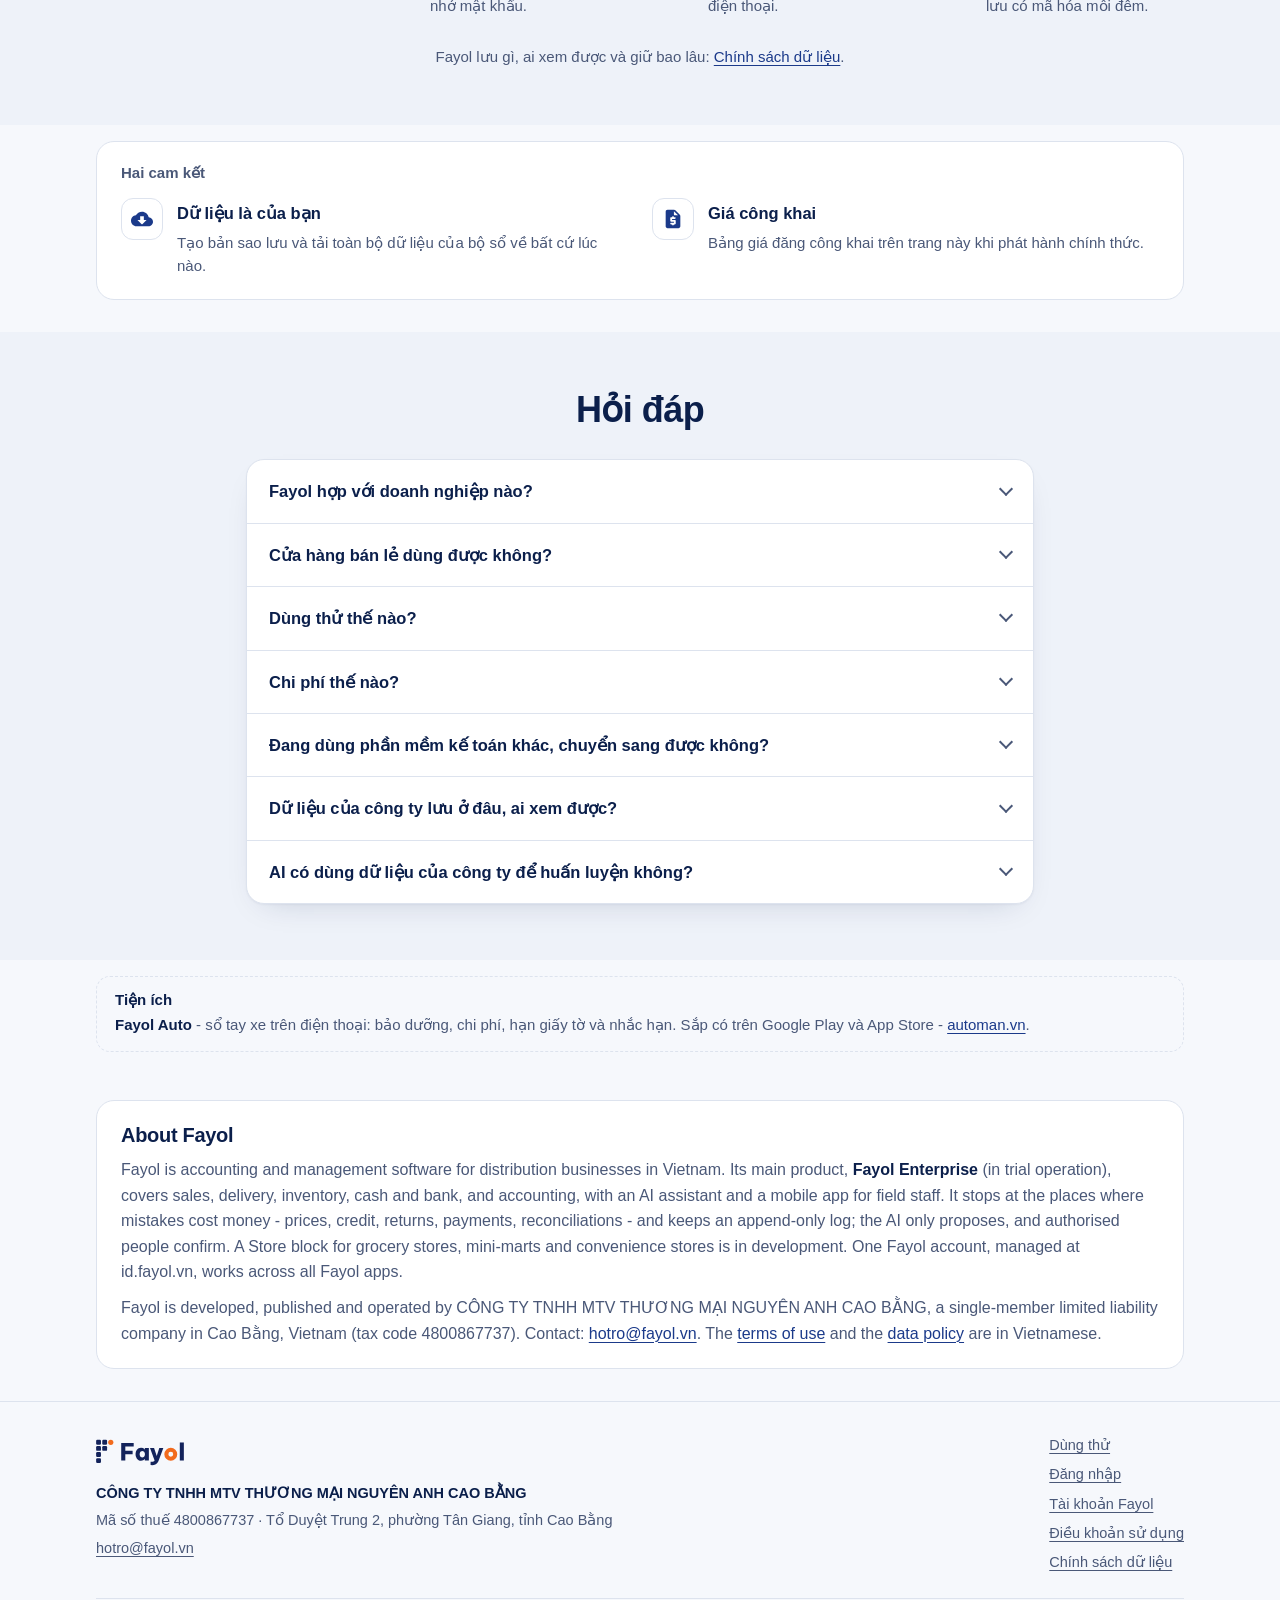
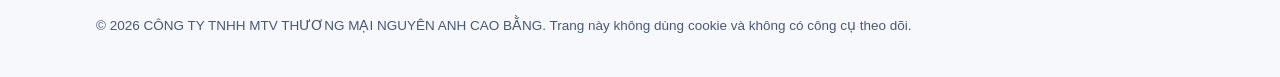
==== commit c86f07fd: "Website: home page - new "Khó làm sai, khó thất thoát" section listing the checks the software alrea" ====
--- a/index.html
+++ b/index.html
@@ -39,6 +39,7 @@
         </a>
         <nav class="nav" aria-label="Điều hướng chính">
             <a class="nav-wide" href="#phan-he">Phân hệ</a>
+            <a class="nav-wide" href="#kho-lam-sai">Khó làm sai</a>
             <a class="nav-wide" href="#tro-ly-ai">Trợ lý AI</a>
             <a class="nav-wide" href="#app-di-dong">App di động</a>
             <a class="nav-wide" href="#hoi-dap">Hỏi đáp</a>
@@ -85,21 +86,43 @@
         </div>
     </section>
 
-    <!-- (3) Trợ lý giọng nói + đọc chứng từ bằng AI - ảnh minh họa 16:10 (assets/tro-ly-don-hang*.svg, assets/doc-chung-tu*.svg), bản tối theo prefers-color-scheme -->
+    <!-- (3) Khó làm sai: chỉ liệt kê chốt đang có thật trong phần mềm -->
+    <section class="section section-alt" id="kho-lam-sai" aria-labelledby="kho-lam-sai-tieu-de">
+        <div class="wrap">
+            <div class="section-head">
+                <h2 id="kho-lam-sai-tieu-de">Khó làm sai, khó thất thoát</h2>
+                <p>Không cần rành kế toán: ở những chỗ dễ sai giá, sai tiền, mất hàng, phần mềm dừng lại để người có quyền xem và quyết.</p>
+            </div>
+            <ul class="trust" role="list">
+                <li><span class="trust-ic" aria-hidden="true"><svg viewBox="0 0 24 24" focusable="false"><g><path d="M21.41,11.41l-8.83-8.83C12.21,2.21,11.7,2,11.17,2H4C2.9,2,2,2.9,2,4v7.17c0,0.53,0.21,1.04,0.59,1.41l8.83,8.83 c0.78,0.78,2.05,0.78,2.83,0l7.17-7.17C22.2,13.46,22.2,12.2,21.41,11.41z M6.5,8C5.67,8,5,7.33,5,6.5S5.67,5,6.5,5S8,5.67,8,6.5 S7.33,8,6.5,8z"/></g></svg></span><div><h3>Bán đúng bảng giá</h3><p>Bán khác giá, chiết khấu, hàng khuyến mại cần người có quyền; dưới giá niêm yết phải được duyệt.</p></div></li>
+                <li><span class="trust-ic" aria-hidden="true"><svg viewBox="0 0 24 24" focusable="false"><path d="M0 0h24v24H0V0z" fill="none"/><path d="M12.5 6.9c1.42 0 2.13.54 2.39 1.4.13.43.56.7 1.01.7h.06c.7 0 1.22-.71.97-1.36-.44-1.15-1.41-2.08-2.93-2.45V4.5c0-.83-.67-1.5-1.5-1.5S11 3.67 11 4.5v.66c-.39.08-.75.21-1.1.36l1.51 1.51c.32-.08.69-.13 1.09-.13zM4.77 4.62c-.39.39-.39 1.02 0 1.41L7.5 8.77c0 2.08 1.56 3.22 3.91 3.91l3.51 3.51c-.34.49-1.05.91-2.42.91-1.65 0-2.5-.59-2.83-1.43-.15-.39-.49-.67-.9-.67H8.6c-.72 0-1.24.74-.95 1.39.59 1.33 1.89 2.12 3.36 2.44v.67c0 .83.67 1.5 1.5 1.5s1.5-.67 1.5-1.5v-.65c.96-.18 1.83-.55 2.46-1.12l1.51 1.51c.39.39 1.02.39 1.41 0 .39-.39.39-1.02 0-1.41L6.18 4.62c-.39-.39-1.02-.39-1.41 0z"/></svg></span><div><h3>Bán dưới giá vốn có lý do</h3><p>Cần quyền riêng và ghi lý do; báo cáo liệt kê từng lần.</p></div></li>
+                <li><span class="trust-ic" aria-hidden="true"><svg viewBox="0 0 24 24" focusable="false"><path d="M0 0h24v24H0V0z" fill="none"/><path d="M19 3h-4.18C14.4 1.84 13.3 1 12 1s-2.4.84-2.82 2H5c-1.1 0-2 .9-2 2v14c0 1.1.9 2 2 2h14c1.1 0 2-.9 2-2V5c0-1.1-.9-2-2-2zm-7 0c.55 0 1 .45 1 1s-.45 1-1 1-1-.45-1-1 .45-1 1-1zm4 12h-4v3l-4.65-4.65c-.2-.2-.2-.51 0-.71L12 8v3h4v4z"/></svg></span><div><h3>Trả lại không vượt giá gốc</h3><p>Giá hàng trả lại không vượt giá trên hóa đơn gốc - khách trả lại hay trả lại nhà cung cấp.</p></div></li>
+                <li><span class="trust-ic" aria-hidden="true"><svg viewBox="0 0 24 24" focusable="false"><g><path d="M0,0h24v24H0V0z" fill="none"/></g><g><path d="M20,4H4C2.89,4,2.01,4.89,2.01,6L2,18c0,1.11,0.89,2,2,2h4c0.55,0,1-0.45,1-1v0c0-0.55-0.45-1-1-1H4v-6h18V6 C22,4.9,21.1,4,20,4z M20,8H4V6h16V8z M14.93,19.17l-2.12-2.12c-0.39-0.39-1.02-0.39-1.41,0l0,0c-0.39,0.39-0.39,1.02,0,1.41 l2.83,2.83c0.39,0.39,1.02,0.39,1.41,0l5.66-5.66c0.39-0.39,0.39-1.02,0-1.41v0c-0.39-0.39-1.02-0.39-1.41,0L14.93,19.17z"/></g></svg></span><div><h3>Bán nợ trong hạn mức</h3><p>Mỗi khách một hạn mức nợ; cho vượt cần người được phép.</p></div></li>
+                <li><span class="trust-ic" aria-hidden="true"><svg viewBox="0 0 24 24" focusable="false"><g><path d="M23 8v10c0 1.1-.9 2-2 2H5c-.55 0-1-.45-1-1s.45-1 1-1h16V8c0-.55.45-1 1-1s1 .45 1 1zM4 16c-1.66 0-3-1.34-3-3V7c0-1.66 1.34-3 3-3h12c1.66 0 3 1.34 3 3v7c0 1.1-.9 2-2 2H4zm3-6c0 1.66 1.34 3 3 3s3-1.34 3-3-1.34-3-3-3-3 1.34-3 3z"/></g></svg></span><div><h3>Duyệt chi</h3><p>Phiếu chi vượt ngưỡng phải được duyệt; đề nghị chi tiền, tạm ứng duyệt xong mới chi.</p></div></li>
+                <li><span class="trust-ic" aria-hidden="true"><svg viewBox="0 0 24 24" focusable="false"><g><rect fill="none" height="24" width="24"/><rect fill="none" height="24" width="24"/></g><g><g><path d="M20,3H4C2.9,3,2,3.9,2,5v14c0,1.1,0.9,2,2,2h16c1.1,0,2-0.9,2-2V5 C22,3.9,21.1,3,20,3z M9,17H6c-0.55,0-1-0.45-1-1c0-0.55,0.45-1,1-1h3c0.55,0,1,0.45,1,1C10,16.55,9.55,17,9,17z M9,13H6 c-0.55,0-1-0.45-1-1c0-0.55,0.45-1,1-1h3c0.55,0,1,0.45,1,1C10,12.55,9.55,13,9,13z M9,9H6C5.45,9,5,8.55,5,8c0-0.55,0.45-1,1-1h3 c0.55,0,1,0.45,1,1C10,8.55,9.55,9,9,9z M18.7,11.12l-3.17,3.17c-0.39,0.39-1.03,0.39-1.42,0l-1.41-1.42 c-0.39-0.39-0.39-1.02,0-1.41c0.39-0.39,1.02-0.39,1.41,0l0.71,0.71l2.47-2.47c0.39-0.39,1.02-0.39,1.41,0l0.01,0.01 C19.09,10.1,19.09,10.74,18.7,11.12z" fill-rule="evenodd"/></g></g></svg></span><div><h3>Sổ sách tự đối chiếu</h3><p>Sổ kho, công nợ, quỹ so với sổ cái theo từng chứng từ gốc.</p></div></li>
+                <li><span class="trust-ic" aria-hidden="true"><svg viewBox="0 0 24 24" focusable="false"><path d="M4 11.5v4c0 .83.67 1.5 1.5 1.5S7 16.33 7 15.5v-4c0-.83-.67-1.5-1.5-1.5S4 10.67 4 11.5zm6 0v4c0 .83.67 1.5 1.5 1.5s1.5-.67 1.5-1.5v-4c0-.83-.67-1.5-1.5-1.5s-1.5.67-1.5 1.5zM3.5 22h16c.83 0 1.5-.67 1.5-1.5s-.67-1.5-1.5-1.5h-16c-.83 0-1.5.67-1.5 1.5S2.67 22 3.5 22zM16 11.5v4c0 .83.67 1.5 1.5 1.5s1.5-.67 1.5-1.5v-4c0-.83-.67-1.5-1.5-1.5s-1.5.67-1.5 1.5zM10.57 1.49l-7.9 4.16c-.41.21-.67.64-.67 1.1C2 7.44 2.56 8 3.25 8h16.51C20.44 8 21 7.44 21 6.75c0-.46-.26-.89-.67-1.1l-7.9-4.16c-.58-.31-1.28-.31-1.86 0z"/></svg></span><div><h3>Khớp sao kê ngân hàng</h3><p>Nhập sao kê Excel, PDF; phần mềm ghép từng dòng với sổ tiền gửi, người dùng xác nhận.</p></div></li>
+                <li><span class="trust-ic" aria-hidden="true"><svg viewBox="0 0 24 24" focusable="false"><path d="M0 0h24v24H0V0z" fill="none"/><path d="M13.26 3C8.17 2.86 4 6.95 4 12H2.21c-.45 0-.67.54-.35.85l2.79 2.8c.2.2.51.2.71 0l2.79-2.8c.31-.31.09-.85-.36-.85H6c0-3.9 3.18-7.05 7.1-7 3.72.05 6.85 3.18 6.9 6.9.05 3.91-3.1 7.1-7 7.1-1.61 0-3.1-.55-4.28-1.48-.4-.31-.96-.28-1.32.08-.42.42-.39 1.13.08 1.49C9 20.29 10.91 21 13 21c5.05 0 9.14-4.17 9-9.26-.13-4.69-4.05-8.61-8.74-8.74zm-.51 5c-.41 0-.75.34-.75.75v3.68c0 .35.19.68.49.86l3.12 1.85c.36.21.82.09 1.03-.26.21-.36.09-.82-.26-1.03l-2.88-1.71v-3.4c0-.4-.34-.74-.75-.74z"/></svg></span><div><h3>Nhật ký không sửa được</h3><p>Ai làm gì, lúc nào, giá trị cũ là gì - chỉ ghi thêm, không sửa, không xóa.</p></div></li>
+            </ul>
+            <p class="section-foot">Ai được làm ngoại lệ do vai trò quyết, và ngoại lệ được ghi lại; Cài đặt chỉ chọn cách kiểm, không có nút tắt chốt.</p>
+        </div>
+    </section>
+
+    <!-- (4) Trợ lý AI - ảnh minh họa 16:10 (assets/tro-ly-don-hang*.svg, assets/doc-chung-tu*.svg), bản tối theo prefers-color-scheme;
+         phần dữ liệu gửi đi nói như Chính sách dữ liệu, mục 4 -->
     <section class="section" id="tro-ly-ai" aria-labelledby="tro-ly-ai-tieu-de">
         <div class="wrap">
             <div class="section-head">
-                <h2 id="tro-ly-ai-tieu-de">Trợ lý AI ngay trong phần mềm</h2>
-                <p>Bớt gõ, bớt tìm: nói điều bạn cần, hoặc đưa ảnh chứng từ cho AI đọc.</p>
+                <h2 id="tro-ly-ai-tieu-de">Trợ lý AI - như một nhân&nbsp;viên làm được nhiều việc</h2>
+                <p>Nói một câu hay đưa ảnh chứng từ: trợ lý làm phần gõ, phần tìm; bạn kiểm rồi xác nhận.</p>
             </div>
 
             <div class="feature">
                 <div class="feature-text">
                     <span class="feature-ic hue-3" aria-hidden="true"><svg viewBox="0 0 24 24" focusable="false"><path d="M12 14c1.66 0 3-1.34 3-3V5c0-1.66-1.34-3-3-3S9 3.34 9 5v6c0 1.66 1.34 3 3 3zm5.91-3c-.49 0-.9.36-.98.85C16.52 14.2 14.47 16 12 16s-4.52-1.8-4.93-4.15c-.08-.49-.49-.85-.98-.85-.61 0-1.09.54-1 1.14.49 3 2.89 5.35 5.91 5.78V20c0 .55.45 1 1 1s1-.45 1-1v-2.08c3.02-.43 5.42-2.78 5.91-5.78.1-.6-.39-1.14-1-1.14z"/></svg></span>
-                    <h3>Trợ lý giọng nói</h3>
-                    <p>
-                        Nói hoặc gõ “công nợ quá hạn”, “bán hàng tháng này”: trợ lý mở đúng báo cáo, đúng kỳ. Trên màn đơn hàng, nói tên khách và mặt hàng
-                        là trợ lý điền vào ô.
+                    <h3>Nói lệnh, trợ lý lập đơn và chứng từ</h3>
+                    <p>
+                        Nói “đơn hàng mới”, “lập phiếu thu”: trợ lý mở đúng form; trên form đơn hàng, nói tên khách và mặt hàng là trợ lý điền vào ô.
+                        Hỏi “công nợ quá hạn”, “bán hàng tháng này”: trợ lý mở đúng báo cáo, đúng kỳ.
                     </p>
                     <p class="feature-note">Câu trợ lý chưa hiểu mới được hỏi AI - và chỉ khi chính bạn cho phép.</p>
                 </div>
@@ -114,7 +137,7 @@
             <div class="feature feature-flip">
                 <div class="feature-text">
                     <span class="feature-ic hue-2" aria-hidden="true"><svg viewBox="0 0 24 24" focusable="false"><path d="M3,6C2.45,6,2,5.55,2,5V2c0-0.55,0.45-1,1-1h3c0.55,0,1,0.45,1,1S6.55,3,6,3H4v2C4,5.55,3.55,6,3,6z M17,2 c0,0.55,0.45,1,1,1h2v2c0,0.55,0.45,1,1,1s1-0.45,1-1V2c0-0.55-0.45-1-1-1h-3C17.45,1,17,1.45,17,2z M3,18c-0.55,0-1,0.45-1,1v3 c0,0.55,0.45,1,1,1h3c0.55,0,1-0.45,1-1c0-0.55-0.45-1-1-1H4v-2C4,18.45,3.55,18,3,18z M17,22c0,0.55,0.45,1,1,1h3 c0.55,0,1-0.45,1-1v-3c0-0.55-0.45-1-1-1s-1,0.45-1,1v2h-2C17.45,21,17,21.45,17,22z M19,18c0,1.1-0.9,2-2,2H7c-1.1,0-2-0.9-2-2V6 c0-1.1,0.9-2,2-2h10c1.1,0,2,0.9,2,2V18z M9,9c0,0.55,0.45,1,1,1h4c0.55,0,1-0.45,1-1c0-0.55-0.45-1-1-1h-4C9.45,8,9,8.45,9,9z M9,12c0,0.55,0.45,1,1,1h4c0.55,0,1-0.45,1-1c0-0.55-0.45-1-1-1h-4C9.45,11,9,11.45,9,12z M9,15c0,0.55,0.45,1,1,1h4 c0.55,0,1-0.45,1-1c0-0.55-0.45-1-1-1h-4C9.45,14,9,14.45,9,15z"/></svg></span>
-                    <h3>Đọc chứng từ bằng AI</h3>
+                    <h3>Đọc hóa đơn, phiếu giao hàng</h3>
                     <p>
                         Chụp hóa đơn hay phiếu giao hàng của nhà cung cấp: AI đọc thành chứng từ mua nháp, khớp nhà cung cấp và mặt hàng với danh mục;
                         bạn kiểm từng dòng rồi mới cất. Lần sau, mặt hàng đã chọn được nhận ra ngay.
@@ -128,15 +151,34 @@
                 </figure>
             </div>
 
-            <p class="section-foot">
-                AI chỉ chạy khi công ty bật trong Cài đặt. Dữ liệu nào được gửi, gửi cho ai và giữ bao lâu được nói rõ trong
-                <a href="https://id.fayol.vn/Home/Privacy">Chính sách dữ liệu</a>.
-            </p>
-        </div>
-    </section>
-
-    <!-- (4) App di động -->
-    <section class="section section-alt" id="app-di-dong" aria-labelledby="app-tieu-de">
+            <ul class="trust trust-3 ai-terms" role="list">
+                <li><span class="trust-ic" aria-hidden="true"><svg viewBox="0 0 24 24" focusable="false"><path d="M0 0h24v24H0z" fill="none"/><path d="M17 7H7c-2.76 0-5 2.24-5 5s2.24 5 5 5h10c2.76 0 5-2.24 5-5s-2.24-5-5-5zm0 8c-1.66 0-3-1.34-3-3s1.34-3 3-3 3 1.34 3 3-1.34 3-3 3z"/></svg></span><div><h3>Bật một lần, tắt lúc nào cũng được</h3><p>Quản trị công ty bật trong Cài đặt; chưa bật thì AI không chạy.</p></div></li>
+                <li><span class="trust-ic" aria-hidden="true"><svg viewBox="0 0 24 24" focusable="false"><path d="M21.29,5.89l-10,10c-0.39,0.39-1.02,0.39-1.41,0l-2.83-2.83c-0.39-0.39-0.39-1.02,0-1.41l0,0c0.39-0.39,1.02-0.39,1.41,0 l2.12,2.12l9.29-9.29c0.39-0.39,1.02-0.39,1.41,0l0,0C21.68,4.87,21.68,5.5,21.29,5.89z M15.77,2.74c-1.69-0.69-3.61-0.93-5.61-0.57 C6.09,2.9,2.84,6.18,2.15,10.25C1.01,17,6.63,22.78,13.34,21.91c3.96-0.51,7.28-3.46,8.32-7.31c0.4-1.47,0.44-2.89,0.21-4.22 c-0.13-0.8-1.12-1.11-1.7-0.54v0c-0.23,0.23-0.33,0.57-0.27,0.89c0.22,1.33,0.12,2.75-0.52,4.26c-1.16,2.71-3.68,4.7-6.61,4.97 c-5.1,0.47-9.33-3.85-8.7-8.98c0.43-3.54,3.28-6.42,6.81-6.91c1.73-0.24,3.37,0.09,4.77,0.81c0.39,0.2,0.86,0.13,1.17-0.18l0,0 c0.48-0.48,0.36-1.29-0.24-1.6C16.31,2.98,16.04,2.85,15.77,2.74z"/></svg></span><div><h3>AI chỉ đề xuất</h3><p>Người có quyền xác nhận, cùng những chốt chặn ở trên - như khi nhập tay.</p></div></li>
+                <li><span class="trust-ic" aria-hidden="true"><svg viewBox="0 0 24 24" focusable="false"><path d="M0 0h24v24H0V0z" fill="none"/><path d="M12 2C6.48 2 2 6.48 2 12s4.48 10 10 10 10-4.48 10-10S17.52 2 12 2zm-1 17.93c-3.95-.49-7-3.85-7-7.93 0-.62.08-1.21.21-1.79L9 15v1c0 1.1.9 2 2 2v1.93zm6.9-2.54c-.26-.81-1-1.39-1.9-1.39h-1v-3c0-.55-.45-1-1-1H8v-2h2c.55 0 1-.45 1-1V7h2c1.1 0 2-.9 2-2v-.41c2.93 1.19 5 4.06 5 7.41 0 2.08-.8 3.97-2.1 5.39z"/></svg></span><div><h3>Nói rõ dữ liệu gửi đi</h3><p>Khi bật, ảnh chứng từ và câu lệnh trợ lý chưa hiểu được gửi tới Anthropic (Hoa Kỳ), nhà phát triển Claude, để xử lý - không dùng để huấn luyện model.</p></div></li>
+            </ul>
+            <p class="section-foot">Chi tiết ở <a href="https://id.fayol.vn/Home/Privacy">Chính sách dữ liệu</a>, mục 4.</p>
+        </div>
+    </section>
+
+    <!-- (5) Đang làm tiếp: nhãn đúng trạng thái thật (Đang thử / Đang làm / Sắp có) -->
+    <section class="section section-alt" id="dang-lam" aria-labelledby="dang-lam-tieu-de">
+        <div class="wrap">
+            <div class="section-head">
+                <h2 id="dang-lam-tieu-de">Fayol đang làm tiếp</h2>
+                <p>Mỗi mục ghi rõ: đang thử, đang làm hay sắp có.</p>
+            </div>
+            <ul class="cards cards-3" role="list">
+                <li class="card"><span class="card-ic hue-2" aria-hidden="true"><svg viewBox="0 0 24 24" focusable="false"><rect fill="none" height="24" width="24"/><path d="M8.4,18.2C8.78,18.7,9,19.32,9,20c0,1.66-1.34,3-3,3s-3-1.34-3-3s1.34-3,3-3c0.44,0,0.85,0.09,1.23,0.26l1.41-1.77 c-0.92-1.03-1.29-2.39-1.09-3.69l-2.03-0.68C4.98,11.95,4.06,12.5,3,12.5c-1.66,0-3-1.34-3-3s1.34-3,3-3s3,1.34,3,3 c0,0.07,0,0.14-0.01,0.21l2.03,0.68c0.64-1.21,1.82-2.09,3.22-2.32l0-2.16C9.96,5.57,9,4.4,9,3c0-1.66,1.34-3,3-3s3,1.34,3,3 c0,1.4-0.96,2.57-2.25,2.91v2.16c1.4,0.23,2.58,1.11,3.22,2.32l2.03-0.68C18,9.64,18,9.57,18,9.5c0-1.66,1.34-3,3-3s3,1.34,3,3 s-1.34,3-3,3c-1.06,0-1.98-0.55-2.52-1.37l-2.03,0.68c0.2,1.29-0.16,2.65-1.09,3.69l1.41,1.77C17.15,17.09,17.56,17,18,17 c1.66,0,3,1.34,3,3s-1.34,3-3,3s-3-1.34-3-3c0-0.68,0.22-1.3,0.6-1.8l-1.41-1.77c-1.35,0.75-3.01,0.76-4.37,0L8.4,18.2z"/></svg></span><h3>Nhà phân phối và cửa hàng chung một mạng</h3><span class="chip chip-soon">Sắp có</span><p>Nhà phân phối mời cửa hàng của mình: hàng giao thành phiếu nhập chờ cửa hàng xác nhận, cửa hàng đặt hàng ngay trong app.</p></li>
+                <li class="card"><span class="card-ic hue-1" aria-hidden="true"><svg viewBox="0 0 24 24" focusable="false"><path d="M0 0h24v24H0V0z" fill="none"/><path d="M6.14 11.86l-2.78 2.79c-.19.2-.19.51 0 .71l2.78 2.79c.31.32.85.09.85-.35V16H13c.55 0 1-.45 1-1s-.45-1-1-1H6.99v-1.79c0-.45-.54-.67-.85-.35zm14.51-3.21l-2.78-2.79c-.31-.32-.85-.09-.85.35V8H11c-.55 0-1 .45-1 1s.45 1 1 1h6.01v1.79c0 .45.54.67.85.35l2.78-2.79c.2-.19.2-.51.01-.7z"/></svg></span><h3>Chuyển từ phần mềm cũ, khớp từng đồng</h3><span class="chip chip-beta">Đang làm</span><p>Từ AMIS: đang làm; MISA, KiotViet, Excel: sắp có. Biên bản đối chiếu khớp từng đồng trước khi ghi sổ.</p></li>
+                <li class="card"><span class="card-ic hue-4" aria-hidden="true"><svg viewBox="0 0 24 24" focusable="false"><g><g><path d="M11.3,2.26l-6,2.25C4.52,4.81,4,5.55,4,6.39v4.7c0,4.83,3.13,9.37,7.43,10.75c0.37,0.12,0.77,0.12,1.14,0 c4.3-1.38,7.43-5.91,7.43-10.75v-4.7c0-0.83-0.52-1.58-1.3-1.87l-6-2.25C12.25,2.09,11.75,2.09,11.3,2.26z"/></g></g></svg></span><h3>Thấy rõ những gì Fayol đã chặn giúp bạn</h3><span class="chip chip-soon">Sắp có</span><p>Báo cáo tuần, tháng: bao nhiêu lần, bao nhiêu tiền bị chặn hoặc phải duyệt ở từng chốt.</p></li>
+                <li class="card"><span class="card-ic hue-3" aria-hidden="true"><svg viewBox="0 0 24 24" focusable="false"><path d="M15.5 1h-8C6.12 1 5 2.12 5 3.5v17C5 21.88 6.12 23 7.5 23h8c1.38 0 2.5-1.12 2.5-2.5v-17C18 2.12 16.88 1 15.5 1zm-4 21c-.83 0-1.5-.67-1.5-1.5s.67-1.5 1.5-1.5 1.5.67 1.5 1.5-.67 1.5-1.5 1.5zm4.5-4H7V4h9v14z"/></svg></span><h3>Giám đốc nắm công ty trên điện thoại</h3><span class="chip chip-beta">Đang thử</span><p>Duyệt giá bán ngay trên điện thoại: đang thử. Tin tóm tắt cuối ngày - thu, chi, tồn quỹ, nợ quá hạn: sắp có.</p></li>
+                <li class="card"><span class="card-ic hue-2" aria-hidden="true"><svg viewBox="0 0 24 24" focusable="false"><g><path d="M14,9h-4C9.45,9,9,8.55,9,8v0c0-0.55,0.45-1,1-1h4c0.55,0,1,0.45,1,1v0C15,8.55,14.55,9,14,9z"/><path d="M14,12h-4c-0.55,0-1-0.45-1-1v0c0-0.55,0.45-1,1-1h4c0.55,0,1,0.45,1,1v0C15,11.55,14.55,12,14,12z"/><path d="M19.5,3.5L18,2l-1.5,1.5L15,2l-1.5,1.5L12,2l-1.5,1.5L9,2L7.5,3.5L6,2v14H4c-0.55,0-1,0.45-1,1v2c0,1.66,1.34,3,3,3h12 c1.66,0,3-1.34,3-3V2L19.5,3.5z M15,20H6c-0.55,0-1-0.45-1-1v-1h3h4h3V20z M19,19c0,0.55-0.45,1-1,1s-1-0.45-1-1v-2 c0-0.55-0.45-1-1-1h-2h-2H8V5h11V19z"/><circle cx="17" cy="8" r="1"/><circle cx="17" cy="11" r="1"/></g></svg></span><h3>Đúng luật không cần thuộc luật</h3><span class="chip chip-soon">Sắp có</span><p>Hóa đơn điện tử VNPT phát hành ngay trên chứng từ bán; tờ khai thuế xuất tệp XML để nộp.</p></li>
+            </ul>
+        </div>
+    </section>
+
+    <!-- (6) App di động -->
+    <section class="section" id="app-di-dong" aria-labelledby="app-tieu-de">
         <div class="wrap">
             <div class="section-head">
                 <h2 id="app-tieu-de">App di động cho người làm ngoài văn phòng</h2>
@@ -152,8 +194,8 @@
         </div>
     </section>
 
-    <!-- (5) Một Tài khoản Fayol an toàn -->
-    <section class="section" id="tai-khoan" aria-labelledby="tai-khoan-tieu-de">
+    <!-- (7) Một Tài khoản Fayol an toàn -->
+    <section class="section section-alt" id="tai-khoan" aria-labelledby="tai-khoan-tieu-de">
         <div class="wrap">
             <div class="section-head">
                 <h2 id="tai-khoan-tieu-de">Một Tài khoản Fayol, an toàn</h2>
@@ -169,7 +211,20 @@
         </div>
     </section>
 
-    <!-- (6) Hỏi đáp -->
+    <!-- (8) Hai cam kết -->
+    <section class="section section-tight" id="cam-ket" aria-labelledby="cam-ket-tieu-de">
+        <div class="wrap">
+            <div class="pledges">
+            <h2 id="cam-ket-tieu-de">Hai cam kết</h2>
+            <ul class="trust trust-2" role="list">
+                <li><span class="trust-ic" aria-hidden="true"><svg viewBox="0 0 24 24" focusable="false"><path d="M0 0h24v24H0V0z" fill="none"/><path d="M19.35 10.04C18.67 6.59 15.64 4 12 4 9.11 4 6.6 5.64 5.35 8.04 2.34 8.36 0 10.91 0 14c0 3.31 2.69 6 6 6h13c2.76 0 5-2.24 5-5 0-2.64-2.05-4.78-4.65-4.96zM17 13l-4.65 4.65c-.2.2-.51.2-.71 0L7 13h3V9h4v4h3z"/></svg></span><div><h3>Dữ liệu là của bạn</h3><p>Tạo bản sao lưu và tải toàn bộ dữ liệu của bộ sổ về bất cứ lúc nào.</p></div></li>
+                <li><span class="trust-ic" aria-hidden="true"><svg viewBox="0 0 24 24" focusable="false"><g><rect fill="none" height="24" width="24"/><path d="M19.41,7.41l-4.83-4.83C14.21,2.21,13.7,2,13.17,2H6C4.9,2,4.01,2.9,4.01,4L4,20c0,1.1,0.89,2,1.99,2H18c1.1,0,2-0.9,2-2 V8.83C20,8.3,19.79,7.79,19.41,7.41z M14,13c0.55,0,1,0.45,1,1v3c0,0.55-0.45,1-1,1h-1c0,0.55-0.45,1-1,1s-1-0.45-1-1h-1 c-0.55,0-1-0.45-1-1c0-0.55,0.45-1,1-1h3v-1h-3c-0.55,0-1-0.45-1-1v-3c0-0.55,0.45-1,1-1h1c0-0.55,0.45-1,1-1s1,0.45,1,1h1 c0.55,0,1,0.45,1,1c0,0.55-0.45,1-1,1h-3v1H14z M14,8c-0.55,0-1-0.45-1-1V3.5L17.5,8H14z"/></g></svg></span><div><h3>Giá công khai</h3><p>Bảng giá đăng công khai trên trang này khi phát hành chính thức.</p></div></li>
+            </ul>
+            </div>
+        </div>
+    </section>
+
+    <!-- (9) Hỏi đáp -->
     <section class="section section-alt" id="hoi-dap" aria-labelledby="hoi-dap-tieu-de">
         <div class="wrap wrap-narrow">
             <h2 id="hoi-dap-tieu-de">Hỏi đáp</h2>
@@ -202,7 +257,7 @@
                 </details>
                 <details>
                     <summary>Đang dùng phần mềm kế toán khác, chuyển sang được không?</summary>
-                    <p>Số dư đầu kỳ (tồn kho, công nợ, số dư tài khoản, tài sản) nhập được từ Excel. Cần chuyển cả dữ liệu cũ, gửi thư tới <a href="mailto:hotro@fayol.vn">hotro@fayol.vn</a>.</p>
+                    <p>Số dư đầu kỳ (tồn kho, công nợ, số dư tài khoản, tài sản) nhập được từ Excel. Trình chuyển từ AMIS đang làm; MISA, KiotViet sắp có. Cần chuyển cả dữ liệu cũ, gửi thư tới <a href="mailto:hotro@fayol.vn">hotro@fayol.vn</a>.</p>
                 </details>
                 <details>
                     <summary>Dữ liệu của công ty lưu ở đâu, ai xem được?</summary>
@@ -222,7 +277,7 @@
         </div>
     </section>
 
-    <!-- (7) Tiện ích - mục nhỏ -->
+    <!-- (10) Tiện ích - mục nhỏ -->
     <section class="section section-tight" aria-labelledby="tien-ich-tieu-de">
         <div class="wrap">
             <div class="utility">
@@ -239,8 +294,9 @@
                 <p>
                     Fayol is accounting and management software for distribution businesses in Vietnam. Its main product, <strong>Fayol Enterprise</strong>
                     (in trial operation), covers sales, delivery, inventory, cash and bank, and accounting, with an AI assistant and a mobile app for
-                    field staff. A Store block for grocery stores, mini-marts and convenience stores is in development. One Fayol account, managed at
-                    id.fayol.vn, works across all Fayol apps.
+                    field staff. It stops at the places where mistakes cost money - prices, credit, returns, payments, reconciliations - and keeps an
+                    append-only log; the AI only proposes, and authorised people confirm. A Store block for grocery stores, mini-marts and convenience
+                    stores is in development. One Fayol account, managed at id.fayol.vn, works across all Fayol apps.
                 </p>
                 <p>
                     Fayol is developed, published and operated by <span lang="vi">CÔNG TY TNHH MTV THƯƠNG MẠI NGUYÊN ANH CAO BẰNG</span>, a single-member
@@ -252,7 +308,7 @@
     </section>
 </main>
 
-<!-- (8) Chân trang: công ty + mã số thuế -->
+<!-- (11) Chân trang: công ty + mã số thuế -->
 <footer class="site-footer">
     <div class="wrap">
         <div class="footer-co">
--- a/style.css
+++ b/style.css
@@ -392,6 +392,33 @@
 .trust h3 { font-size: 16.5px; margin: 2px 0 4px; }
 .trust p { margin: 0; color: var(--text-2); font-size: 15px; line-height: 1.55; }
 
+/* (3) Khó làm sai dùng .trust 4 cột; (4) ba ý về AI dưới ảnh - .trust-3 trong khung; (5) năm thẻ đang làm - .cards-3; (8) hai cam kết - .trust-2.
+   Đặt trước các @media: ở màn hẹp luật .trust / .cards của @media (sau, cùng độ ưu tiên) thắng */
+.trust-3 { grid-template-columns: repeat(3, minmax(0, 1fr)); }
+.trust-2 { grid-template-columns: repeat(2, minmax(0, 1fr)); }
+/* Năm thẻ: ba trên, hai dưới canh giữa (flex thay grid) */
+.cards-3 { display: flex; flex-wrap: wrap; justify-content: center; }
+.cards-3 > .card { flex: 0 1 calc((100% - 32px) / 3); }
+.ai-terms {
+    margin-top: 56px;
+    padding: 24px;
+    background: var(--bg-alt);
+    border: 1px solid var(--border);
+    border-radius: 18px;
+}
+.pledges {
+    padding: 22px 24px;
+    background: var(--surface);
+    border: 1px solid var(--border);
+    border-radius: 18px;
+}
+.section .pledges h2 {
+    margin: 0 0 16px;
+    font-size: 15px;
+    letter-spacing: 0;
+    color: var(--text-2);
+}
+
 /* (6) Hỏi đáp - details / summary, không JavaScript */
 #hoi-dap h2 { text-align: center; margin-bottom: 28px; }
 .faq {
@@ -509,6 +536,7 @@
     .tiles,
     .cards,
     .trust { grid-template-columns: repeat(2, minmax(0, 1fr)); }
+    .cards-3 > .card { flex-basis: calc((100% - 16px) / 2); }
     .feature,
     .feature-flip { grid-template-columns: minmax(0, 1fr); gap: 24px; }
     .feature-flip .feature-text { order: 0; }
@@ -543,6 +571,7 @@
     .tile p { font-size: 14px; }
     .cards,
     .trust { grid-template-columns: minmax(0, 1fr); }
+    .cards-3 > .card { flex-basis: 100%; }
     .faq summary { padding: 16px 18px; }
     .faq details p { padding: 0 18px 18px; }
 }
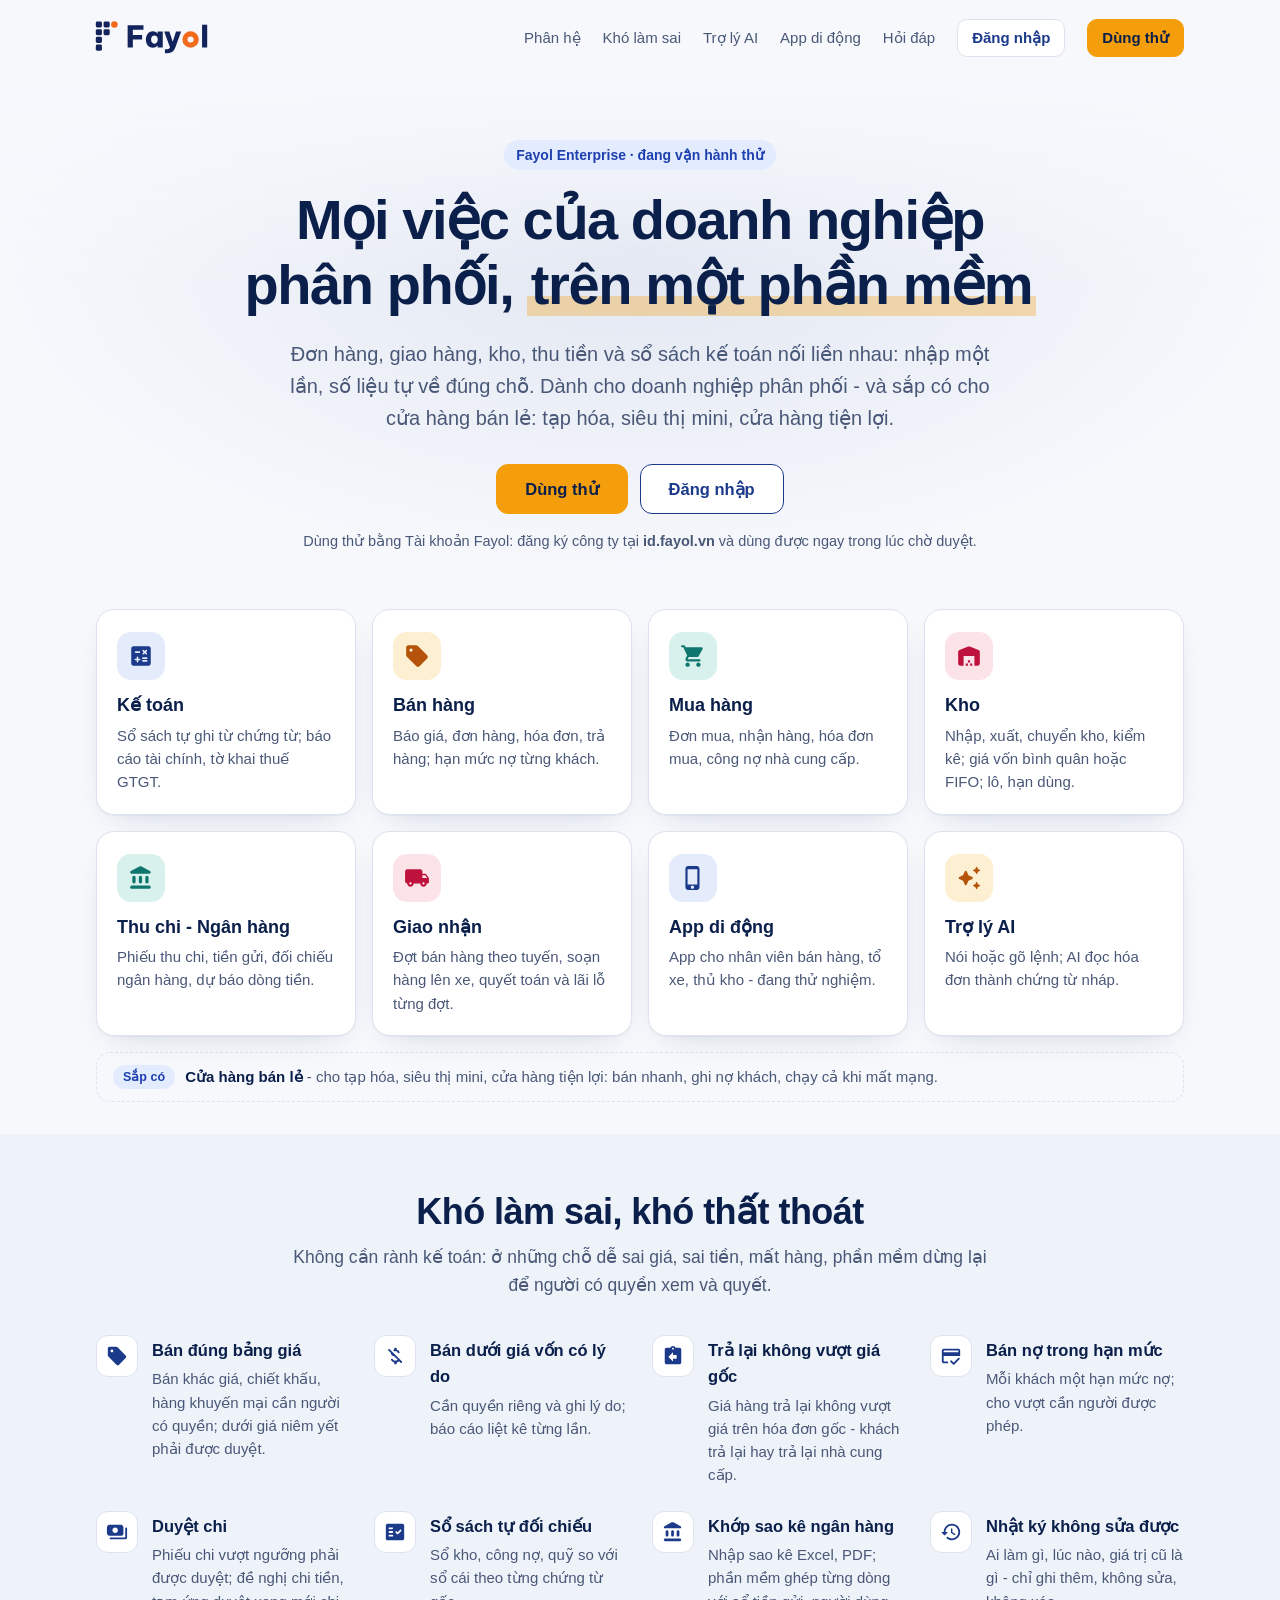
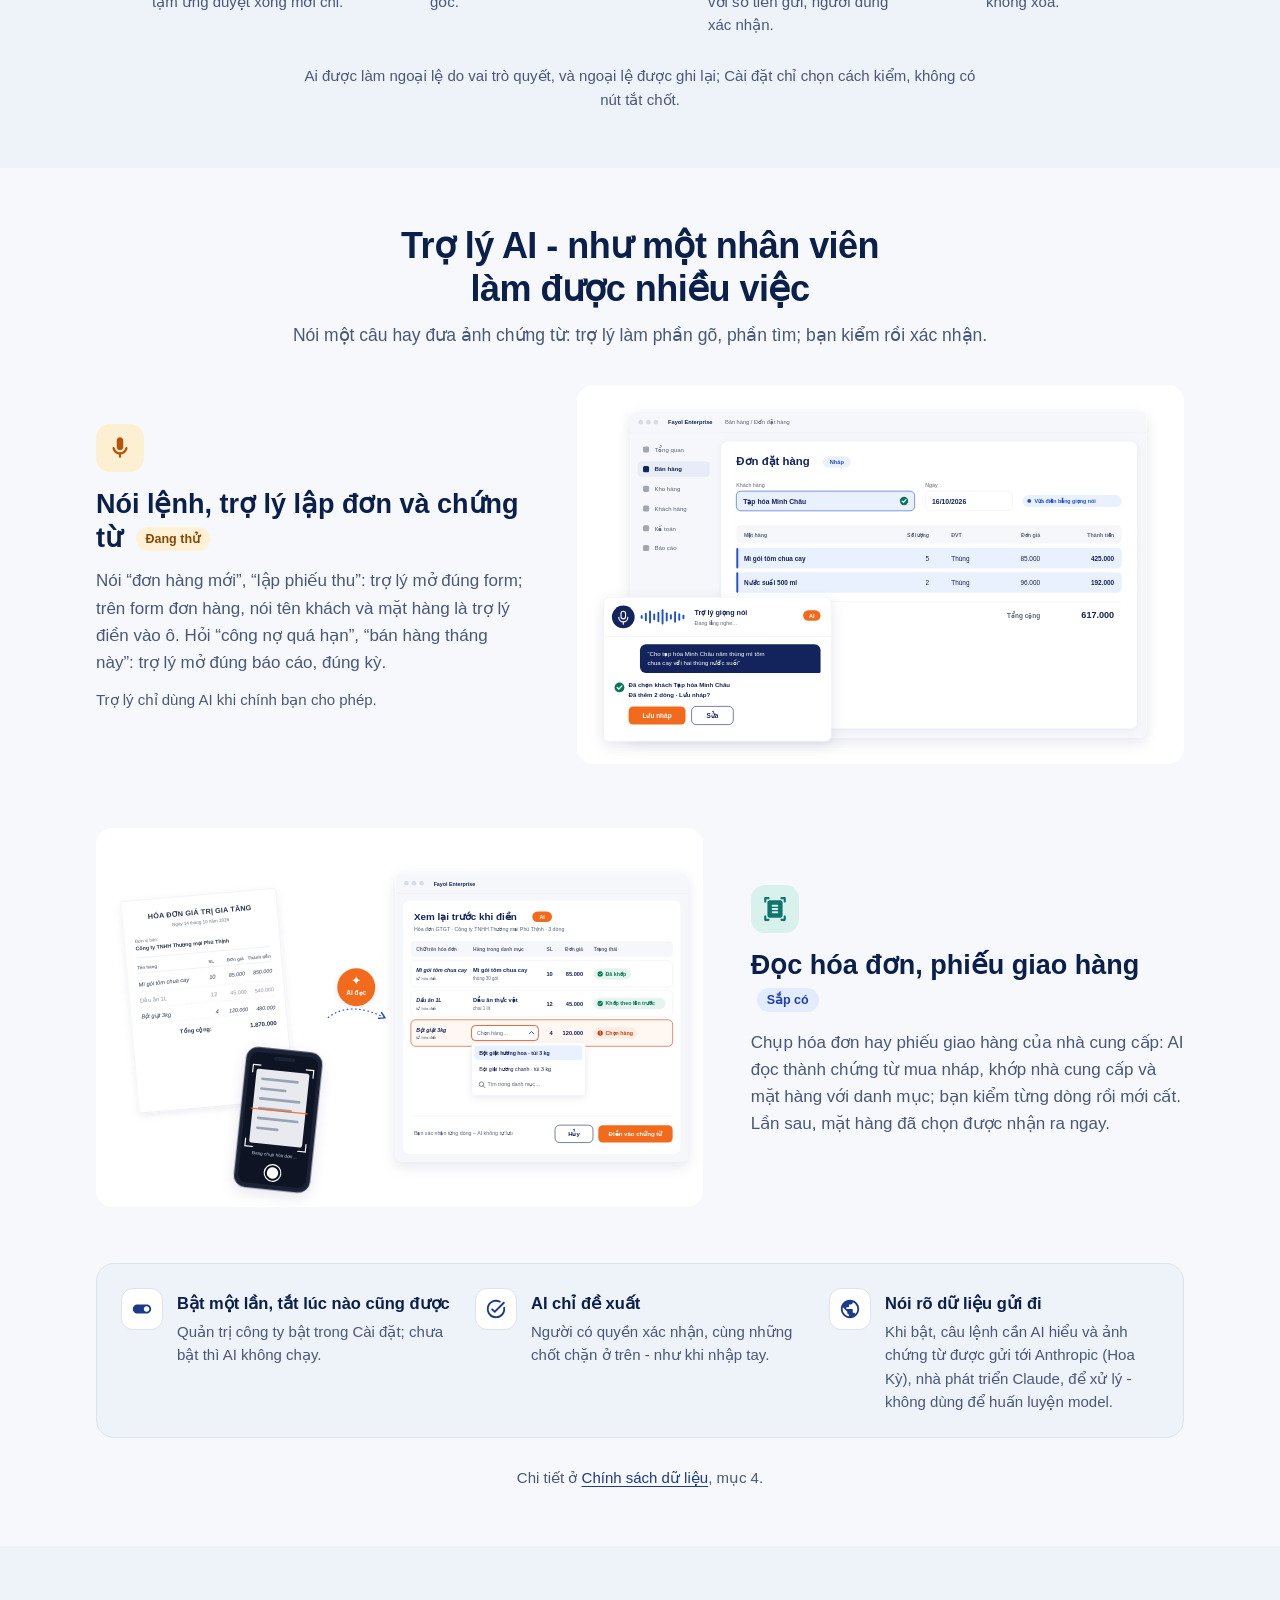
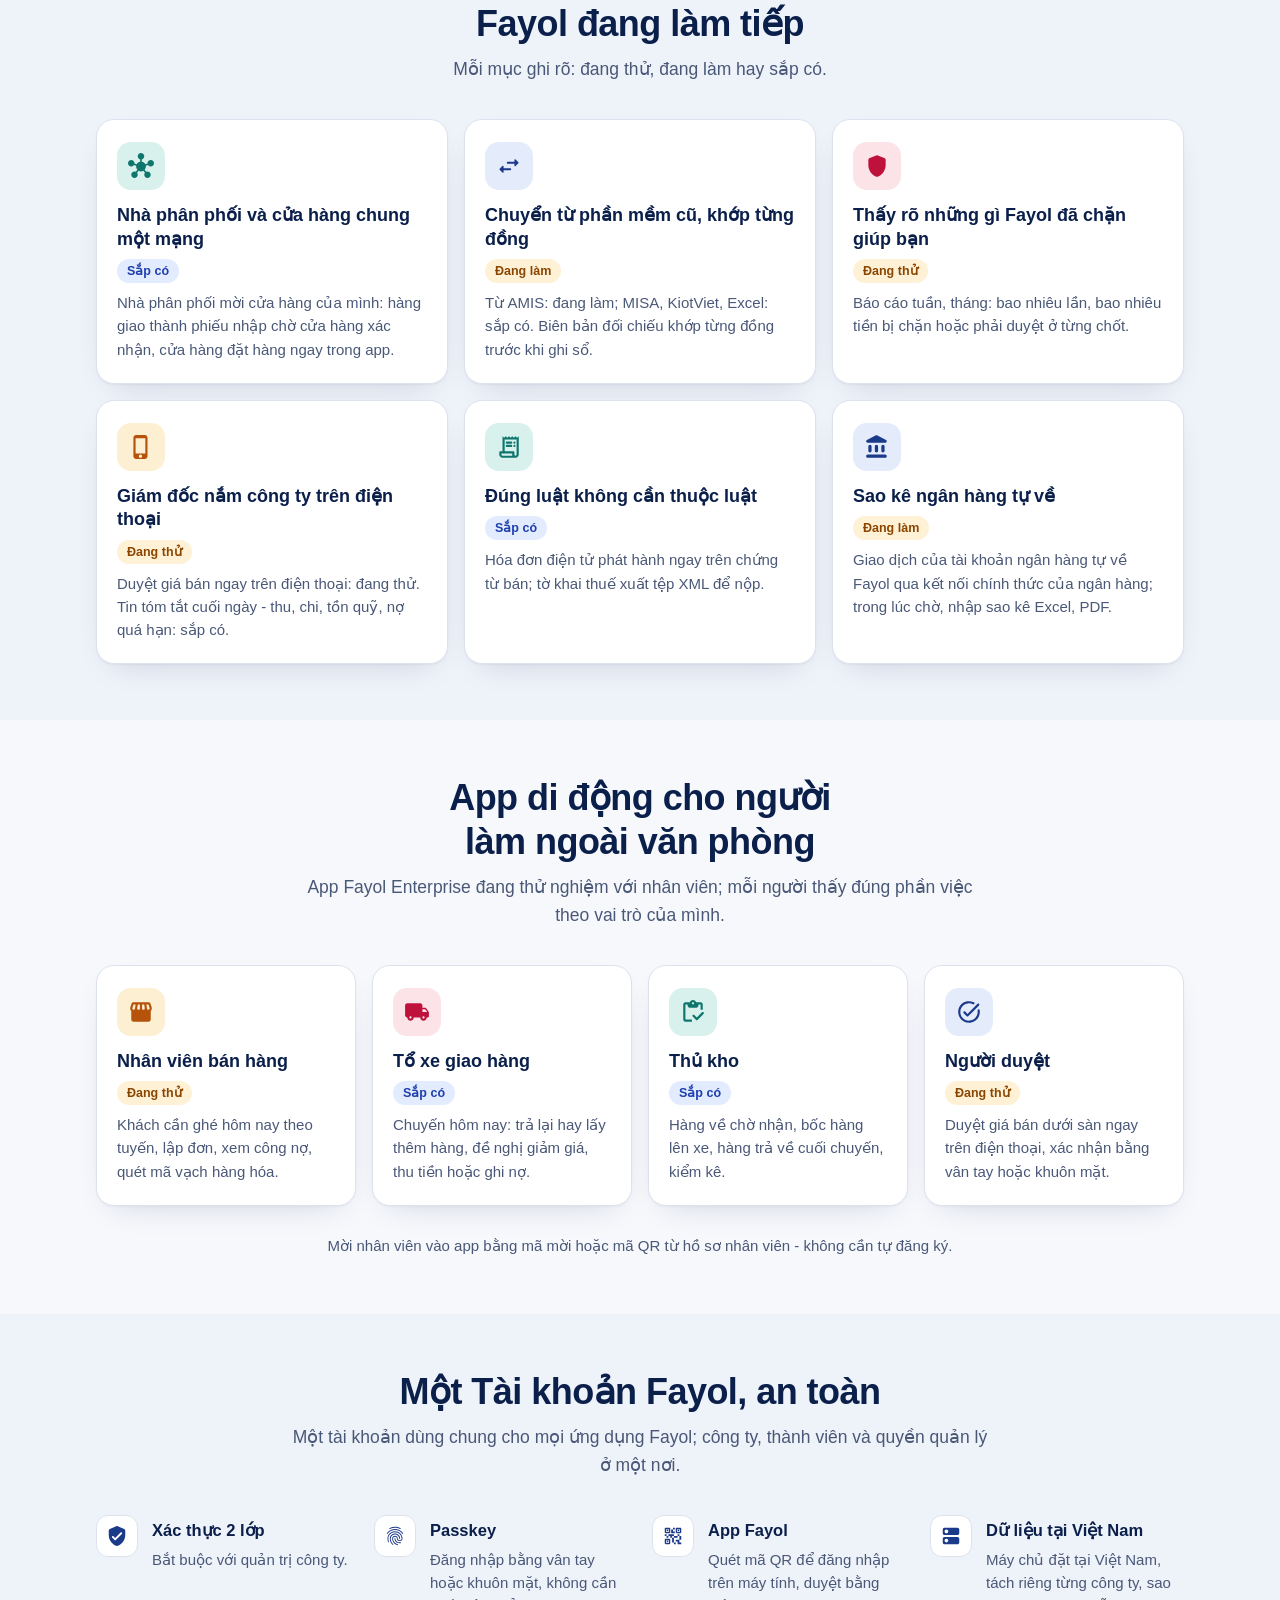
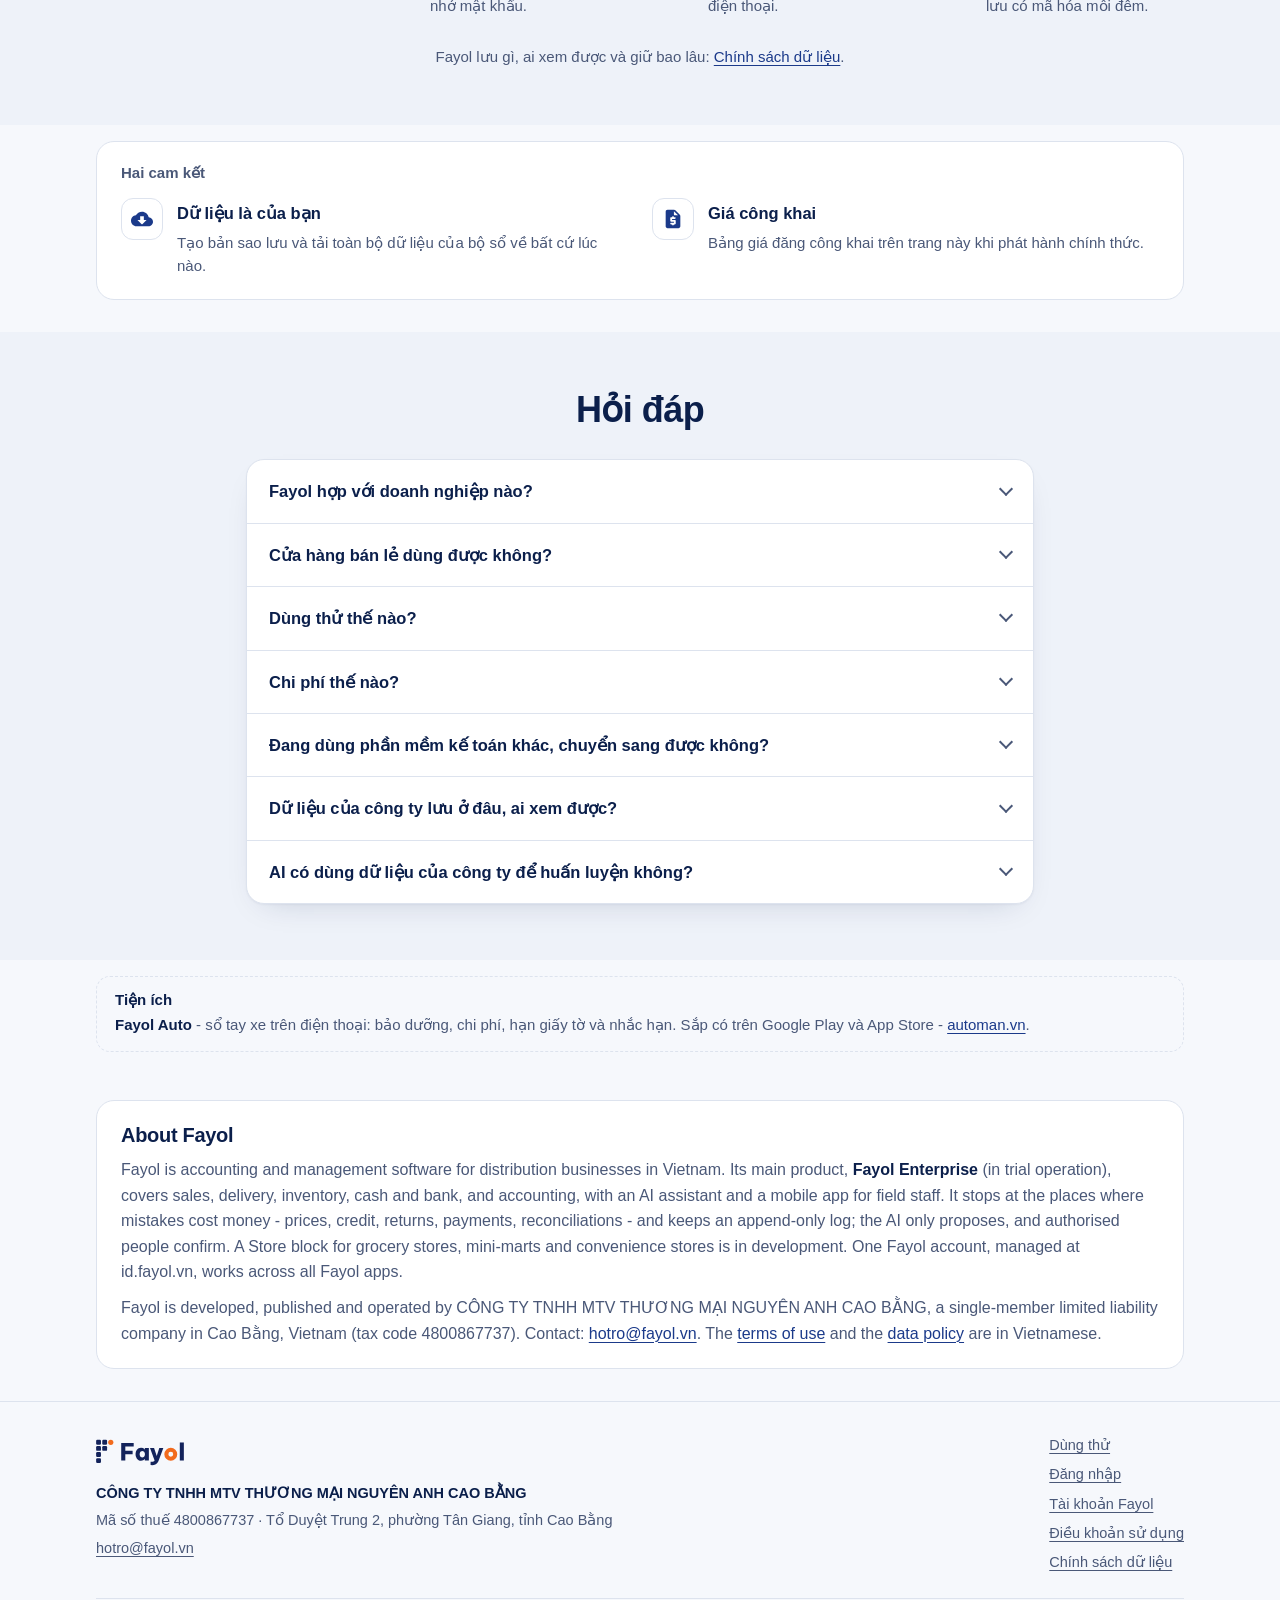
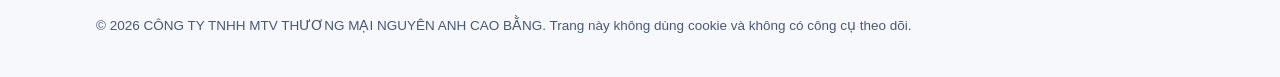
==== commit c4d388c6: "Website: status labels brought up to date - the assistant is in trial, AI document reading and e-inv" ====
--- a/index.html
+++ b/index.html
@@ -119,12 +119,12 @@
             <div class="feature">
                 <div class="feature-text">
                     <span class="feature-ic hue-3" aria-hidden="true"><svg viewBox="0 0 24 24" focusable="false"><path d="M12 14c1.66 0 3-1.34 3-3V5c0-1.66-1.34-3-3-3S9 3.34 9 5v6c0 1.66 1.34 3 3 3zm5.91-3c-.49 0-.9.36-.98.85C16.52 14.2 14.47 16 12 16s-4.52-1.8-4.93-4.15c-.08-.49-.49-.85-.98-.85-.61 0-1.09.54-1 1.14.49 3 2.89 5.35 5.91 5.78V20c0 .55.45 1 1 1s1-.45 1-1v-2.08c3.02-.43 5.42-2.78 5.91-5.78.1-.6-.39-1.14-1-1.14z"/></svg></span>
-                    <h3>Nói lệnh, trợ lý lập đơn và chứng từ</h3>
+                    <h3>Nói lệnh, trợ lý lập đơn và chứng từ <span class="chip chip-beta">Đang thử</span></h3>
                     <p>
                         Nói “đơn hàng mới”, “lập phiếu thu”: trợ lý mở đúng form; trên form đơn hàng, nói tên khách và mặt hàng là trợ lý điền vào ô.
                         Hỏi “công nợ quá hạn”, “bán hàng tháng này”: trợ lý mở đúng báo cáo, đúng kỳ.
                     </p>
-                    <p class="feature-note">Câu trợ lý chưa hiểu mới được hỏi AI - và chỉ khi chính bạn cho phép.</p>
+                    <p class="feature-note">Trợ lý chỉ dùng AI khi chính bạn cho phép.</p>
                 </div>
                 <figure class="shot">
                     <picture>
@@ -137,7 +137,7 @@
             <div class="feature feature-flip">
                 <div class="feature-text">
                     <span class="feature-ic hue-2" aria-hidden="true"><svg viewBox="0 0 24 24" focusable="false"><path d="M3,6C2.45,6,2,5.55,2,5V2c0-0.55,0.45-1,1-1h3c0.55,0,1,0.45,1,1S6.55,3,6,3H4v2C4,5.55,3.55,6,3,6z M17,2 c0,0.55,0.45,1,1,1h2v2c0,0.55,0.45,1,1,1s1-0.45,1-1V2c0-0.55-0.45-1-1-1h-3C17.45,1,17,1.45,17,2z M3,18c-0.55,0-1,0.45-1,1v3 c0,0.55,0.45,1,1,1h3c0.55,0,1-0.45,1-1c0-0.55-0.45-1-1-1H4v-2C4,18.45,3.55,18,3,18z M17,22c0,0.55,0.45,1,1,1h3 c0.55,0,1-0.45,1-1v-3c0-0.55-0.45-1-1-1s-1,0.45-1,1v2h-2C17.45,21,17,21.45,17,22z M19,18c0,1.1-0.9,2-2,2H7c-1.1,0-2-0.9-2-2V6 c0-1.1,0.9-2,2-2h10c1.1,0,2,0.9,2,2V18z M9,9c0,0.55,0.45,1,1,1h4c0.55,0,1-0.45,1-1c0-0.55-0.45-1-1-1h-4C9.45,8,9,8.45,9,9z M9,12c0,0.55,0.45,1,1,1h4c0.55,0,1-0.45,1-1c0-0.55-0.45-1-1-1h-4C9.45,11,9,11.45,9,12z M9,15c0,0.55,0.45,1,1,1h4 c0.55,0,1-0.45,1-1c0-0.55-0.45-1-1-1h-4C9.45,14,9,14.45,9,15z"/></svg></span>
-                    <h3>Đọc hóa đơn, phiếu giao hàng</h3>
+                    <h3>Đọc hóa đơn, phiếu giao hàng <span class="chip chip-soon">Sắp có</span></h3>
                     <p>
                         Chụp hóa đơn hay phiếu giao hàng của nhà cung cấp: AI đọc thành chứng từ mua nháp, khớp nhà cung cấp và mặt hàng với danh mục;
                         bạn kiểm từng dòng rồi mới cất. Lần sau, mặt hàng đã chọn được nhận ra ngay.
@@ -154,9 +154,9 @@
             <ul class="trust trust-3 ai-terms" role="list">
                 <li><span class="trust-ic" aria-hidden="true"><svg viewBox="0 0 24 24" focusable="false"><path d="M0 0h24v24H0z" fill="none"/><path d="M17 7H7c-2.76 0-5 2.24-5 5s2.24 5 5 5h10c2.76 0 5-2.24 5-5s-2.24-5-5-5zm0 8c-1.66 0-3-1.34-3-3s1.34-3 3-3 3 1.34 3 3-1.34 3-3 3z"/></svg></span><div><h3>Bật một lần, tắt lúc nào cũng được</h3><p>Quản trị công ty bật trong Cài đặt; chưa bật thì AI không chạy.</p></div></li>
                 <li><span class="trust-ic" aria-hidden="true"><svg viewBox="0 0 24 24" focusable="false"><path d="M21.29,5.89l-10,10c-0.39,0.39-1.02,0.39-1.41,0l-2.83-2.83c-0.39-0.39-0.39-1.02,0-1.41l0,0c0.39-0.39,1.02-0.39,1.41,0 l2.12,2.12l9.29-9.29c0.39-0.39,1.02-0.39,1.41,0l0,0C21.68,4.87,21.68,5.5,21.29,5.89z M15.77,2.74c-1.69-0.69-3.61-0.93-5.61-0.57 C6.09,2.9,2.84,6.18,2.15,10.25C1.01,17,6.63,22.78,13.34,21.91c3.96-0.51,7.28-3.46,8.32-7.31c0.4-1.47,0.44-2.89,0.21-4.22 c-0.13-0.8-1.12-1.11-1.7-0.54v0c-0.23,0.23-0.33,0.57-0.27,0.89c0.22,1.33,0.12,2.75-0.52,4.26c-1.16,2.71-3.68,4.7-6.61,4.97 c-5.1,0.47-9.33-3.85-8.7-8.98c0.43-3.54,3.28-6.42,6.81-6.91c1.73-0.24,3.37,0.09,4.77,0.81c0.39,0.2,0.86,0.13,1.17-0.18l0,0 c0.48-0.48,0.36-1.29-0.24-1.6C16.31,2.98,16.04,2.85,15.77,2.74z"/></svg></span><div><h3>AI chỉ đề xuất</h3><p>Người có quyền xác nhận, cùng những chốt chặn ở trên - như khi nhập tay.</p></div></li>
-                <li><span class="trust-ic" aria-hidden="true"><svg viewBox="0 0 24 24" focusable="false"><path d="M0 0h24v24H0V0z" fill="none"/><path d="M12 2C6.48 2 2 6.48 2 12s4.48 10 10 10 10-4.48 10-10S17.52 2 12 2zm-1 17.93c-3.95-.49-7-3.85-7-7.93 0-.62.08-1.21.21-1.79L9 15v1c0 1.1.9 2 2 2v1.93zm6.9-2.54c-.26-.81-1-1.39-1.9-1.39h-1v-3c0-.55-.45-1-1-1H8v-2h2c.55 0 1-.45 1-1V7h2c1.1 0 2-.9 2-2v-.41c2.93 1.19 5 4.06 5 7.41 0 2.08-.8 3.97-2.1 5.39z"/></svg></span><div><h3>Nói rõ dữ liệu gửi đi</h3><p>Khi bật, ảnh chứng từ và câu lệnh trợ lý chưa hiểu được gửi tới Anthropic (Hoa Kỳ), nhà phát triển Claude, để xử lý - không dùng để huấn luyện model.</p></div></li>
-            </ul>
-            <p class="section-foot">Chi tiết ở <a href="https://id.fayol.vn/Home/Privacy">Chính sách dữ liệu</a>, mục 4.</p>
+                <li><span class="trust-ic" aria-hidden="true"><svg viewBox="0 0 24 24" focusable="false"><path d="M0 0h24v24H0V0z" fill="none"/><path d="M12 2C6.48 2 2 6.48 2 12s4.48 10 10 10 10-4.48 10-10S17.52 2 12 2zm-1 17.93c-3.95-.49-7-3.85-7-7.93 0-.62.08-1.21.21-1.79L9 15v1c0 1.1.9 2 2 2v1.93zm6.9-2.54c-.26-.81-1-1.39-1.9-1.39h-1v-3c0-.55-.45-1-1-1H8v-2h2c.55 0 1-.45 1-1V7h2c1.1 0 2-.9 2-2v-.41c2.93 1.19 5 4.06 5 7.41 0 2.08-.8 3.97-2.1 5.39z"/></svg></span><div><h3>Nói rõ dữ liệu gửi đi</h3><p>Khi bật, câu lệnh cần AI hiểu và ảnh chứng từ được gửi tới Anthropic (Hoa Kỳ), nhà phát triển Claude, để xử lý - không dùng để huấn luyện model.</p></div></li>
+            </ul>
+            <p class="section-foot">Chi tiết ở <a href="https://id.fayol.vn/Home/Privacy#tu-dong">Chính sách dữ liệu</a>, mục 4.</p>
         </div>
     </section>
 
@@ -170,9 +170,10 @@
             <ul class="cards cards-3" role="list">
                 <li class="card"><span class="card-ic hue-2" aria-hidden="true"><svg viewBox="0 0 24 24" focusable="false"><rect fill="none" height="24" width="24"/><path d="M8.4,18.2C8.78,18.7,9,19.32,9,20c0,1.66-1.34,3-3,3s-3-1.34-3-3s1.34-3,3-3c0.44,0,0.85,0.09,1.23,0.26l1.41-1.77 c-0.92-1.03-1.29-2.39-1.09-3.69l-2.03-0.68C4.98,11.95,4.06,12.5,3,12.5c-1.66,0-3-1.34-3-3s1.34-3,3-3s3,1.34,3,3 c0,0.07,0,0.14-0.01,0.21l2.03,0.68c0.64-1.21,1.82-2.09,3.22-2.32l0-2.16C9.96,5.57,9,4.4,9,3c0-1.66,1.34-3,3-3s3,1.34,3,3 c0,1.4-0.96,2.57-2.25,2.91v2.16c1.4,0.23,2.58,1.11,3.22,2.32l2.03-0.68C18,9.64,18,9.57,18,9.5c0-1.66,1.34-3,3-3s3,1.34,3,3 s-1.34,3-3,3c-1.06,0-1.98-0.55-2.52-1.37l-2.03,0.68c0.2,1.29-0.16,2.65-1.09,3.69l1.41,1.77C17.15,17.09,17.56,17,18,17 c1.66,0,3,1.34,3,3s-1.34,3-3,3s-3-1.34-3-3c0-0.68,0.22-1.3,0.6-1.8l-1.41-1.77c-1.35,0.75-3.01,0.76-4.37,0L8.4,18.2z"/></svg></span><h3>Nhà phân phối và cửa hàng chung một mạng</h3><span class="chip chip-soon">Sắp có</span><p>Nhà phân phối mời cửa hàng của mình: hàng giao thành phiếu nhập chờ cửa hàng xác nhận, cửa hàng đặt hàng ngay trong app.</p></li>
                 <li class="card"><span class="card-ic hue-1" aria-hidden="true"><svg viewBox="0 0 24 24" focusable="false"><path d="M0 0h24v24H0V0z" fill="none"/><path d="M6.14 11.86l-2.78 2.79c-.19.2-.19.51 0 .71l2.78 2.79c.31.32.85.09.85-.35V16H13c.55 0 1-.45 1-1s-.45-1-1-1H6.99v-1.79c0-.45-.54-.67-.85-.35zm14.51-3.21l-2.78-2.79c-.31-.32-.85-.09-.85.35V8H11c-.55 0-1 .45-1 1s.45 1 1 1h6.01v1.79c0 .45.54.67.85.35l2.78-2.79c.2-.19.2-.51.01-.7z"/></svg></span><h3>Chuyển từ phần mềm cũ, khớp từng đồng</h3><span class="chip chip-beta">Đang làm</span><p>Từ AMIS: đang làm; MISA, KiotViet, Excel: sắp có. Biên bản đối chiếu khớp từng đồng trước khi ghi sổ.</p></li>
-                <li class="card"><span class="card-ic hue-4" aria-hidden="true"><svg viewBox="0 0 24 24" focusable="false"><g><g><path d="M11.3,2.26l-6,2.25C4.52,4.81,4,5.55,4,6.39v4.7c0,4.83,3.13,9.37,7.43,10.75c0.37,0.12,0.77,0.12,1.14,0 c4.3-1.38,7.43-5.91,7.43-10.75v-4.7c0-0.83-0.52-1.58-1.3-1.87l-6-2.25C12.25,2.09,11.75,2.09,11.3,2.26z"/></g></g></svg></span><h3>Thấy rõ những gì Fayol đã chặn giúp bạn</h3><span class="chip chip-soon">Sắp có</span><p>Báo cáo tuần, tháng: bao nhiêu lần, bao nhiêu tiền bị chặn hoặc phải duyệt ở từng chốt.</p></li>
+                <li class="card"><span class="card-ic hue-4" aria-hidden="true"><svg viewBox="0 0 24 24" focusable="false"><g><g><path d="M11.3,2.26l-6,2.25C4.52,4.81,4,5.55,4,6.39v4.7c0,4.83,3.13,9.37,7.43,10.75c0.37,0.12,0.77,0.12,1.14,0 c4.3-1.38,7.43-5.91,7.43-10.75v-4.7c0-0.83-0.52-1.58-1.3-1.87l-6-2.25C12.25,2.09,11.75,2.09,11.3,2.26z"/></g></g></svg></span><h3>Thấy rõ những gì Fayol đã chặn giúp bạn</h3><span class="chip chip-beta">Đang thử</span><p>Báo cáo tuần, tháng: bao nhiêu lần, bao nhiêu tiền bị chặn hoặc phải duyệt ở từng chốt.</p></li>
                 <li class="card"><span class="card-ic hue-3" aria-hidden="true"><svg viewBox="0 0 24 24" focusable="false"><path d="M15.5 1h-8C6.12 1 5 2.12 5 3.5v17C5 21.88 6.12 23 7.5 23h8c1.38 0 2.5-1.12 2.5-2.5v-17C18 2.12 16.88 1 15.5 1zm-4 21c-.83 0-1.5-.67-1.5-1.5s.67-1.5 1.5-1.5 1.5.67 1.5 1.5-.67 1.5-1.5 1.5zm4.5-4H7V4h9v14z"/></svg></span><h3>Giám đốc nắm công ty trên điện thoại</h3><span class="chip chip-beta">Đang thử</span><p>Duyệt giá bán ngay trên điện thoại: đang thử. Tin tóm tắt cuối ngày - thu, chi, tồn quỹ, nợ quá hạn: sắp có.</p></li>
-                <li class="card"><span class="card-ic hue-2" aria-hidden="true"><svg viewBox="0 0 24 24" focusable="false"><g><path d="M14,9h-4C9.45,9,9,8.55,9,8v0c0-0.55,0.45-1,1-1h4c0.55,0,1,0.45,1,1v0C15,8.55,14.55,9,14,9z"/><path d="M14,12h-4c-0.55,0-1-0.45-1-1v0c0-0.55,0.45-1,1-1h4c0.55,0,1,0.45,1,1v0C15,11.55,14.55,12,14,12z"/><path d="M19.5,3.5L18,2l-1.5,1.5L15,2l-1.5,1.5L12,2l-1.5,1.5L9,2L7.5,3.5L6,2v14H4c-0.55,0-1,0.45-1,1v2c0,1.66,1.34,3,3,3h12 c1.66,0,3-1.34,3-3V2L19.5,3.5z M15,20H6c-0.55,0-1-0.45-1-1v-1h3h4h3V20z M19,19c0,0.55-0.45,1-1,1s-1-0.45-1-1v-2 c0-0.55-0.45-1-1-1h-2h-2H8V5h11V19z"/><circle cx="17" cy="8" r="1"/><circle cx="17" cy="11" r="1"/></g></svg></span><h3>Đúng luật không cần thuộc luật</h3><span class="chip chip-soon">Sắp có</span><p>Hóa đơn điện tử VNPT phát hành ngay trên chứng từ bán; tờ khai thuế xuất tệp XML để nộp.</p></li>
+                <li class="card"><span class="card-ic hue-2" aria-hidden="true"><svg viewBox="0 0 24 24" focusable="false"><g><path d="M14,9h-4C9.45,9,9,8.55,9,8v0c0-0.55,0.45-1,1-1h4c0.55,0,1,0.45,1,1v0C15,8.55,14.55,9,14,9z"/><path d="M14,12h-4c-0.55,0-1-0.45-1-1v0c0-0.55,0.45-1,1-1h4c0.55,0,1,0.45,1,1v0C15,11.55,14.55,12,14,12z"/><path d="M19.5,3.5L18,2l-1.5,1.5L15,2l-1.5,1.5L12,2l-1.5,1.5L9,2L7.5,3.5L6,2v14H4c-0.55,0-1,0.45-1,1v2c0,1.66,1.34,3,3,3h12 c1.66,0,3-1.34,3-3V2L19.5,3.5z M15,20H6c-0.55,0-1-0.45-1-1v-1h3h4h3V20z M19,19c0,0.55-0.45,1-1,1s-1-0.45-1-1v-2 c0-0.55-0.45-1-1-1h-2h-2H8V5h11V19z"/><circle cx="17" cy="8" r="1"/><circle cx="17" cy="11" r="1"/></g></svg></span><h3>Đúng luật không cần thuộc luật</h3><span class="chip chip-soon">Sắp có</span><p>Hóa đơn điện tử phát hành ngay trên chứng từ bán; tờ khai thuế xuất tệp XML để nộp.</p></li>
+                <li class="card"><span class="card-ic hue-1" aria-hidden="true"><svg viewBox="0 0 24 24" focusable="false"><path d="M4 11.5v4c0 .83.67 1.5 1.5 1.5S7 16.33 7 15.5v-4c0-.83-.67-1.5-1.5-1.5S4 10.67 4 11.5zm6 0v4c0 .83.67 1.5 1.5 1.5s1.5-.67 1.5-1.5v-4c0-.83-.67-1.5-1.5-1.5s-1.5.67-1.5 1.5zM3.5 22h16c.83 0 1.5-.67 1.5-1.5s-.67-1.5-1.5-1.5h-16c-.83 0-1.5.67-1.5 1.5S2.67 22 3.5 22zM16 11.5v4c0 .83.67 1.5 1.5 1.5s1.5-.67 1.5-1.5v-4c0-.83-.67-1.5-1.5-1.5s-1.5.67-1.5 1.5zM10.57 1.49l-7.9 4.16c-.41.21-.67.64-.67 1.1C2 7.44 2.56 8 3.25 8h16.51C20.44 8 21 7.44 21 6.75c0-.46-.26-.89-.67-1.1l-7.9-4.16c-.58-.31-1.28-.31-1.86 0z"/></svg></span><h3>Sao kê ngân hàng tự về</h3><span class="chip chip-beta">Đang làm</span><p>Giao dịch của tài khoản ngân hàng tự về Fayol qua kết nối chính thức của ngân hàng; trong lúc chờ, nhập sao kê Excel, PDF.</p></li>
             </ul>
         </div>
     </section>
@@ -270,7 +271,7 @@
                     <summary>AI có dùng dữ liệu của công ty để huấn luyện không?</summary>
                     <p>
                         Không. AI chỉ chạy khi công ty bật; nhà cung cấp AI (Anthropic) không dùng dữ liệu gửi đi để huấn luyện model và tự xóa trong vòng
-                        30 ngày - chi tiết ở <a href="https://id.fayol.vn/Home/Privacy">Chính sách dữ liệu</a>, mục 4.
+                        30 ngày - chi tiết ở <a href="https://id.fayol.vn/Home/Privacy#tu-dong">Chính sách dữ liệu</a>, mục 4.
                     </p>
                 </details>
             </div>
--- a/style.css
+++ b/style.css
@@ -341,6 +341,7 @@
 .feature-flip .feature-text { order: 2; }
 .feature-ic { margin-bottom: 16px; }
 .feature h3 { font-size: clamp(22px, 0.8vw + 18px, 27px); line-height: 1.25; margin: 0 0 12px; }
+.feature h3 .chip { margin-left: 6px; vertical-align: 0.3em; }
 .feature p { color: var(--text-2); font-size: 17px; margin: 0 0 12px; }
 .feature .feature-note { font-size: 15px; }
 .shot { margin: 0; }
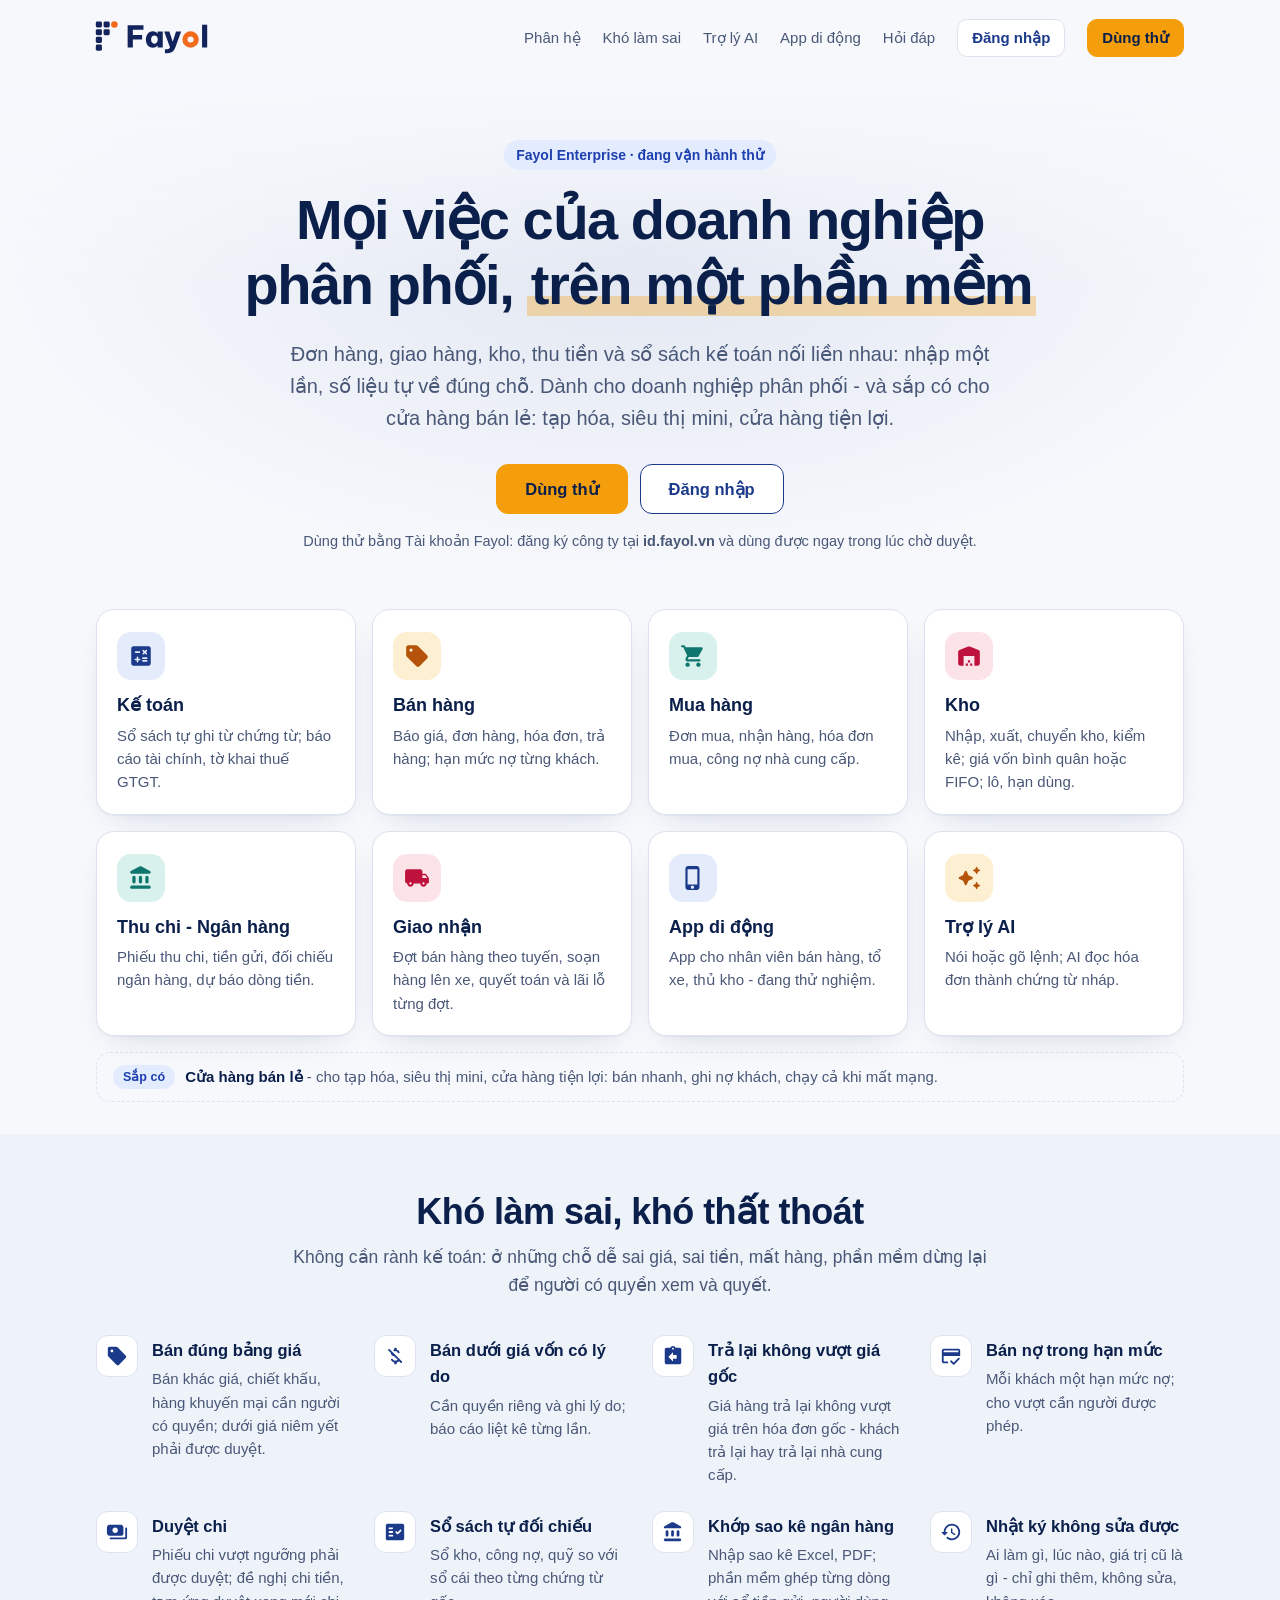
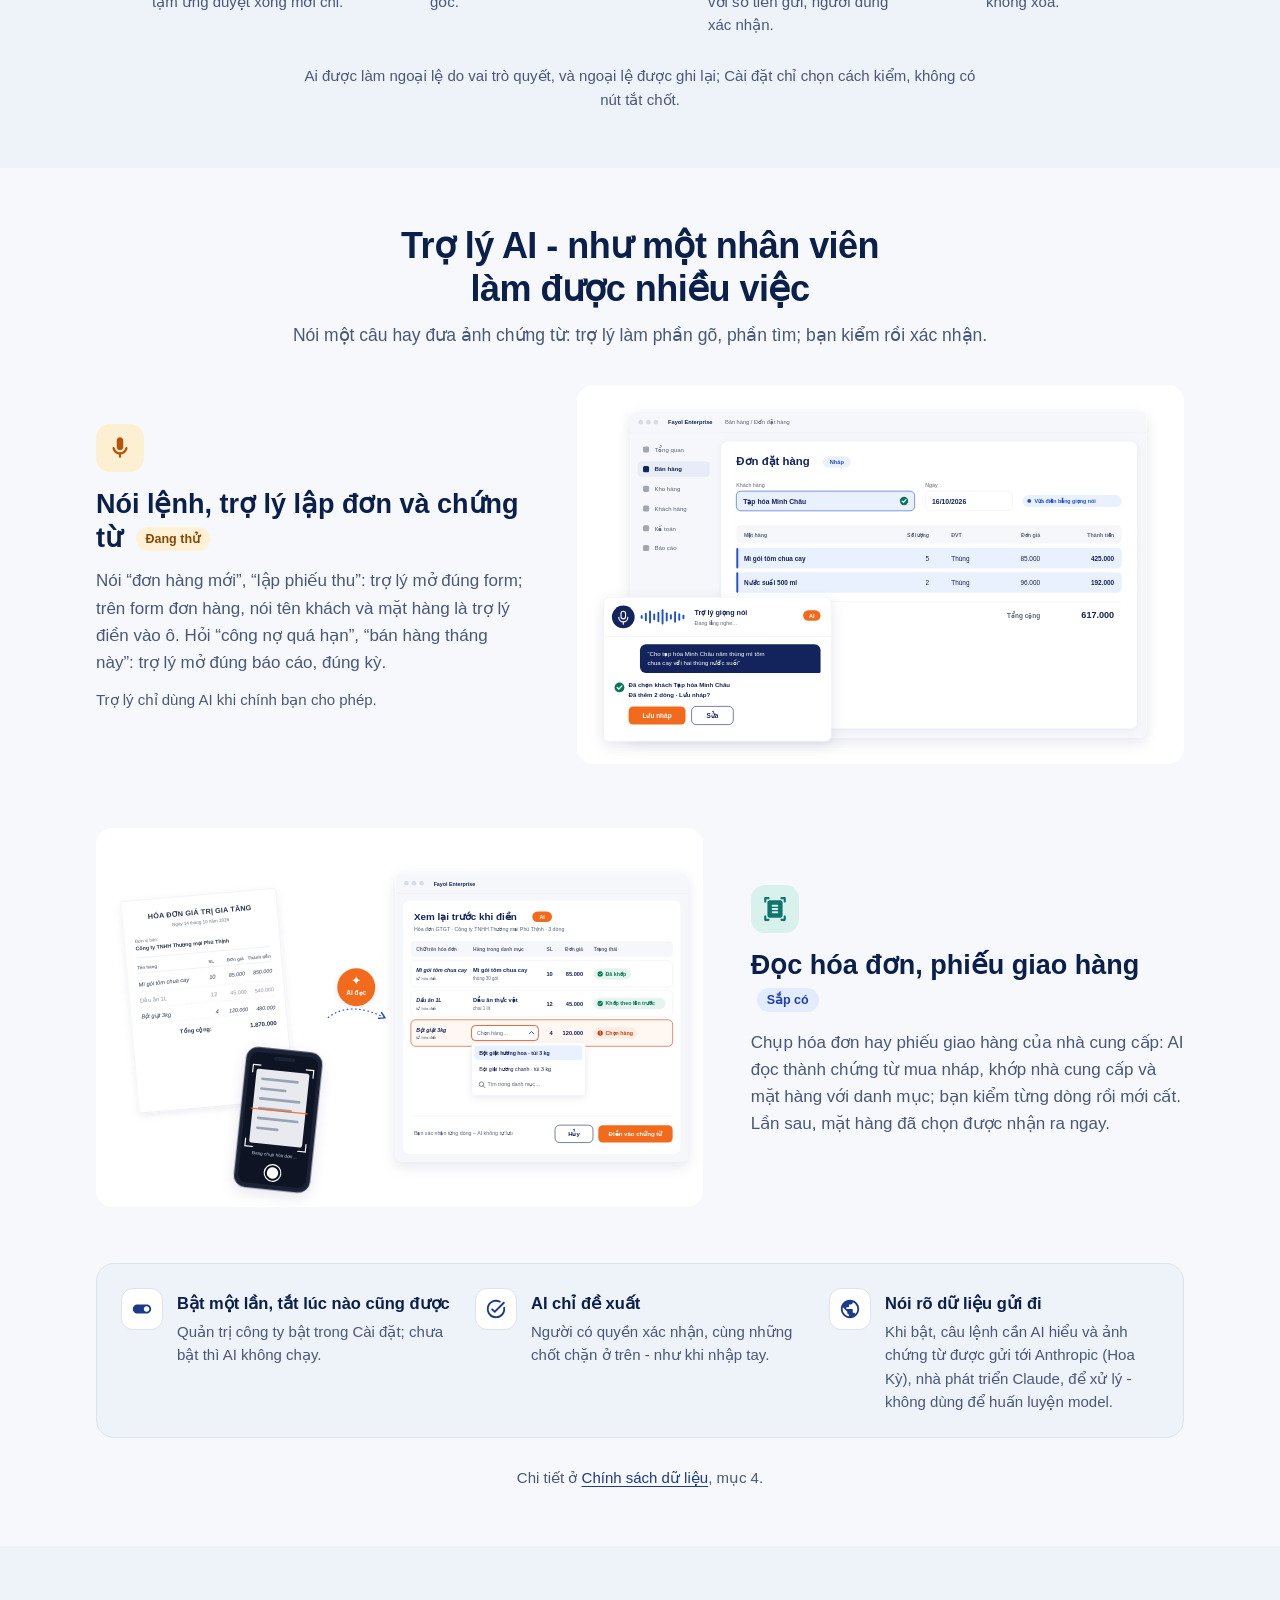
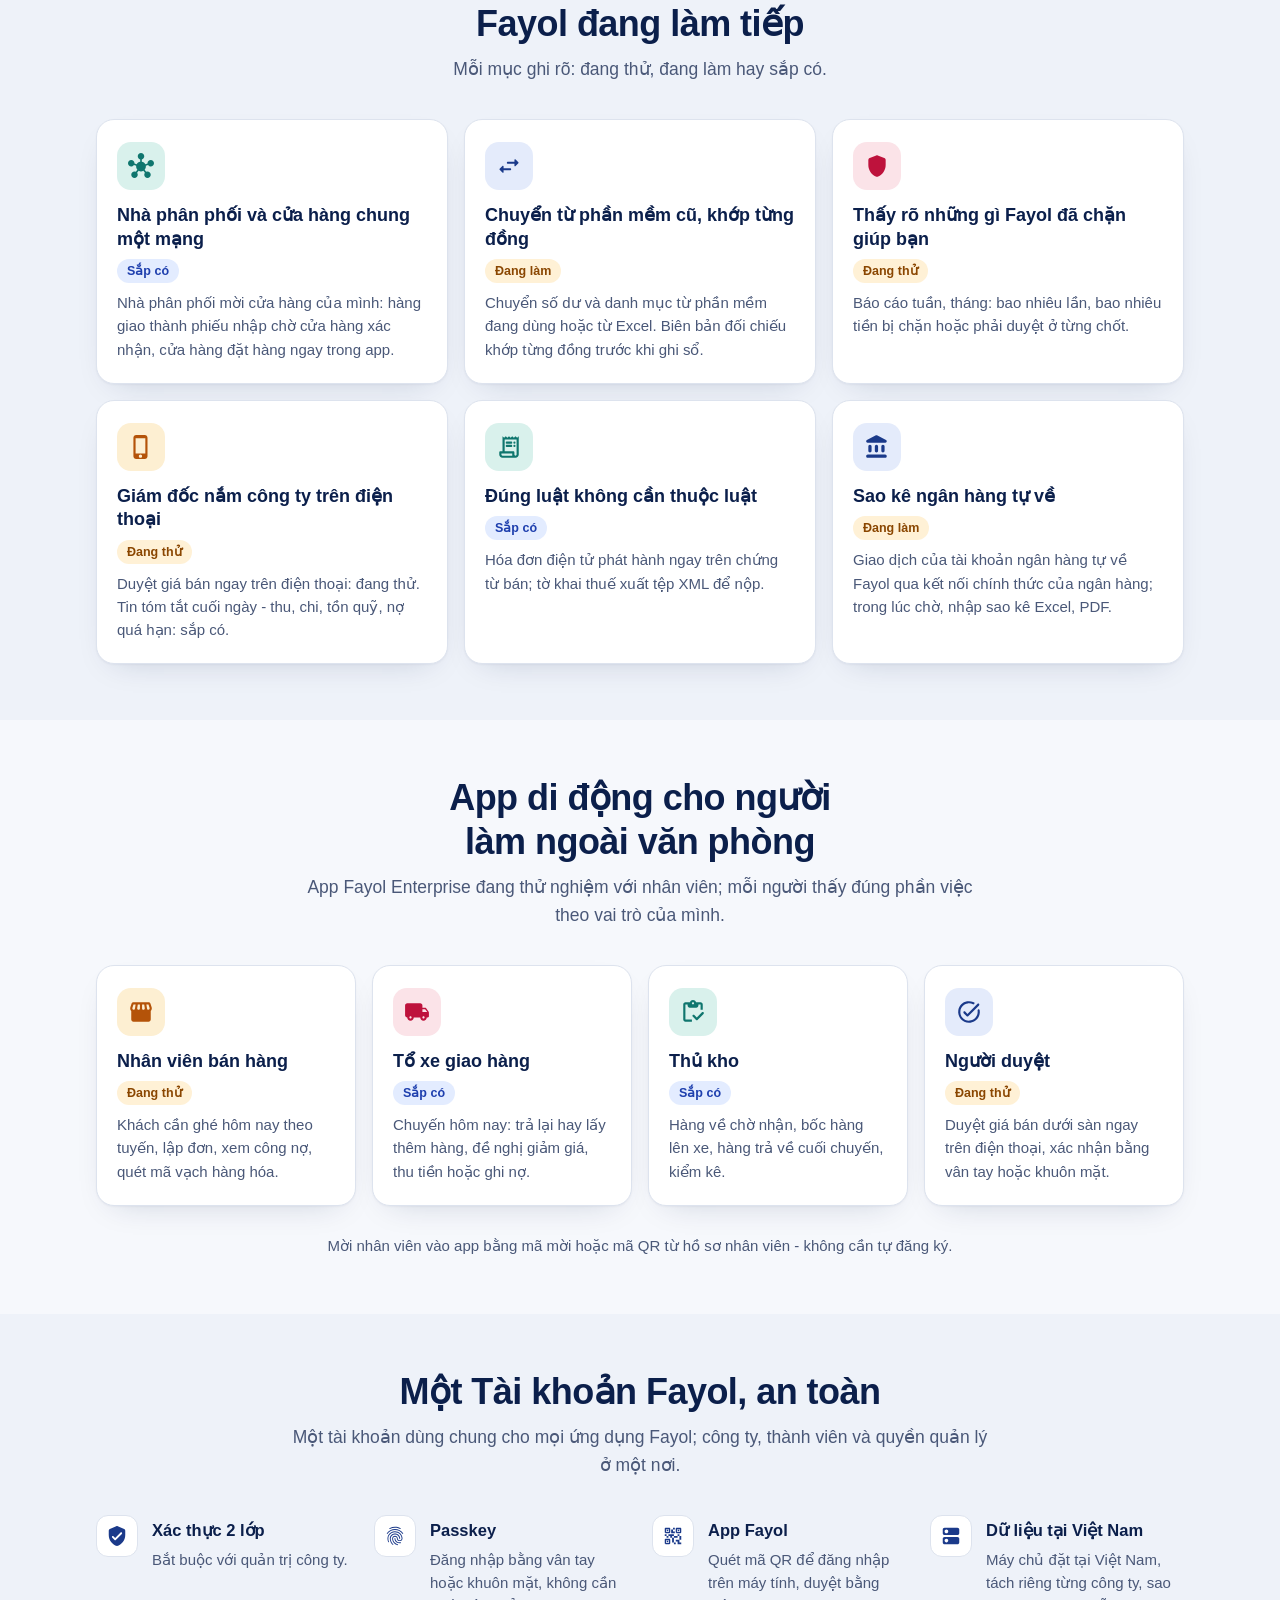
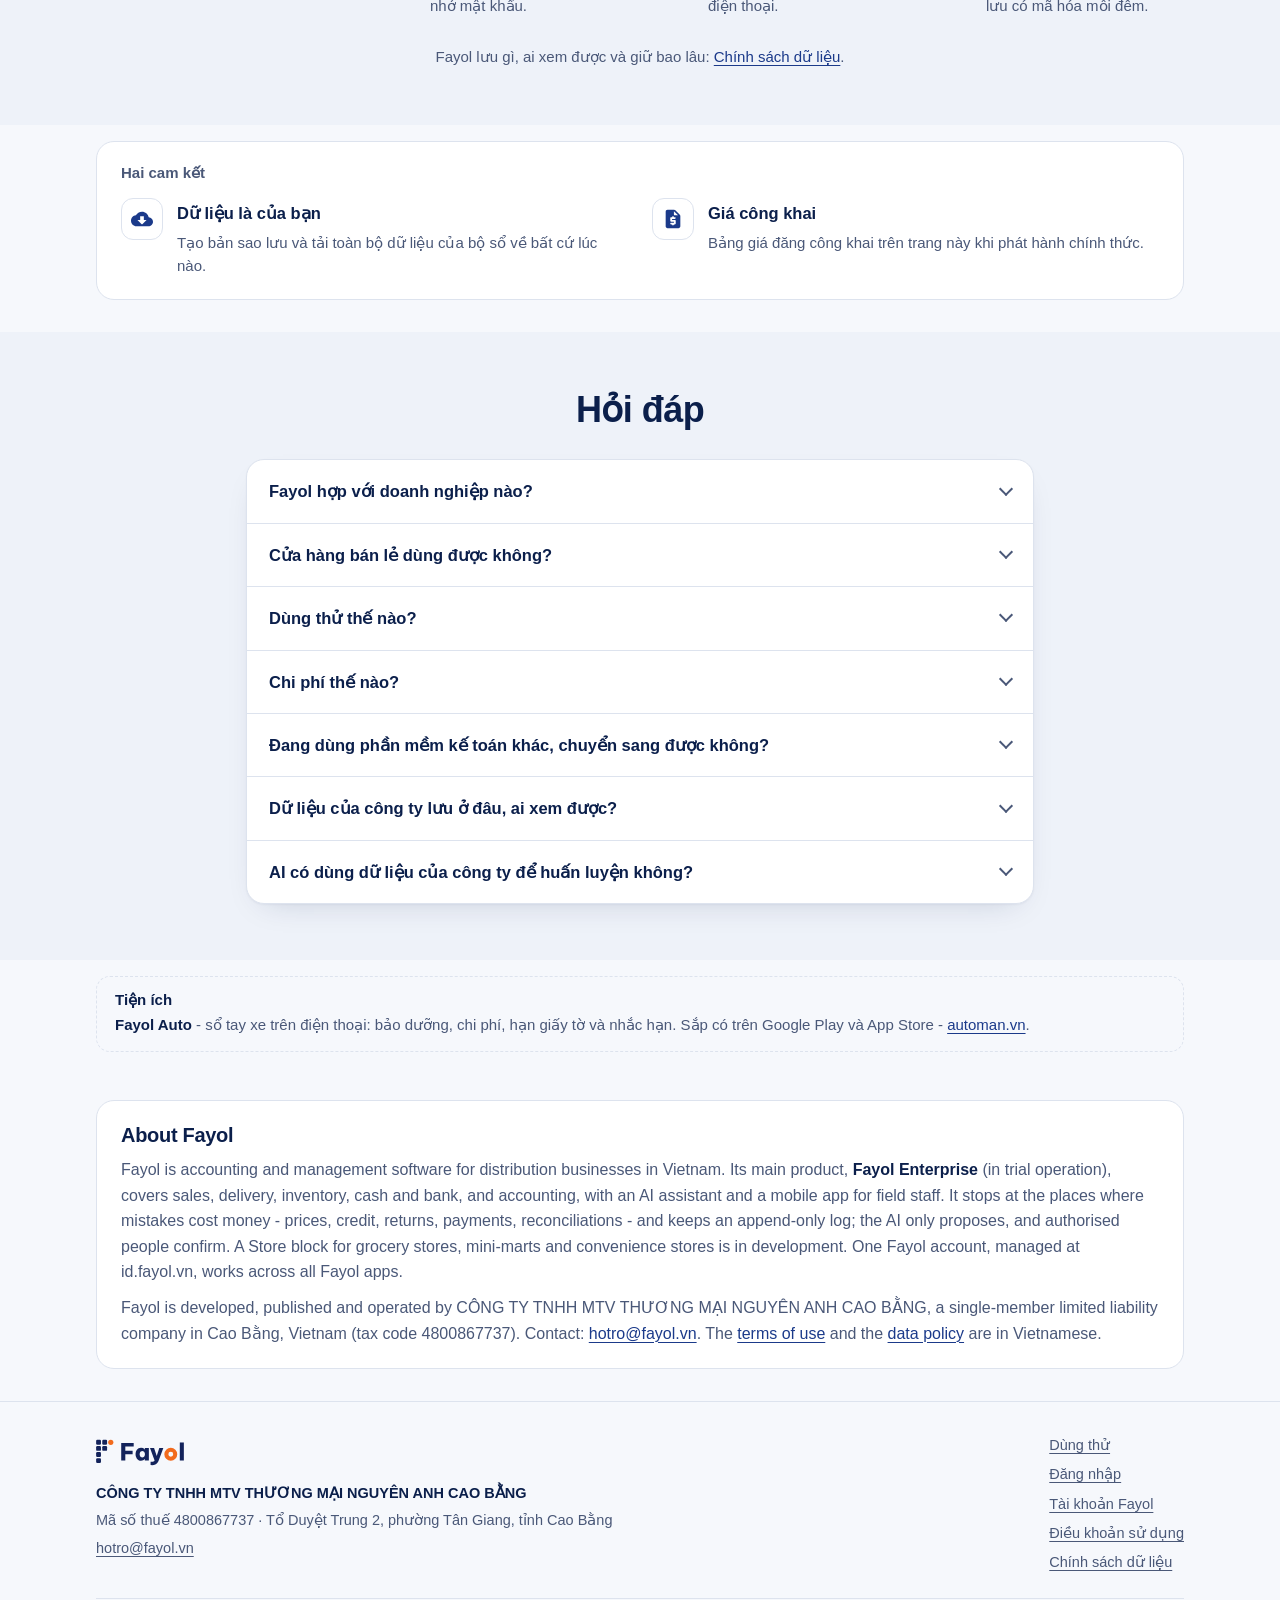
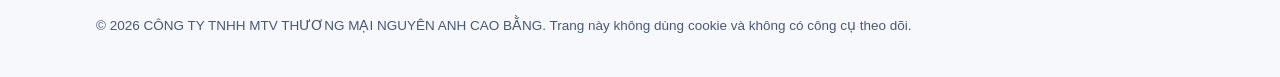
==== commit 82649229: "Website: home page - the data migration card and FAQ answer describe moving from the software a comp" ====
--- a/index.html
+++ b/index.html
@@ -169,7 +169,7 @@
             </div>
             <ul class="cards cards-3" role="list">
                 <li class="card"><span class="card-ic hue-2" aria-hidden="true"><svg viewBox="0 0 24 24" focusable="false"><rect fill="none" height="24" width="24"/><path d="M8.4,18.2C8.78,18.7,9,19.32,9,20c0,1.66-1.34,3-3,3s-3-1.34-3-3s1.34-3,3-3c0.44,0,0.85,0.09,1.23,0.26l1.41-1.77 c-0.92-1.03-1.29-2.39-1.09-3.69l-2.03-0.68C4.98,11.95,4.06,12.5,3,12.5c-1.66,0-3-1.34-3-3s1.34-3,3-3s3,1.34,3,3 c0,0.07,0,0.14-0.01,0.21l2.03,0.68c0.64-1.21,1.82-2.09,3.22-2.32l0-2.16C9.96,5.57,9,4.4,9,3c0-1.66,1.34-3,3-3s3,1.34,3,3 c0,1.4-0.96,2.57-2.25,2.91v2.16c1.4,0.23,2.58,1.11,3.22,2.32l2.03-0.68C18,9.64,18,9.57,18,9.5c0-1.66,1.34-3,3-3s3,1.34,3,3 s-1.34,3-3,3c-1.06,0-1.98-0.55-2.52-1.37l-2.03,0.68c0.2,1.29-0.16,2.65-1.09,3.69l1.41,1.77C17.15,17.09,17.56,17,18,17 c1.66,0,3,1.34,3,3s-1.34,3-3,3s-3-1.34-3-3c0-0.68,0.22-1.3,0.6-1.8l-1.41-1.77c-1.35,0.75-3.01,0.76-4.37,0L8.4,18.2z"/></svg></span><h3>Nhà phân phối và cửa hàng chung một mạng</h3><span class="chip chip-soon">Sắp có</span><p>Nhà phân phối mời cửa hàng của mình: hàng giao thành phiếu nhập chờ cửa hàng xác nhận, cửa hàng đặt hàng ngay trong app.</p></li>
-                <li class="card"><span class="card-ic hue-1" aria-hidden="true"><svg viewBox="0 0 24 24" focusable="false"><path d="M0 0h24v24H0V0z" fill="none"/><path d="M6.14 11.86l-2.78 2.79c-.19.2-.19.51 0 .71l2.78 2.79c.31.32.85.09.85-.35V16H13c.55 0 1-.45 1-1s-.45-1-1-1H6.99v-1.79c0-.45-.54-.67-.85-.35zm14.51-3.21l-2.78-2.79c-.31-.32-.85-.09-.85.35V8H11c-.55 0-1 .45-1 1s.45 1 1 1h6.01v1.79c0 .45.54.67.85.35l2.78-2.79c.2-.19.2-.51.01-.7z"/></svg></span><h3>Chuyển từ phần mềm cũ, khớp từng đồng</h3><span class="chip chip-beta">Đang làm</span><p>Từ AMIS: đang làm; MISA, KiotViet, Excel: sắp có. Biên bản đối chiếu khớp từng đồng trước khi ghi sổ.</p></li>
+                <li class="card"><span class="card-ic hue-1" aria-hidden="true"><svg viewBox="0 0 24 24" focusable="false"><path d="M0 0h24v24H0V0z" fill="none"/><path d="M6.14 11.86l-2.78 2.79c-.19.2-.19.51 0 .71l2.78 2.79c.31.32.85.09.85-.35V16H13c.55 0 1-.45 1-1s-.45-1-1-1H6.99v-1.79c0-.45-.54-.67-.85-.35zm14.51-3.21l-2.78-2.79c-.31-.32-.85-.09-.85.35V8H11c-.55 0-1 .45-1 1s.45 1 1 1h6.01v1.79c0 .45.54.67.85.35l2.78-2.79c.2-.19.2-.51.01-.7z"/></svg></span><h3>Chuyển từ phần mềm cũ, khớp từng đồng</h3><span class="chip chip-beta">Đang làm</span><p>Chuyển số dư và danh mục từ phần mềm đang dùng hoặc từ Excel. Biên bản đối chiếu khớp từng đồng trước khi ghi sổ.</p></li>
                 <li class="card"><span class="card-ic hue-4" aria-hidden="true"><svg viewBox="0 0 24 24" focusable="false"><g><g><path d="M11.3,2.26l-6,2.25C4.52,4.81,4,5.55,4,6.39v4.7c0,4.83,3.13,9.37,7.43,10.75c0.37,0.12,0.77,0.12,1.14,0 c4.3-1.38,7.43-5.91,7.43-10.75v-4.7c0-0.83-0.52-1.58-1.3-1.87l-6-2.25C12.25,2.09,11.75,2.09,11.3,2.26z"/></g></g></svg></span><h3>Thấy rõ những gì Fayol đã chặn giúp bạn</h3><span class="chip chip-beta">Đang thử</span><p>Báo cáo tuần, tháng: bao nhiêu lần, bao nhiêu tiền bị chặn hoặc phải duyệt ở từng chốt.</p></li>
                 <li class="card"><span class="card-ic hue-3" aria-hidden="true"><svg viewBox="0 0 24 24" focusable="false"><path d="M15.5 1h-8C6.12 1 5 2.12 5 3.5v17C5 21.88 6.12 23 7.5 23h8c1.38 0 2.5-1.12 2.5-2.5v-17C18 2.12 16.88 1 15.5 1zm-4 21c-.83 0-1.5-.67-1.5-1.5s.67-1.5 1.5-1.5 1.5.67 1.5 1.5-.67 1.5-1.5 1.5zm4.5-4H7V4h9v14z"/></svg></span><h3>Giám đốc nắm công ty trên điện thoại</h3><span class="chip chip-beta">Đang thử</span><p>Duyệt giá bán ngay trên điện thoại: đang thử. Tin tóm tắt cuối ngày - thu, chi, tồn quỹ, nợ quá hạn: sắp có.</p></li>
                 <li class="card"><span class="card-ic hue-2" aria-hidden="true"><svg viewBox="0 0 24 24" focusable="false"><g><path d="M14,9h-4C9.45,9,9,8.55,9,8v0c0-0.55,0.45-1,1-1h4c0.55,0,1,0.45,1,1v0C15,8.55,14.55,9,14,9z"/><path d="M14,12h-4c-0.55,0-1-0.45-1-1v0c0-0.55,0.45-1,1-1h4c0.55,0,1,0.45,1,1v0C15,11.55,14.55,12,14,12z"/><path d="M19.5,3.5L18,2l-1.5,1.5L15,2l-1.5,1.5L12,2l-1.5,1.5L9,2L7.5,3.5L6,2v14H4c-0.55,0-1,0.45-1,1v2c0,1.66,1.34,3,3,3h12 c1.66,0,3-1.34,3-3V2L19.5,3.5z M15,20H6c-0.55,0-1-0.45-1-1v-1h3h4h3V20z M19,19c0,0.55-0.45,1-1,1s-1-0.45-1-1v-2 c0-0.55-0.45-1-1-1h-2h-2H8V5h11V19z"/><circle cx="17" cy="8" r="1"/><circle cx="17" cy="11" r="1"/></g></svg></span><h3>Đúng luật không cần thuộc luật</h3><span class="chip chip-soon">Sắp có</span><p>Hóa đơn điện tử phát hành ngay trên chứng từ bán; tờ khai thuế xuất tệp XML để nộp.</p></li>
@@ -258,7 +258,7 @@
                 </details>
                 <details>
                     <summary>Đang dùng phần mềm kế toán khác, chuyển sang được không?</summary>
-                    <p>Số dư đầu kỳ (tồn kho, công nợ, số dư tài khoản, tài sản) nhập được từ Excel. Trình chuyển từ AMIS đang làm; MISA, KiotViet sắp có. Cần chuyển cả dữ liệu cũ, gửi thư tới <a href="mailto:hotro@fayol.vn">hotro@fayol.vn</a>.</p>
+                    <p>Số dư đầu kỳ (tồn kho, công nợ, số dư tài khoản, tài sản) nhập được từ Excel. Công cụ chuyển dữ liệu từ phần mềm kế toán, bán hàng đang dùng đang được làm. Cần chuyển cả dữ liệu cũ, gửi thư tới <a href="mailto:hotro@fayol.vn">hotro@fayol.vn</a>.</p>
                 </details>
                 <details>
                     <summary>Dữ liệu của công ty lưu ở đâu, ai xem được?</summary>
